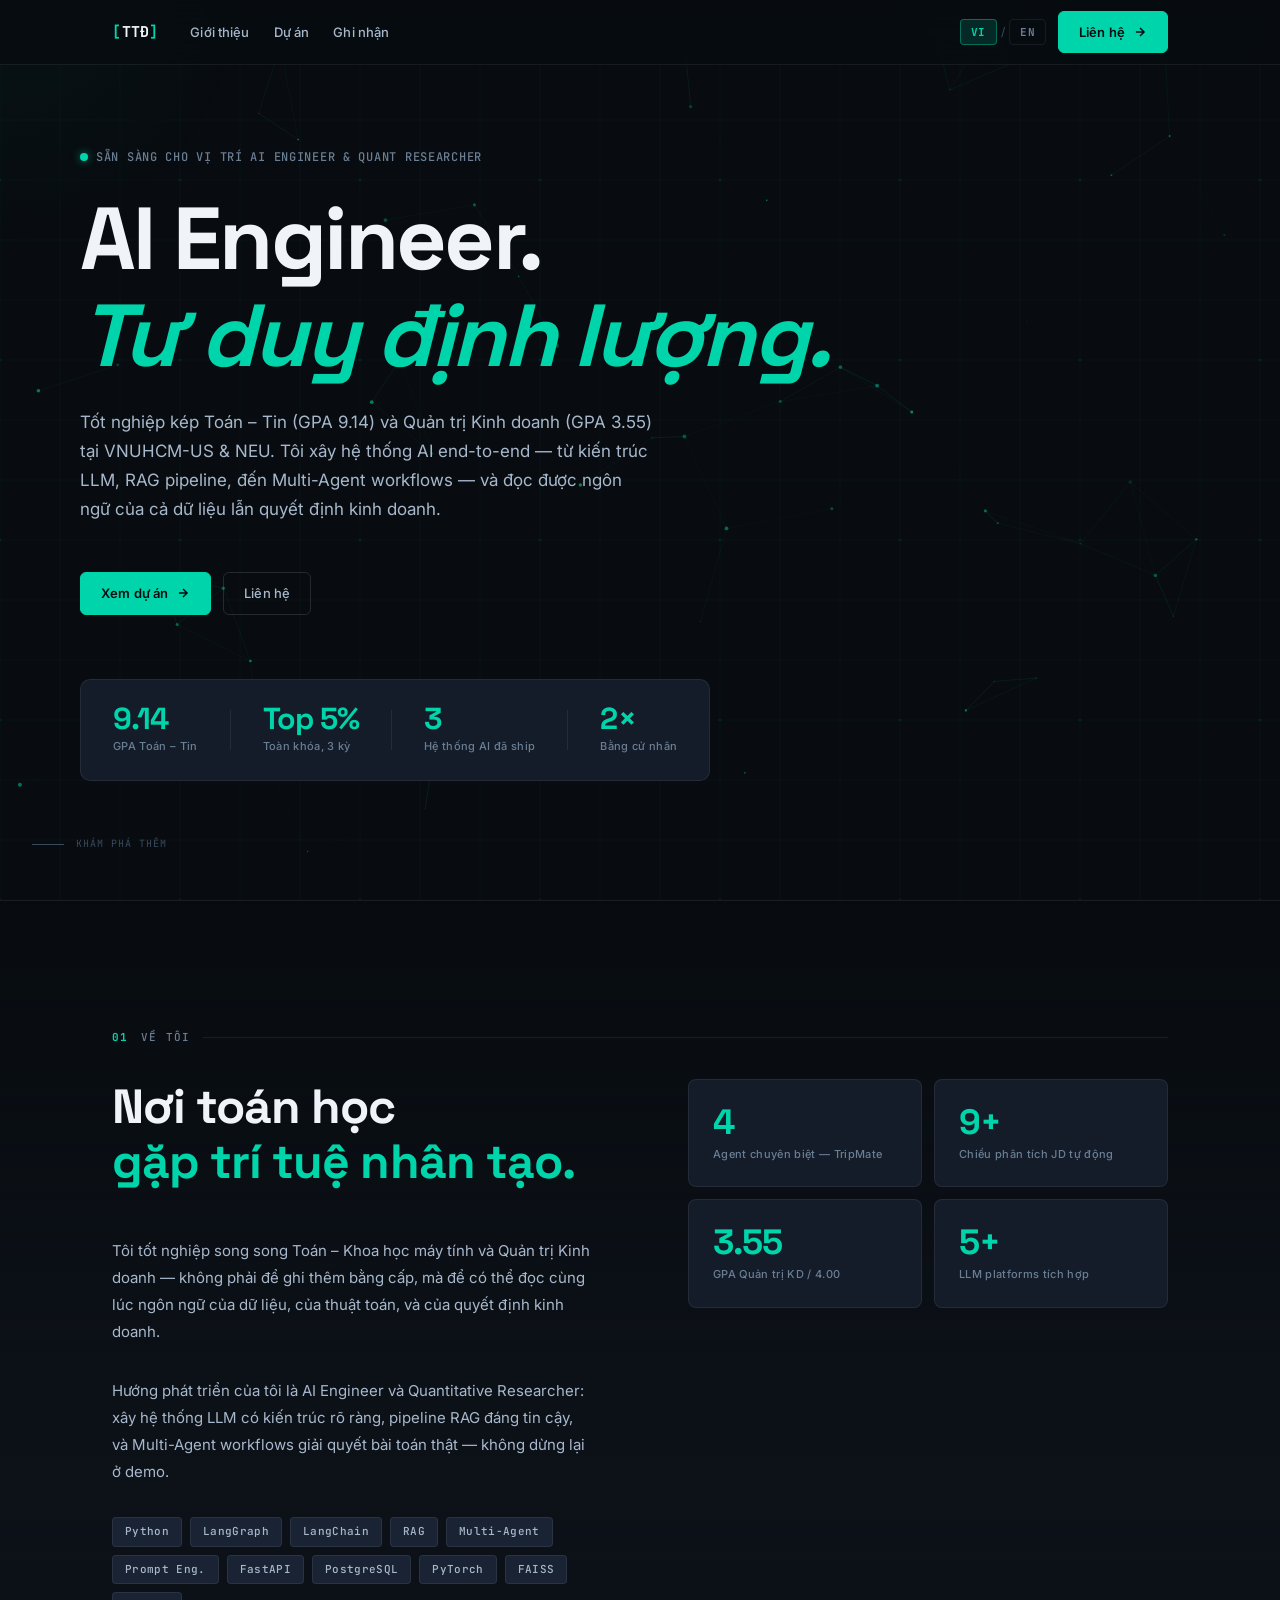
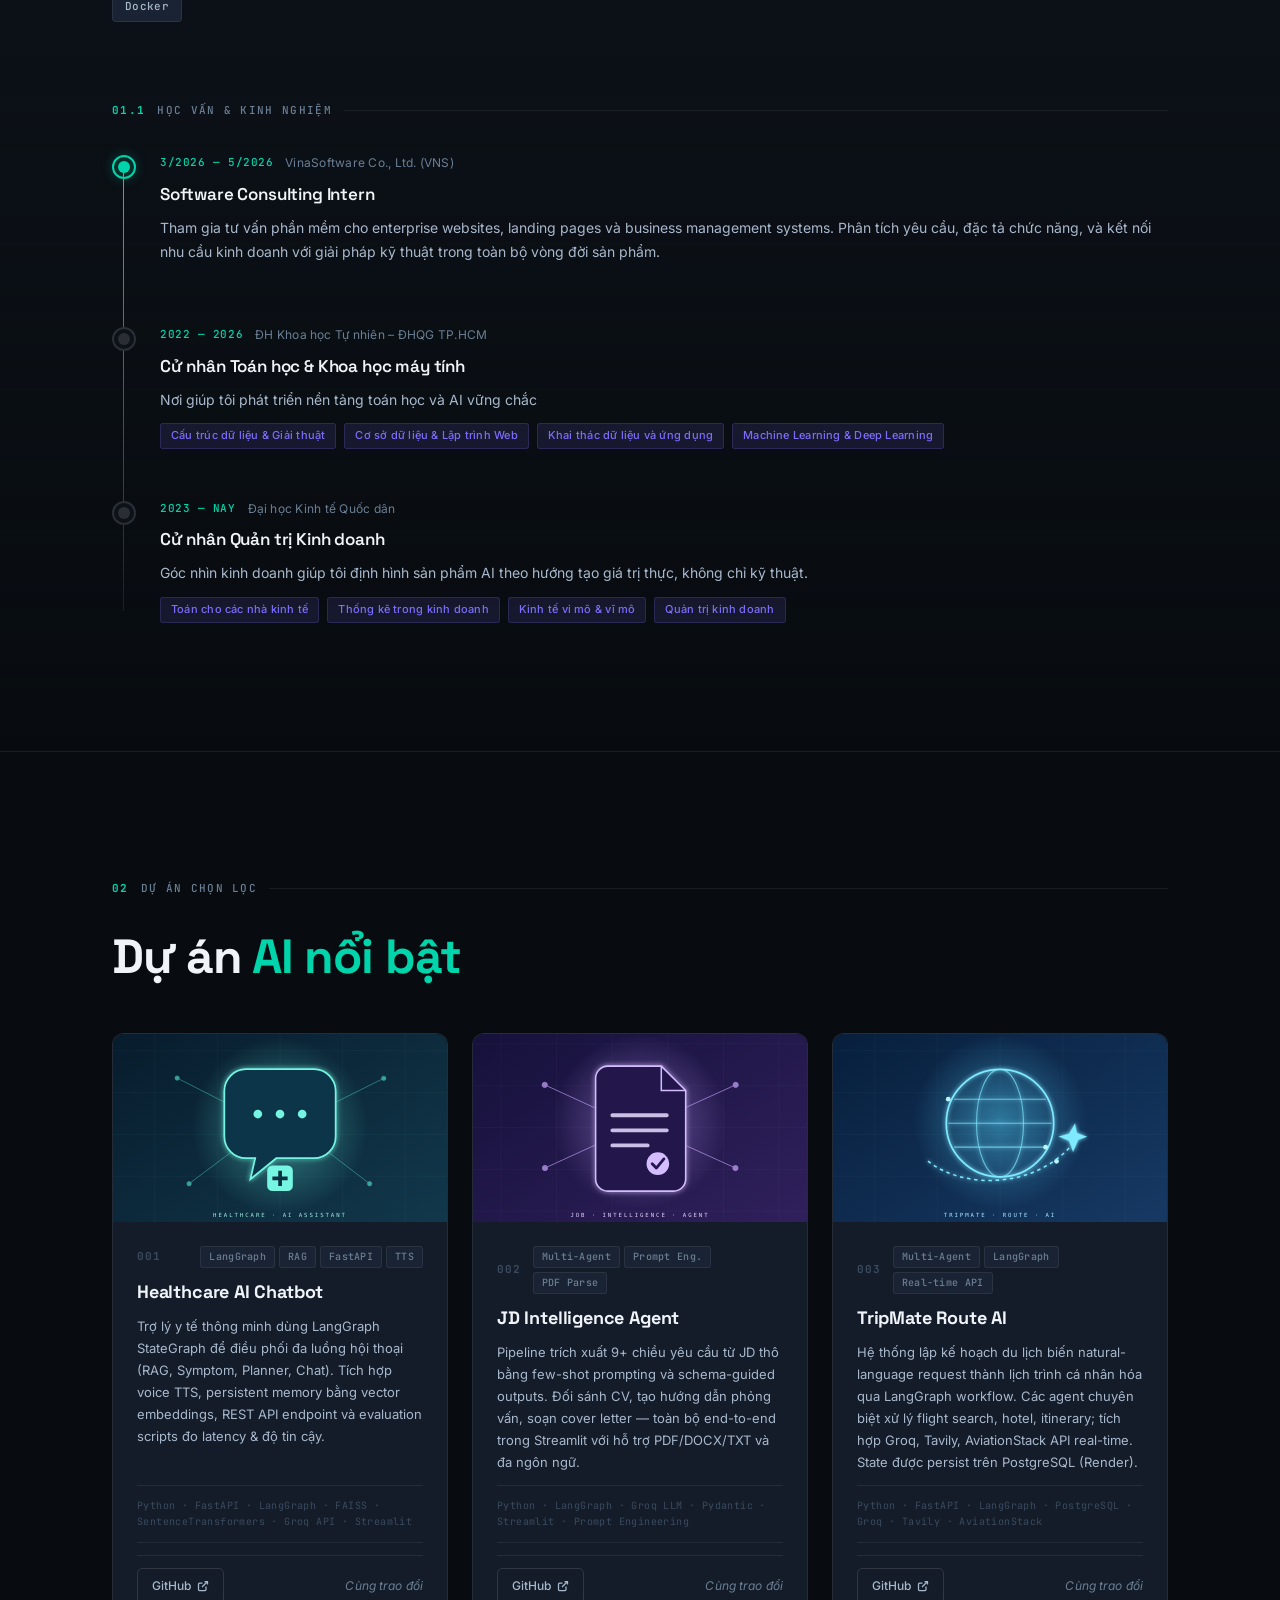
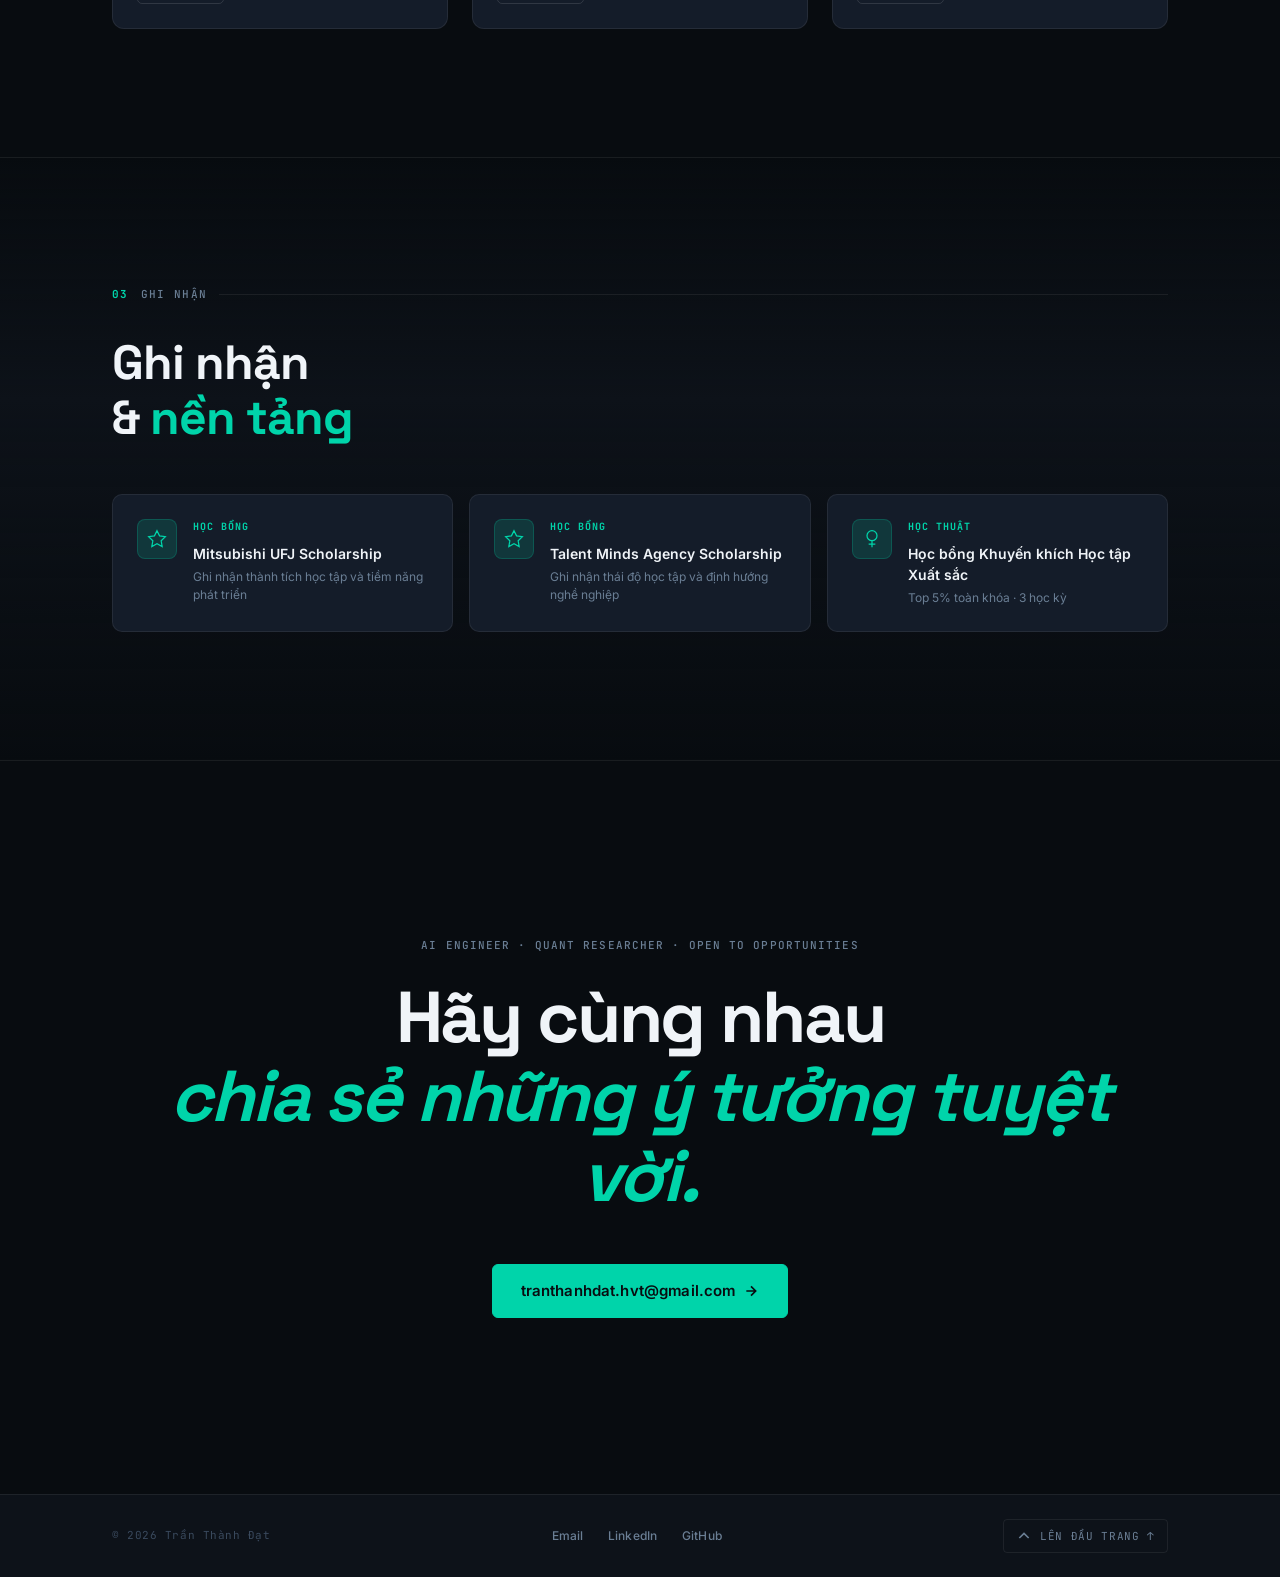
==== index.html @ 85c520f3 "sync: update i18n keys, GitHub repo links, course tags, contact heading" ====
<!doctype html>
<html lang="vi" data-theme="dark">
  <head>
    <meta charset="UTF-8" />
    <meta name="viewport" content="width=device-width, initial-scale=1.0" />
    <meta name="description" content="Trần Thành Đạt — AI Engineer & Quantitative Researcher. Portfolio." />
    <title>Trần Thành Đạt — AI Engineer</title>
    <link rel="preconnect" href="https://fonts.googleapis.com" />
    <link rel="preconnect" href="https://fonts.gstatic.com" crossorigin />
    <link href="https://fonts.googleapis.com/css2?family=Inter:wght@300;400;500;600;700&family=Space+Grotesk:wght@400;500;600;700&family=JetBrains+Mono:wght@400;500;700&display=swap" rel="stylesheet" />
    <link rel="stylesheet" href="styles.css" />
  </head>
  <body>

    <!-- Background canvas -->
    <canvas id="bgCanvas" aria-hidden="true"></canvas>
    <div class="cursor-glow" id="cursorGlow" aria-hidden="true"></div>

    <!-- Navigation -->
    <nav class="nav" id="nav" role="navigation" aria-label="Main navigation">
      <div class="nav-inner">
        <a class="nav-logo" href="#top" aria-label="Trần Thành Đạt — trang chủ">
          <span class="logo-bracket" aria-hidden="true">[</span>
          <span class="logo-text">TTĐ</span>
          <span class="logo-bracket" aria-hidden="true">]</span>
        </a>
        <ul class="nav-links" role="list">
          <li><a class="nav-link" href="#about" data-i18n="navAbout">Giới thiệu</a></li>
          <li><a class="nav-link" href="#projects" data-i18n="navProjects">Dự án</a></li>
          <li><a class="nav-link" href="#recognition" data-i18n="navRecognition">Ghi nhận</a></li>
        </ul>
        <div class="nav-actions">
          <div class="language-switcher" aria-label="Language selector">
            <button class="lang-btn active" data-lang="vi" aria-pressed="true">VI</button>
            <span class="lang-sep" aria-hidden="true">/</span>
            <button class="lang-btn" data-lang="en" aria-pressed="false">EN</button>
          </div>
          <a class="btn-primary" href="mailto:tranthanhdat.hvt@gmail.com" aria-label="Liên hệ qua email">
            <span data-i18n="headerCta">Liên hệ</span>
            <svg width="14" height="14" viewBox="0 0 24 24" fill="none" stroke="currentColor" stroke-width="2.5" aria-hidden="true"><path d="M5 12h14M12 5l7 7-7 7"/></svg>
          </a>
        </div>
      </div>
    </nav>

    <!-- Hero -->
    <section class="hero" id="top" aria-labelledby="heroHeading">
      <div class="hero-inner">
        <div class="hero-eyebrow reveal">
          <span class="status-dot" aria-hidden="true"></span>
          <span data-i18n="availability">Sẵn sàng cho vị trí AI Engineer & Quant Researcher</span>
        </div>
        <h1 class="hero-title reveal" id="heroHeading">
          <span data-i18n-html="heroTitle">AI Engineer.<br><em>Tư duy định lượng.</em></span>
        </h1>
        <p class="hero-desc reveal" data-i18n="heroDescription">Tốt nghiệp kép Toán – Tin (GPA 9.14) và Quản trị Kinh doanh (GPA 3.55) tại VNUHCM-US &amp; NEU. Tôi xây hệ thống AI end-to-end — từ kiến trúc LLM, RAG pipeline, đến Multi-Agent workflows — và đọc được ngôn ngữ của cả dữ liệu lẫn quyết định kinh doanh.</p>
        <div class="hero-cta reveal">
          <a class="btn-primary" href="#projects" aria-label="Xem dự án">
            <span data-i18n="viewProjects">Xem dự án</span>
            <svg width="14" height="14" viewBox="0 0 24 24" fill="none" stroke="currentColor" stroke-width="2.5" aria-hidden="true"><path d="M5 12h14M12 5l7 7-7 7"/></svg>
          </a>
          <a class="btn-ghost" href="mailto:tranthanhdat.hvt@gmail.com">
            <span data-i18n="headerCta">Liên hệ</span>
          </a>
        </div>
        <div class="hero-metrics reveal" aria-label="Key metrics">
          <div class="hero-metric">
            <span class="metric-value">9.14</span>
            <span class="metric-label" data-i18n="metricGpa">GPA Toán – Tin</span>
          </div>
          <div class="hero-metric-sep" aria-hidden="true"></div>
          <div class="hero-metric">
            <span class="metric-value">Top 5%</span>
            <span class="metric-label" data-i18n="metricRank">Toàn khóa, 3 kỳ</span>
          </div>
          <div class="hero-metric-sep" aria-hidden="true"></div>
          <div class="hero-metric">
            <span class="metric-value">3</span>
            <span class="metric-label" data-i18n="metricProjects">Hệ thống AI đã ship</span>
          </div>
          <div class="hero-metric-sep" aria-hidden="true"></div>
          <div class="hero-metric">
            <span class="metric-value">2×</span>
            <span class="metric-label" data-i18n="metricDegrees">Bằng cử nhân</span>
          </div>
        </div>
      </div>
      <div class="hero-scroll" aria-hidden="true">
        <div class="scroll-line"></div>
        <span class="scroll-text" data-i18n="scroll">Khám phá thêm</span>
      </div>
    </section>

    <!-- About -->
    <section class="about section" id="about" aria-labelledby="aboutHeading">
      <div class="container">
        <div class="section-label reveal">
          <span class="label-num" aria-hidden="true">01</span>
          <span data-i18n="aboutLabel">Về tôi</span>
        </div>
        <div class="about-grid">
          <div class="about-text">
            <h2 class="section-heading reveal" id="aboutHeading" data-i18n-html="aboutHeading">Nơi toán học<br><span>gặp trí tuệ nhân tạo.</span></h2>
            <p class="about-para reveal" data-i18n="aboutText1">Tôi tốt nghiệp song song Toán – Khoa học máy tính và Quản trị Kinh doanh — không phải để ghi thêm bằng cấp, mà để có thể đọc cùng lúc ngôn ngữ của dữ liệu, của thuật toán, và của quyết định kinh doanh.</p>
            <p class="about-para reveal" data-i18n="aboutText2">Hướng phát triển của tôi là AI Engineer và Quantitative Researcher: xây hệ thống LLM có kiến trúc rõ ràng, pipeline RAG đáng tin cậy, và Multi-Agent workflows giải quyết bài toán thật — không dừng lại ở demo.</p>
            <div class="tech-stack reveal" aria-label="Tech stack">
              <span class="tech-tag">Python</span>
              <span class="tech-tag">LangGraph</span>
              <span class="tech-tag">LangChain</span>
              <span class="tech-tag">RAG</span>
              <span class="tech-tag">Multi-Agent</span>
              <span class="tech-tag">Prompt Eng.</span>
              <span class="tech-tag">FastAPI</span>
              <span class="tech-tag">PostgreSQL</span>
              <span class="tech-tag">PyTorch</span>
              <span class="tech-tag">FAISS</span>
              <span class="tech-tag">Docker</span>
            </div>
          </div>
          <div class="stats-grid reveal">
            <div class="stat-card">
              <span class="stat-value">4</span>
              <span class="stat-label" data-i18n="statAgents">Agent chuyên biệt — TripMate</span>
            </div>
            <div class="stat-card">
              <span class="stat-value">9+</span>
              <span class="stat-label" data-i18n="statDimensions">Chiều phân tích JD tự động</span>
            </div>
            <div class="stat-card">
              <span class="stat-value">3.55</span>
              <span class="stat-label" data-i18n="statBba">GPA Quản trị KD / 4.00</span>
            </div>
            <div class="stat-card">
              <span class="stat-value">5+</span>
              <span class="stat-label" data-i18n="statLlms">LLM platforms tích hợp</span>
            </div>
          </div>
        </div>

        <!-- Education & Experience -->
        <div class="section-label reveal" style="margin-top: 80px;">
          <span class="label-num" aria-hidden="true">01.1</span>
          <span data-i18n="educationLabel">Học vấn & kinh nghiệm</span>
        </div>
        <div class="timeline reveal">
          <div class="timeline-item">
            <div class="timeline-dot active" aria-hidden="true"></div>
            <div class="timeline-content">
              <div class="timeline-meta">
                <span class="timeline-year">3/2026 — 5/2026</span>
                <span class="timeline-org" data-i18n="consultingOrg">VinaSoftware Co., Ltd. (VNS)</span>
              </div>
              <h3 class="timeline-title" data-i18n="roleConsulting">Software Consulting Intern</h3>
              <p class="timeline-desc" data-i18n="consultingText">Tham gia tư vấn phần mềm cho enterprise websites, landing pages và business management systems. Phân tích yêu cầu, đặc tả chức năng, và kết nối nhu cầu kinh doanh với giải pháp kỹ thuật trong toàn bộ vòng đời sản phẩm.</p>
            </div>
          </div>
          <div class="timeline-item">
            <div class="timeline-dot" aria-hidden="true"></div>
            <div class="timeline-content">
              <div class="timeline-meta">
                <span class="timeline-year">2022 — 2026</span>
                <span class="timeline-org" data-i18n="vnuhcm">ĐH Khoa học Tự nhiên – ĐHQG TP.HCM</span>
              </div>
              <h3 class="timeline-title" data-i18n="degreeCs">Cử nhân Toán học & Khoa học máy tính</h3>
              <p class="timeline-desc" data-i18n="vnuhcmText">Nơi giúp tôi phát triển nền tảng toán học và AI vững chắc</p>
              <div class="coursework-tags" aria-label="Relevant coursework">
                <span class="course-tag" data-i18n="vnuhcmCourse1">Cấu trúc dữ liệu & Giải thuật</span>
                <span class="course-tag" data-i18n="vnuhcmCourse2">Cơ sở dữ liệu & Lập trình Web</span>
                <span class="course-tag" data-i18n="vnuhcmCourse3">Khai thác dữ liệu và ứng dụng</span>
                <span class="course-tag" data-i18n="vnuhcmCourse4">Machine Learning & Deep Learning</span>
              </div>
            </div>
          </div>
          <div class="timeline-item">
            <div class="timeline-dot" aria-hidden="true"></div>
            <div class="timeline-content">
              <div class="timeline-meta">
                <span class="timeline-year">2023 — <span data-i18n="present">NAY</span></span>
                <span class="timeline-org" data-i18n="neu">Đại học Kinh tế Quốc dân</span>
              </div>
              <h3 class="timeline-title" data-i18n="degreeBba">Cử nhân Quản trị Kinh doanh</h3>
              <p class="timeline-desc" data-i18n="neuText">Góc nhìn kinh doanh giúp tôi định hình sản phẩm AI theo hướng tạo giá trị thực, không chỉ kỹ thuật.</p>
              <div class="coursework-tags" aria-label="Relevant coursework">
                <span class="course-tag" data-i18n="neuCourse1">Toán cho các nhà kinh tế</span>
                <span class="course-tag" data-i18n="neuCourse2">Thống kê trong kinh doanh</span>
                <span class="course-tag" data-i18n="neuCourse3">Kinh tế vi mô & vĩ mô</span>
                <span class="course-tag" data-i18n="neuCourse4">Quản trị kinh doanh</span>
              </div>
            </div>
          </div>
        </div>
      </div>
    </section>

    <!-- Projects -->
    <section class="projects section" id="projects" aria-labelledby="projectsHeading">
      <div class="container">
        <div class="section-label reveal">
          <span class="label-num" aria-hidden="true">02</span>
          <span data-i18n="workLabel">Dự án chọn lọc</span>
        </div>
        <h2 class="section-heading reveal" id="projectsHeading" data-i18n-html="projectHeading">Dự án <span>AI nổi bật</span></h2>

        <div class="projects-grid">
          <article class="project-card reveal" aria-labelledby="p1Title">
            <div class="project-image">
              <img src="assets/healthcare-chatbot.svg" alt="Healthcare AI Chatbot" loading="lazy" width="1536" height="1024" />
            </div>
            <div class="project-body">
              <div class="project-meta">
                <span class="project-num" aria-hidden="true">001</span>
                <div class="project-tags">
                  <span class="project-tag">LangGraph</span>
                  <span class="project-tag">RAG</span>
                  <span class="project-tag">FastAPI</span>
                  <span class="project-tag">TTS</span>
                </div>
              </div>
              <h3 class="project-title" id="p1Title">Healthcare AI Chatbot</h3>
              <p class="project-desc" data-i18n="project1">Trợ lý y tế thông minh dùng LangGraph StateGraph để điều phối đa luồng hội thoại (RAG, Symptom, Planner, Chat). Tích hợp voice TTS, persistent memory bằng vector embeddings, REST API endpoint và evaluation scripts đo latency & độ tin cậy.</p>
              <div class="project-stack" aria-hidden="true">
                Python · FastAPI · LangGraph · FAISS · SentenceTransformers · Groq API · Streamlit
              </div>
              <div class="project-actions">
                <a class="btn-ghost-sm" href="https://github.com/Dartrint/Healthcare-chatbot" target="_blank" rel="noopener noreferrer" aria-label="Xem Healthcare AI Chatbot trên GitHub">
                  GitHub
                  <svg width="12" height="12" viewBox="0 0 24 24" fill="none" stroke="currentColor" stroke-width="2.5" aria-hidden="true"><path d="M18 13v6a2 2 0 0 1-2 2H5a2 2 0 0 1-2-2V8a2 2 0 0 1 2-2h6M15 3h6v6M10 14 21 3"/></svg>
                </a>
                <span class="discuss-link" data-i18n="discuss">Cùng trao đổi</span>
              </div>
            </div>
          </article>

          <article class="project-card reveal" aria-labelledby="p2Title">
            <div class="project-image">
              <img src="assets/jd-agent.svg" alt="JD Intelligence Agent" loading="lazy" width="1536" height="1024" />
            </div>
            <div class="project-body">
              <div class="project-meta">
                <span class="project-num" aria-hidden="true">002</span>
                <div class="project-tags">
                  <span class="project-tag">Multi-Agent</span>
                  <span class="project-tag">Prompt Eng.</span>
                  <span class="project-tag">PDF Parse</span>
                </div>
              </div>
              <h3 class="project-title" id="p2Title">JD Intelligence Agent</h3>
              <p class="project-desc" data-i18n="project2">Pipeline trích xuất 9+ chiều yêu cầu từ JD thô bằng few-shot prompting và schema-guided outputs. Đối sánh CV, tạo hướng dẫn phỏng vấn, soạn cover letter — toàn bộ end-to-end trong Streamlit với hỗ trợ PDF/DOCX/TXT và đa ngôn ngữ.</p>
              <div class="project-stack" aria-hidden="true">
                Python · LangGraph · Groq LLM · Pydantic · Streamlit · Prompt Engineering
              </div>
              <div class="project-actions">
                <a class="btn-ghost-sm" href="https://github.com/Dartrint/Job-Application-Agent" target="_blank" rel="noopener noreferrer" aria-label="Xem JD Agent trên GitHub">
                  GitHub
                  <svg width="12" height="12" viewBox="0 0 24 24" fill="none" stroke="currentColor" stroke-width="2.5" aria-hidden="true"><path d="M18 13v6a2 2 0 0 1-2 2H5a2 2 0 0 1-2-2V8a2 2 0 0 1 2-2h6M15 3h6v6M10 14 21 3"/></svg>
                </a>
                <span class="discuss-link" data-i18n="discuss">Cùng trao đổi</span>
              </div>
            </div>
          </article>

          <article class="project-card reveal" aria-labelledby="p3Title">
            <div class="project-image">
              <img src="assets/tripmate-ai.svg" alt="TripMate Route AI" loading="lazy" width="1536" height="1024" />
            </div>
            <div class="project-body">
              <div class="project-meta">
                <span class="project-num" aria-hidden="true">003</span>
                <div class="project-tags">
                  <span class="project-tag">Multi-Agent</span>
                  <span class="project-tag">LangGraph</span>
                  <span class="project-tag">Real-time API</span>
                </div>
              </div>
              <h3 class="project-title" id="p3Title">TripMate Route AI</h3>
              <p class="project-desc" data-i18n="project3">Hệ thống lập kế hoạch du lịch biến natural-language request thành lịch trình cá nhân hóa qua LangGraph workflow. Các agent chuyên biệt xử lý flight search, hotel, itinerary; tích hợp Groq, Tavily, AviationStack API real-time. State được persist trên PostgreSQL (Render).</p>
              <div class="project-stack" aria-hidden="true">
                Python · FastAPI · LangGraph · PostgreSQL · Groq · Tavily · AviationStack
              </div>
              <div class="project-actions">
                <a class="btn-ghost-sm" href="https://github.com/Dartrint/TripMate" target="_blank" rel="noopener noreferrer" aria-label="Xem TripMate AI trên GitHub">
                  GitHub
                  <svg width="12" height="12" viewBox="0 0 24 24" fill="none" stroke="currentColor" stroke-width="2.5" aria-hidden="true"><path d="M18 13v6a2 2 0 0 1-2 2H5a2 2 0 0 1-2-2V8a2 2 0 0 1 2-2h6M15 3h6v6M10 14 21 3"/></svg>
                </a>
                <span class="discuss-link" data-i18n="discuss">Cùng trao đổi</span>
              </div>
            </div>
          </article>
        </div>
      </div>
    </section>

    <!-- Recognition -->
    <section class="recognition section" id="recognition" aria-labelledby="recognitionHeading">
      <div class="container">
        <div class="section-label reveal">
          <span class="label-num" aria-hidden="true">03</span>
          <span data-i18n="recognitionLabel">Ghi nhận</span>
        </div>
        <h2 class="section-heading reveal" id="recognitionHeading" data-i18n-html="recognitionHeading">Ghi nhận<br>&amp; <span>nền tảng</span></h2>

        <div class="awards-grid">
          <div class="award-card reveal">
            <div class="award-icon" aria-hidden="true">
              <svg width="20" height="20" viewBox="0 0 24 24" fill="none" stroke="currentColor" stroke-width="1.5"><path d="M12 2l3.09 6.26L22 9.27l-5 4.87 1.18 6.88L12 17.77l-6.18 3.25L7 14.14 2 9.27l6.91-1.01L12 2z"/></svg>
            </div>
            <div class="award-content">
              <span class="award-label" data-i18n="awardLabel">Học bổng</span>
              <p class="award-name" data-i18n="award1">Mitsubishi UFJ Scholarship</p>
              <p class="award-sub" data-i18n="award1sub">Ghi nhận thành tích học tập và tiềm năng phát triển</p>
            </div>
          </div>
          <div class="award-card reveal">
            <div class="award-icon" aria-hidden="true">
              <svg width="20" height="20" viewBox="0 0 24 24" fill="none" stroke="currentColor" stroke-width="1.5"><path d="M12 2l3.09 6.26L22 9.27l-5 4.87 1.18 6.88L12 17.77l-6.18 3.25L7 14.14 2 9.27l6.91-1.01L12 2z"/></svg>
            </div>
            <div class="award-content">
              <span class="award-label" data-i18n="awardLabel">Học bổng</span>
              <p class="award-name" data-i18n="award2">Talent Minds Agency Scholarship</p>
              <p class="award-sub" data-i18n="award2sub">Ghi nhận thái độ học tập và định hướng nghề nghiệp</p>
            </div>
          </div>
          <div class="award-card reveal">
            <div class="award-icon" aria-hidden="true">
              <svg width="20" height="20" viewBox="0 0 24 24" fill="none" stroke="currentColor" stroke-width="1.5"><circle cx="12" cy="8" r="6"/><path d="M12 14v8M8 18h8"/></svg>
            </div>
            <div class="award-content">
              <span class="award-label" data-i18n="academicLabel">Học thuật</span>
              <p class="award-name" data-i18n="award3">Học bổng Khuyến khích Học tập Xuất sắc</p>
              <p class="award-sub" data-i18n="award3sub">Top 5% toàn khóa · 3 học kỳ</p>
            </div>
          </div>
        </div>
      </div>
    </section>

    <!-- Contact CTA -->
    <section class="contact section" id="contact" aria-labelledby="contactHeading">
      <div class="container">
        <div class="contact-inner reveal">
          <p class="contact-eyebrow" data-i18n="contactEyebrow">AI Engineer · Quant Researcher · Open to opportunities</p>
          <h2 class="contact-heading" id="contactHeading" data-i18n-html="contactHeading">Hãy cùng nhau<br><em>chia sẻ những ý tưởng tuyệt vời.</em></h2>
          <div class="contact-links">
            <a class="btn-primary btn-large" href="mailto:tranthanhdat.hvt@gmail.com">
              tranthanhdat.hvt@gmail.com
              <svg width="16" height="16" viewBox="0 0 24 24" fill="none" stroke="currentColor" stroke-width="2.5" aria-hidden="true"><path d="M5 12h14M12 5l7 7-7 7"/></svg>
            </a>
          </div>
        </div>
      </div>
    </section>

    <!-- Footer -->
    <footer class="footer" role="contentinfo">
      <div class="container footer-inner">
        <p class="footer-copy">© 2026 Trần Thành Đạt</p>
        <nav class="footer-links" aria-label="Social links">
          <a href="mailto:tranthanhdat.hvt@gmail.com" target="_blank" rel="noopener noreferrer">Email</a>
          <a href="https://www.linkedin.com/in/%C4%91%E1%BA%A1t-tr%E1%BA%A7n-958337251" target="_blank" rel="noopener noreferrer">LinkedIn</a>
          <a href="https://github.com/Dartrint" target="_blank" rel="noopener noreferrer">GitHub</a>
        </nav>
        <button class="back-to-top" id="backToTop" aria-label="Lên đầu trang">
          <svg width="16" height="16" viewBox="0 0 24 24" fill="none" stroke="currentColor" stroke-width="2.5" aria-hidden="true"><path d="M5 15l7-7 7 7"/></svg>
          <span data-i18n="backToTop">Lên đầu trang ↑</span>
        </button>
      </div>
    </footer>

    <script src="script.js"></script>
  </body>
</html>
---- styles.css ----
/* ============================================
   DESIGN SYSTEM — Trần Thành Đạt Portfolio
   Visual world: Mathematical precision meets AI
   Dark, grid-based, intellectually grounded
   ============================================ */

:root {
  /* Core palette */
  --bg-0:        #080c10;
  --bg-1:        #0d1219;
  --bg-2:        #111822;
  --bg-surface:  #141c29;
  --bg-raised:   #1a2333;
  --border:      rgba(255,255,255,0.07);
  --border-mid:  rgba(255,255,255,0.12);
  --border-hi:   rgba(255,255,255,0.2);

  /* Text */
  --text-0:      #f0f4f8;
  --text-1:      #a8b8cc;
  --text-2:      #6a7e94;
  --text-3:      #3a4a5e;

  /* Accent — electric teal */
  --accent:      #00d4aa;
  --accent-dim:  rgba(0, 212, 170, 0.15);
  --accent-glow: rgba(0, 212, 170, 0.08);

  /* Secondary accent — violet */
  --violet:      #7c6dfa;
  --violet-dim:  rgba(124, 109, 250, 0.12);

  /* Grid aesthetic */
  --grid-color:  rgba(0, 212, 170, 0.04);

  /* Typography */
  --font-display: 'Space Grotesk', sans-serif;
  --font-body:    'Inter', sans-serif;
  --font-mono:    'JetBrains Mono', monospace;

  /* Spacing scale */
  --space-1: 4px;
  --space-2: 8px;
  --space-3: 12px;
  --space-4: 16px;
  --space-5: 24px;
  --space-6: 32px;
  --space-7: 48px;
  --space-8: 64px;
  --space-9: 96px;
  --space-10: 128px;

  /* Motion */
  --ease-out:    cubic-bezier(0.16, 1, 0.3, 1);
  --ease-in-out: cubic-bezier(0.45, 0, 0.55, 1);
  --dur-fast:    160ms;
  --dur-med:     300ms;
  --dur-slow:    600ms;
}

/* ---- Reset ---- */
*, *::before, *::after { box-sizing: border-box; margin: 0; padding: 0; }
html { scroll-behavior: smooth; font-size: 16px; }

@media (prefers-reduced-motion: reduce) {
  html { scroll-behavior: auto; }
  *, *::before, *::after {
    animation-duration: 0.01ms !important;
    animation-iteration-count: 1 !important;
    transition-duration: 0.01ms !important;
  }
}

body {
  background: var(--bg-0);
  color: var(--text-0);
  font-family: var(--font-body);
  font-size: 1rem;
  line-height: 1.6;
  overflow-x: hidden;
  min-height: 100vh;
  -webkit-font-smoothing: antialiased;
}

img, svg { display: block; }
a { color: inherit; text-decoration: none; }
ul { list-style: none; }
button { font-family: inherit; cursor: pointer; border: none; background: none; }

::selection { background: var(--accent); color: var(--bg-0); }
:focus-visible { outline: 2px solid var(--accent); outline-offset: 3px; border-radius: 3px; }

/* ---- Background Canvas ---- */
#bgCanvas {
  position: fixed;
  inset: 0;
  z-index: -2;
  width: 100%;
  height: 100%;
  pointer-events: none;
}

/* ---- Cursor Glow ---- */
.cursor-glow {
  position: fixed;
  width: 500px;
  height: 500px;
  border-radius: 50%;
  background: radial-gradient(circle, rgba(0, 212, 170, 0.04) 0%, transparent 70%);
  transform: translate(-50%, -50%);
  pointer-events: none;
  z-index: -1;
  transition: left 0.08s linear, top 0.08s linear;
}

/* ---- Container ---- */
.container {
  width: 100%;
  max-width: 1120px;
  margin: 0 auto;
  padding: 0 var(--space-6);
}

@media (max-width: 768px) {
  .container { padding: 0 var(--space-5); }
}

/* ============================================
   NAVIGATION
   ============================================ */
.nav {
  position: fixed;
  top: 0;
  left: 0;
  right: 0;
  z-index: 900;
  background: rgba(8, 12, 16, 0.85);
  backdrop-filter: blur(20px) saturate(180%);
  -webkit-backdrop-filter: blur(20px) saturate(180%);
  border-bottom: 1px solid var(--border);
  transition: background var(--dur-med) var(--ease-out);
}

.nav.scrolled {
  background: rgba(8, 12, 16, 0.96);
  border-bottom-color: var(--border-mid);
}

.nav-inner {
  max-width: 1120px;
  margin: 0 auto;
  padding: 0 var(--space-6);
  height: 64px;
  display: flex;
  align-items: center;
  gap: var(--space-6);
}

.nav-logo {
  display: flex;
  align-items: center;
  gap: 1px;
  font-family: var(--font-mono);
  font-size: 15px;
  font-weight: 700;
  color: var(--text-0);
  letter-spacing: -0.01em;
  transition: color var(--dur-fast);
  flex-shrink: 0;
}
.nav-logo:hover { color: var(--accent); }
.logo-bracket { color: var(--accent); }
.logo-text { color: var(--text-0); transition: color var(--dur-fast); }
.nav-logo:hover .logo-text { color: var(--accent); }

.nav-links {
  display: flex;
  align-items: center;
  gap: var(--space-5);
  flex: 1;
}

.nav-link {
  font-size: 13px;
  font-weight: 500;
  color: var(--text-1);
  letter-spacing: 0.01em;
  transition: color var(--dur-fast);
  position: relative;
}
.nav-link::after {
  content: '';
  position: absolute;
  bottom: -4px;
  left: 0;
  right: 0;
  height: 1px;
  background: var(--accent);
  transform: scaleX(0);
  transform-origin: left;
  transition: transform var(--dur-med) var(--ease-out);
}
.nav-link:hover { color: var(--text-0); }
.nav-link:hover::after { transform: scaleX(1); }

.nav-actions {
  display: flex;
  align-items: center;
  gap: var(--space-3);
  margin-left: auto;
}

.language-switcher {
  display: flex;
  align-items: center;
  gap: var(--space-1);
}
.lang-sep {
  color: var(--text-3);
  font-size: 12px;
}
.lang-btn {
  padding: 5px 10px;
  border: 1px solid var(--border);
  background: transparent;
  color: var(--text-2);
  font-family: var(--font-mono);
  font-size: 11px;
  font-weight: 700;
  letter-spacing: 0.05em;
  border-radius: 4px;
  transition: all var(--dur-fast);
}
.lang-btn:hover { color: var(--text-0); border-color: var(--border-mid); }
.lang-btn.active,
.lang-btn[aria-pressed="true"] {
  color: var(--accent);
  border-color: rgba(0, 212, 170, 0.4);
  background: var(--accent-dim);
}

/* ============================================
   BUTTONS
   ============================================ */
.btn-primary {
  display: inline-flex;
  align-items: center;
  gap: var(--space-2);
  padding: 10px 20px;
  background: var(--accent);
  color: var(--bg-0);
  font-family: var(--font-body);
  font-size: 13px;
  font-weight: 600;
  letter-spacing: 0.01em;
  border-radius: 6px;
  border: 1px solid var(--accent);
  transition: all var(--dur-fast) var(--ease-out);
  white-space: nowrap;
}
.btn-primary:hover {
  background: #00f0c4;
  border-color: #00f0c4;
  box-shadow: 0 0 20px rgba(0, 212, 170, 0.3);
  transform: translateY(-1px);
}
.btn-primary:focus-visible { outline-color: var(--accent); }

.btn-primary.btn-large {
  padding: 14px 28px;
  font-size: 15px;
}

.btn-ghost {
  display: inline-flex;
  align-items: center;
  gap: var(--space-2);
  padding: 10px 20px;
  background: transparent;
  color: var(--text-1);
  font-family: var(--font-body);
  font-size: 13px;
  font-weight: 500;
  letter-spacing: 0.01em;
  border-radius: 6px;
  border: 1px solid var(--border-mid);
  transition: all var(--dur-fast) var(--ease-out);
  white-space: nowrap;
}
.btn-ghost:hover {
  color: var(--text-0);
  border-color: var(--border-hi);
  background: rgba(255,255,255,0.04);
}

.btn-ghost-sm {
  display: inline-flex;
  align-items: center;
  gap: 6px;
  padding: 7px 14px;
  background: transparent;
  color: var(--text-1);
  font-family: var(--font-body);
  font-size: 12px;
  font-weight: 500;
  border-radius: 5px;
  border: 1px solid var(--border-mid);
  transition: all var(--dur-fast) var(--ease-out);
}
.btn-ghost-sm:hover {
  color: var(--accent);
  border-color: rgba(0, 212, 170, 0.4);
  background: var(--accent-dim);
}

/* ============================================
   SECTION COMMON
   ============================================ */
.section {
  padding: var(--space-10) 0;
}

.section-label {
  display: flex;
  align-items: center;
  gap: var(--space-3);
  margin-bottom: var(--space-6);
  font-family: var(--font-mono);
  font-size: 11px;
  font-weight: 500;
  letter-spacing: 0.12em;
  text-transform: uppercase;
  color: var(--text-2);
}
.label-num {
  color: var(--accent);
  font-weight: 700;
}
.section-label::after {
  content: '';
  flex: 1;
  height: 1px;
  background: var(--border);
}

.section-heading {
  font-family: var(--font-display);
  font-size: clamp(2rem, 4vw, 3rem);
  font-weight: 700;
  line-height: 1.15;
  letter-spacing: -0.02em;
  color: var(--text-0);
  margin-bottom: var(--space-7);
}
.section-heading span {
  color: var(--accent);
}
.section-heading em {
  font-style: italic;
  color: var(--text-1);
}

/* ============================================
   REVEAL ANIMATION
   ============================================ */
.reveal {
  opacity: 0;
  transform: translateY(24px);
  transition: opacity var(--dur-slow) var(--ease-out), transform var(--dur-slow) var(--ease-out);
}
.reveal.visible {
  opacity: 1;
  transform: translateY(0);
}

/* ============================================
   HERO
   ============================================ */
.hero {
  position: relative;
  min-height: 100vh;
  display: flex;
  flex-direction: column;
  justify-content: center;
  padding: 120px var(--space-6) var(--space-9);
}

.hero-inner {
  max-width: 1120px;
  margin: 0 auto;
  width: 100%;
}

.hero-eyebrow {
  display: inline-flex;
  align-items: center;
  gap: var(--space-2);
  font-family: var(--font-mono);
  font-size: 12px;
  font-weight: 500;
  letter-spacing: 0.06em;
  color: var(--text-2);
  margin-bottom: var(--space-5);
  text-transform: uppercase;
}

.status-dot {
  width: 8px;
  height: 8px;
  border-radius: 50%;
  background: var(--accent);
  box-shadow: 0 0 8px rgba(0, 212, 170, 0.6);
  animation: pulse 2.5s ease-in-out infinite;
  flex-shrink: 0;
}
@keyframes pulse {
  0%, 100% { box-shadow: 0 0 8px rgba(0, 212, 170, 0.6); transform: scale(1); }
  50% { box-shadow: 0 0 16px rgba(0, 212, 170, 0.9); transform: scale(1.1); }
}

.hero-title {
  font-family: var(--font-display);
  font-size: clamp(2.8rem, 7vw, 5.5rem);
  font-weight: 700;
  line-height: 1.1;
  letter-spacing: -0.03em;
  color: var(--text-0);
  margin-bottom: var(--space-5);
  max-width: 14ch;
}
.hero-title em {
  font-style: italic;
  color: var(--accent);
}

.hero-desc {
  font-size: clamp(15px, 1.8vw, 17px);
  line-height: 1.7;
  color: var(--text-1);
  max-width: 52ch;
  margin-bottom: var(--space-7);
}

.hero-cta {
  display: flex;
  align-items: center;
  gap: var(--space-3);
  flex-wrap: wrap;
}

/* Hero metrics bar */
.hero-metrics {
  display: flex;
  align-items: center;
  gap: 0;
  margin-top: var(--space-8);
  padding: var(--space-5) var(--space-6);
  background: var(--bg-surface);
  border: 1px solid var(--border);
  border-radius: 10px;
  width: fit-content;
  max-width: 100%;
}

.hero-metric {
  display: flex;
  flex-direction: column;
  gap: 4px;
  padding: 0 var(--space-6);
}
.hero-metric:first-child { padding-left: 0; }
.hero-metric:last-child { padding-right: 0; }

.metric-value {
  font-family: var(--font-display);
  font-size: 1.9rem;
  font-weight: 700;
  color: var(--accent);
  line-height: 1;
  letter-spacing: -0.03em;
}

.metric-label {
  font-size: 11px;
  font-weight: 500;
  color: var(--text-2);
  letter-spacing: 0.03em;
  white-space: nowrap;
}

.hero-metric-sep {
  width: 1px;
  height: 40px;
  background: var(--border);
  flex-shrink: 0;
}

@media (max-width: 640px) {
  .hero-metrics {
    flex-wrap: wrap;
    gap: var(--space-4);
    padding: var(--space-4) var(--space-5);
  }
  .hero-metric { padding: 0; }
  .hero-metric-sep { display: none; }
}

.hero-scroll {
  position: absolute;
  bottom: var(--space-7);
  left: var(--space-6);
  display: flex;
  align-items: center;
  gap: var(--space-3);
  font-family: var(--font-mono);
  font-size: 10px;
  letter-spacing: 0.1em;
  text-transform: uppercase;
  color: var(--text-3);
}
.scroll-line {
  width: 32px;
  height: 1px;
  background: var(--text-3);
  position: relative;
  overflow: hidden;
}
.scroll-line::after {
  content: '';
  position: absolute;
  inset: 0;
  background: var(--accent);
  transform: translateX(-100%);
  animation: scanLine 2.5s ease-in-out infinite;
}
@keyframes scanLine {
  0% { transform: translateX(-100%); }
  50% { transform: translateX(0); }
  100% { transform: translateX(100%); }
}

/* ============================================
   ABOUT
   ============================================ */
.about {
  border-top: 1px solid var(--border);
  background: linear-gradient(180deg, transparent 0%, var(--bg-1) 40%, transparent 100%);
}

.about-grid {
  display: grid;
  grid-template-columns: 1fr 1fr;
  gap: var(--space-9);
  align-items: start;
}

.about-para {
  color: var(--text-1);
  line-height: 1.8;
  font-size: 15px;
  margin-bottom: var(--space-6);
}

.tech-stack {
  display: flex;
  flex-wrap: wrap;
  gap: var(--space-2);
}
.tech-tag {
  padding: 5px 12px;
  background: var(--bg-raised);
  color: var(--text-1);
  font-family: var(--font-mono);
  font-size: 11px;
  font-weight: 500;
  border: 1px solid var(--border);
  border-radius: 4px;
  letter-spacing: 0.03em;
  transition: all var(--dur-fast);
}
.tech-tag:hover {
  border-color: rgba(0, 212, 170, 0.3);
  color: var(--accent);
  background: var(--accent-dim);
}

.stats-grid {
  display: grid;
  grid-template-columns: 1fr 1fr;
  gap: var(--space-3);
}

.stat-card {
  padding: var(--space-5) var(--space-5);
  background: var(--bg-surface);
  border: 1px solid var(--border);
  border-radius: 8px;
  display: flex;
  flex-direction: column;
  gap: var(--space-2);
  transition: border-color var(--dur-fast), background var(--dur-fast);
  position: relative;
  overflow: hidden;
}
.stat-card::before {
  content: '';
  position: absolute;
  top: 0;
  left: 0;
  right: 0;
  height: 2px;
  background: linear-gradient(90deg, var(--accent), var(--violet));
  opacity: 0;
  transition: opacity var(--dur-fast);
}
.stat-card:hover {
  border-color: var(--border-mid);
  background: var(--bg-raised);
}
.stat-card:hover::before { opacity: 1; }

.stat-value {
  font-family: var(--font-display);
  font-size: 2.2rem;
  font-weight: 700;
  color: var(--accent);
  line-height: 1;
  letter-spacing: -0.03em;
}

.stat-label {
  font-size: 11px;
  font-weight: 500;
  color: var(--text-2);
  letter-spacing: 0.03em;
  line-height: 1.4;
}

/* Timeline */
.timeline {
  display: flex;
  flex-direction: column;
  gap: 0;
  position: relative;
}
.timeline::before {
  content: '';
  position: absolute;
  left: 11px;
  top: 12px;
  bottom: 12px;
  width: 1px;
  background: linear-gradient(180deg, var(--accent) 0%, var(--border) 100%);
}

.timeline-item {
  display: flex;
  gap: var(--space-5);
  padding-bottom: var(--space-7);
  position: relative;
}
.timeline-item:last-child { padding-bottom: 0; }

.timeline-dot {
  width: 24px;
  height: 24px;
  flex-shrink: 0;
  border-radius: 50%;
  border: 2px solid var(--border-mid);
  background: var(--bg-1);
  margin-top: 4px;
  position: relative;
  z-index: 1;
  transition: all var(--dur-fast);
}
.timeline-dot.active {
  border-color: var(--accent);
  background: var(--accent-dim);
  box-shadow: 0 0 12px rgba(0, 212, 170, 0.25);
}
.timeline-dot::after {
  content: '';
  position: absolute;
  inset: 4px;
  border-radius: 50%;
  background: var(--border-mid);
}
.timeline-dot.active::after {
  background: var(--accent);
}

.timeline-content {
  flex: 1;
  padding-top: 2px;
}

.timeline-meta {
  display: flex;
  align-items: center;
  gap: var(--space-3);
  margin-bottom: var(--space-2);
  flex-wrap: wrap;
}

.timeline-year {
  font-family: var(--font-mono);
  font-size: 11px;
  font-weight: 500;
  color: var(--accent);
  letter-spacing: 0.05em;
}

.timeline-org {
  font-size: 12px;
  color: var(--text-2);
  letter-spacing: 0.02em;
}

.timeline-title {
  font-family: var(--font-display);
  font-size: 17px;
  font-weight: 600;
  color: var(--text-0);
  margin-bottom: var(--space-2);
  letter-spacing: -0.01em;
}

.timeline-desc {
  font-size: 14px;
  color: var(--text-1);
  line-height: 1.7;
  margin-bottom: var(--space-3);
}

.coursework-tags {
  display: flex;
  flex-wrap: wrap;
  gap: var(--space-2);
}
.course-tag {
  padding: 3px 10px;
  background: var(--violet-dim);
  color: var(--violet);
  font-size: 11px;
  font-weight: 500;
  border: 1px solid rgba(124, 109, 250, 0.2);
  border-radius: 3px;
  letter-spacing: 0.02em;
}

/* ============================================
   PROJECTS
   ============================================ */
.projects {
  border-top: 1px solid var(--border);
}

.projects-grid {
  display: grid;
  grid-template-columns: repeat(3, 1fr);
  gap: var(--space-5);
}

.project-card {
  background: var(--bg-surface);
  border: 1px solid var(--border);
  border-radius: 12px;
  overflow: hidden;
  display: flex;
  flex-direction: column;
  transition: border-color var(--dur-med) var(--ease-out), transform var(--dur-med) var(--ease-out), box-shadow var(--dur-med) var(--ease-out);
}
.project-card:hover {
  border-color: var(--border-mid);
  transform: translateY(-4px);
  box-shadow: 0 20px 60px rgba(0, 0, 0, 0.4), 0 0 30px rgba(0, 212, 170, 0.04);
}

.project-image {
  width: 100%;
  aspect-ratio: 16/9;
  overflow: hidden;
  background: var(--bg-0);
}
.project-image img {
  width: 100%;
  height: 100%;
  object-fit: cover;
  transition: transform var(--dur-slow) var(--ease-out);
}
.project-card:hover .project-image img {
  transform: scale(1.03);
}

.project-body {
  padding: var(--space-5);
  display: flex;
  flex-direction: column;
  gap: var(--space-3);
  flex: 1;
}

.project-meta {
  display: flex;
  align-items: center;
  justify-content: space-between;
  gap: var(--space-3);
}

.project-num {
  font-family: var(--font-mono);
  font-size: 11px;
  font-weight: 700;
  color: var(--text-3);
  letter-spacing: 0.08em;
}

.project-tags {
  display: flex;
  flex-wrap: wrap;
  gap: var(--space-1);
}
.project-tag {
  padding: 2px 8px;
  background: var(--bg-raised);
  color: var(--text-2);
  font-family: var(--font-mono);
  font-size: 10px;
  font-weight: 500;
  border: 1px solid var(--border);
  border-radius: 3px;
  letter-spacing: 0.03em;
}

.project-title {
  font-family: var(--font-display);
  font-size: 18px;
  font-weight: 700;
  color: var(--text-0);
  letter-spacing: -0.01em;
  line-height: 1.3;
}

.project-desc {
  font-size: 13px;
  color: var(--text-1);
  line-height: 1.7;
  flex: 1;
}

.project-stack {
  font-family: var(--font-mono);
  font-size: 10px;
  color: var(--text-3);
  letter-spacing: 0.04em;
  line-height: 1.6;
  padding: var(--space-3) 0;
  border-top: 1px solid var(--border);
  border-bottom: 1px solid var(--border);
}

.project-actions {
  display: flex;
  align-items: center;
  justify-content: space-between;
  gap: var(--space-3);
  padding-top: var(--space-3);
  border-top: 1px solid var(--border);
  margin-top: auto;
}

.discuss-link {
  font-size: 12px;
  color: var(--text-2);
  font-style: italic;
  letter-spacing: 0.01em;
}

/* ============================================
   RECOGNITION
   ============================================ */
.recognition {
  border-top: 1px solid var(--border);
  background: linear-gradient(180deg, transparent 0%, var(--bg-1) 40%, transparent 100%);
}

.awards-grid {
  display: grid;
  grid-template-columns: repeat(3, 1fr);
  gap: var(--space-4);
}

.award-card {
  padding: var(--space-5) var(--space-5);
  background: var(--bg-surface);
  border: 1px solid var(--border);
  border-radius: 10px;
  display: flex;
  align-items: flex-start;
  gap: var(--space-4);
  transition: all var(--dur-fast) var(--ease-out);
  position: relative;
  overflow: hidden;
}
.award-card::after {
  content: '';
  position: absolute;
  bottom: 0;
  left: 0;
  right: 0;
  height: 1px;
  background: linear-gradient(90deg, transparent, var(--accent), transparent);
  opacity: 0;
  transition: opacity var(--dur-med);
}
.award-card:hover {
  border-color: rgba(0, 212, 170, 0.2);
  background: var(--bg-raised);
}
.award-card:hover::after { opacity: 1; }

.award-icon {
  width: 40px;
  height: 40px;
  border-radius: 8px;
  background: var(--accent-dim);
  border: 1px solid rgba(0, 212, 170, 0.2);
  display: flex;
  align-items: center;
  justify-content: center;
  color: var(--accent);
  flex-shrink: 0;
}

.award-content {
  flex: 1;
}

.award-label {
  display: block;
  font-family: var(--font-mono);
  font-size: 10px;
  font-weight: 700;
  letter-spacing: 0.1em;
  text-transform: uppercase;
  color: var(--accent);
  margin-bottom: var(--space-2);
}

.award-name {
  font-size: 14px;
  font-weight: 600;
  color: var(--text-0);
  line-height: 1.5;
  margin-bottom: var(--space-1);
}

.award-sub {
  font-size: 12px;
  color: var(--text-2);
  line-height: 1.5;
}

/* ============================================
   CONTACT
   ============================================ */
.contact {
  border-top: 1px solid var(--border);
  text-align: center;
}

.contact-inner {
  padding: var(--space-7) 0;
}

.contact-eyebrow {
  font-family: var(--font-mono);
  font-size: 11px;
  font-weight: 500;
  letter-spacing: 0.1em;
  text-transform: uppercase;
  color: var(--text-2);
  margin-bottom: var(--space-5);
}

.contact-heading {
  font-family: var(--font-display);
  font-size: clamp(2.5rem, 6vw, 4.5rem);
  font-weight: 700;
  line-height: 1.1;
  letter-spacing: -0.03em;
  color: var(--text-0);
  margin-bottom: var(--space-7);
}
.contact-heading em {
  font-style: italic;
  color: var(--accent);
}

.contact-links {
  display: flex;
  justify-content: center;
  gap: var(--space-4);
}

/* ============================================
   FOOTER
   ============================================ */
.footer {
  border-top: 1px solid var(--border);
  padding: var(--space-5) 0;
  background: var(--bg-1);
}

.footer-inner {
  display: flex;
  align-items: center;
  justify-content: space-between;
  gap: var(--space-5);
  flex-wrap: wrap;
}

.footer-copy {
  font-family: var(--font-mono);
  font-size: 11px;
  color: var(--text-3);
  letter-spacing: 0.05em;
}

.footer-links {
  display: flex;
  gap: var(--space-5);
}
.footer-links a {
  font-size: 12px;
  font-weight: 500;
  color: var(--text-2);
  transition: color var(--dur-fast);
  letter-spacing: 0.02em;
}
.footer-links a:hover { color: var(--accent); }
.footer-links a:focus-visible { outline-color: var(--accent); }

.back-to-top {
  display: flex;
  align-items: center;
  gap: var(--space-2);
  font-family: var(--font-mono);
  font-size: 11px;
  color: var(--text-2);
  letter-spacing: 0.06em;
  text-transform: uppercase;
  transition: color var(--dur-fast);
  border: 1px solid var(--border);
  padding: var(--space-2) var(--space-3);
  border-radius: 4px;
}
.back-to-top:hover {
  color: var(--accent);
  border-color: rgba(0, 212, 170, 0.3);
}
.back-to-top:focus-visible { outline-color: var(--accent); }

/* ============================================
   RESPONSIVE
   ============================================ */
@media (max-width: 1024px) {
  .projects-grid { grid-template-columns: repeat(2, 1fr); }
  .awards-grid { grid-template-columns: repeat(2, 1fr); }
}

@media (max-width: 768px) {
  .section { padding: var(--space-9) 0; }

  .nav-inner { padding: 0 var(--space-5); height: 56px; }
  .nav-links { display: none; }

  .hero { padding: 100px var(--space-5) var(--space-8); }
  .hero-scroll { left: var(--space-5); }

  .about-grid { grid-template-columns: 1fr; gap: var(--space-7); }
  .stats-grid { grid-template-columns: 1fr 1fr; }

  .projects-grid { grid-template-columns: 1fr; gap: var(--space-5); }
  .awards-grid { grid-template-columns: 1fr; gap: var(--space-3); }

  .contact-links { flex-direction: column; align-items: center; }

  .footer-inner { flex-direction: column; align-items: flex-start; gap: var(--space-4); }
  .back-to-top { align-self: flex-end; }
}

@media (max-width: 480px) {
  .nav-actions .btn-primary span { display: none; }
  .nav-actions .btn-primary svg { display: block; }

  .hero-title { font-size: clamp(2.2rem, 10vw, 3rem); }

  .stats-grid { grid-template-columns: 1fr 1fr; }
  .stat-value { font-size: 1.8rem; }

  .awards-grid { grid-template-columns: 1fr; }
}
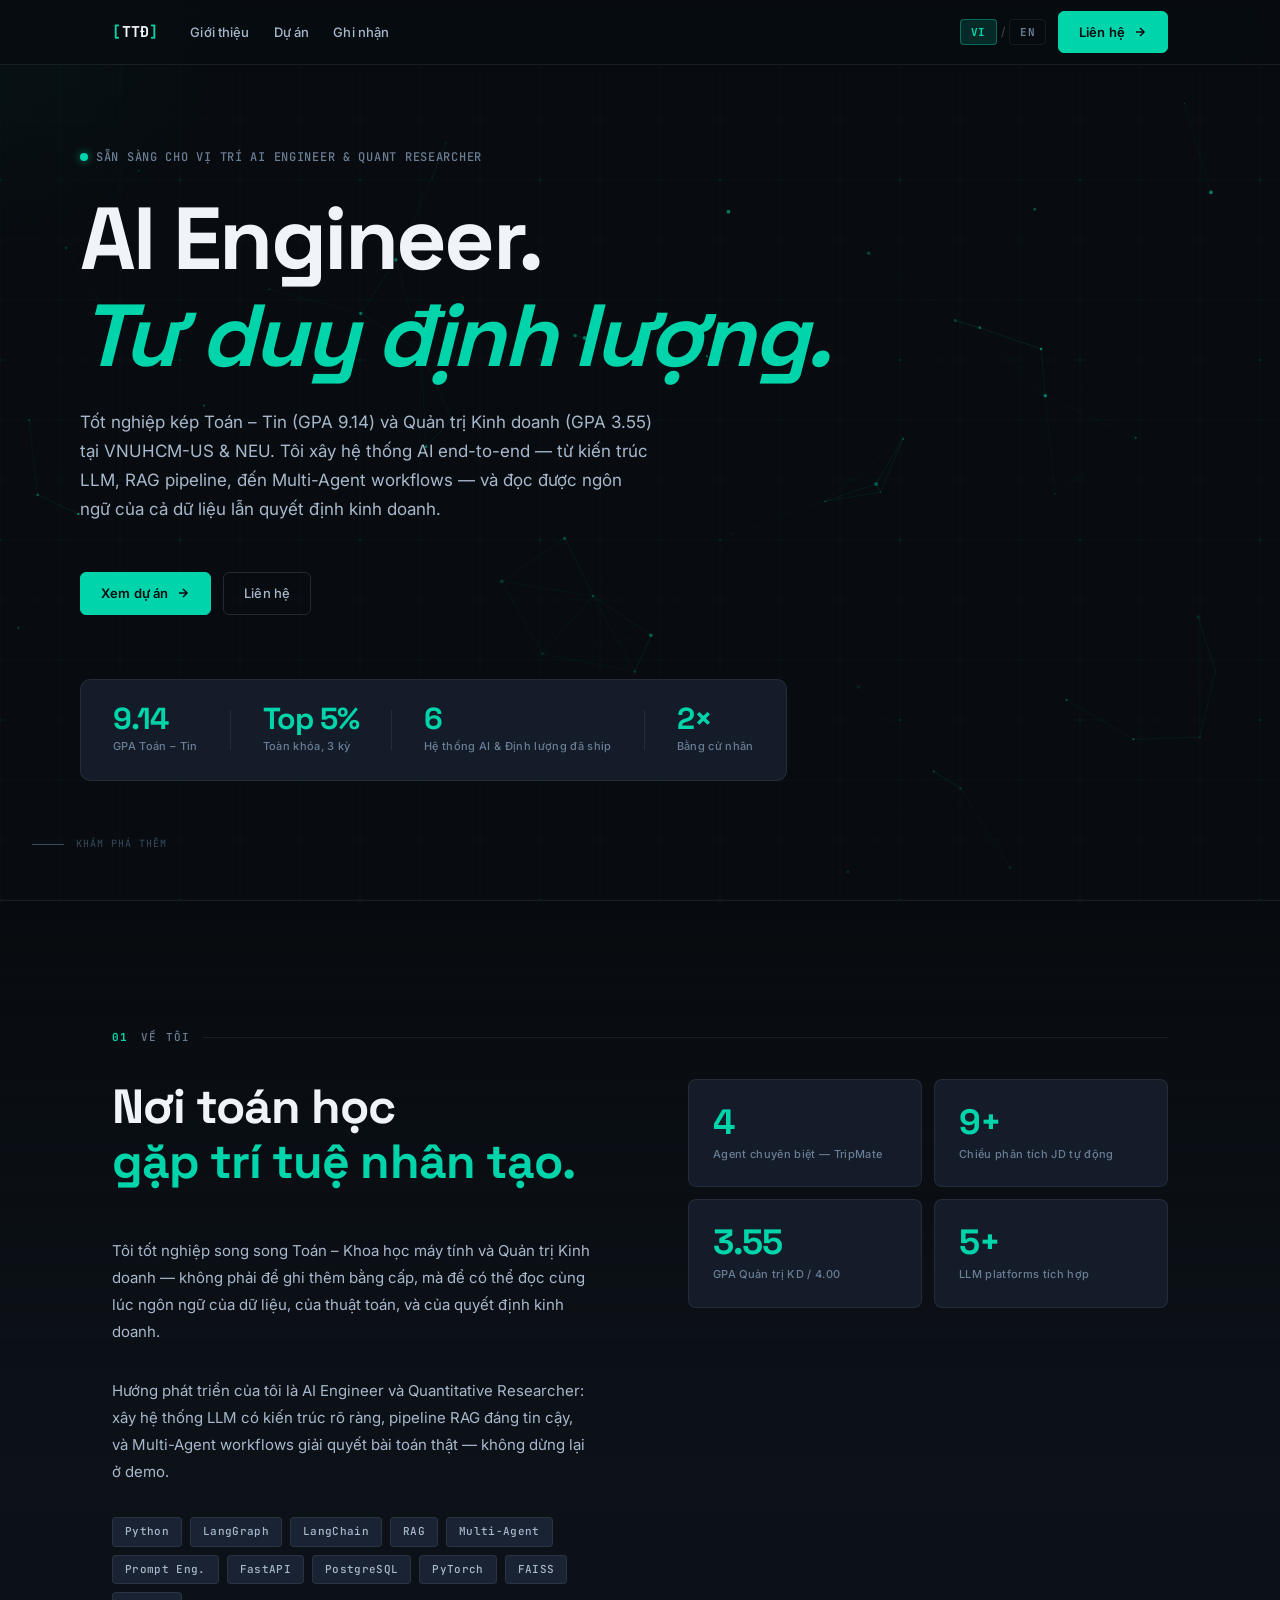
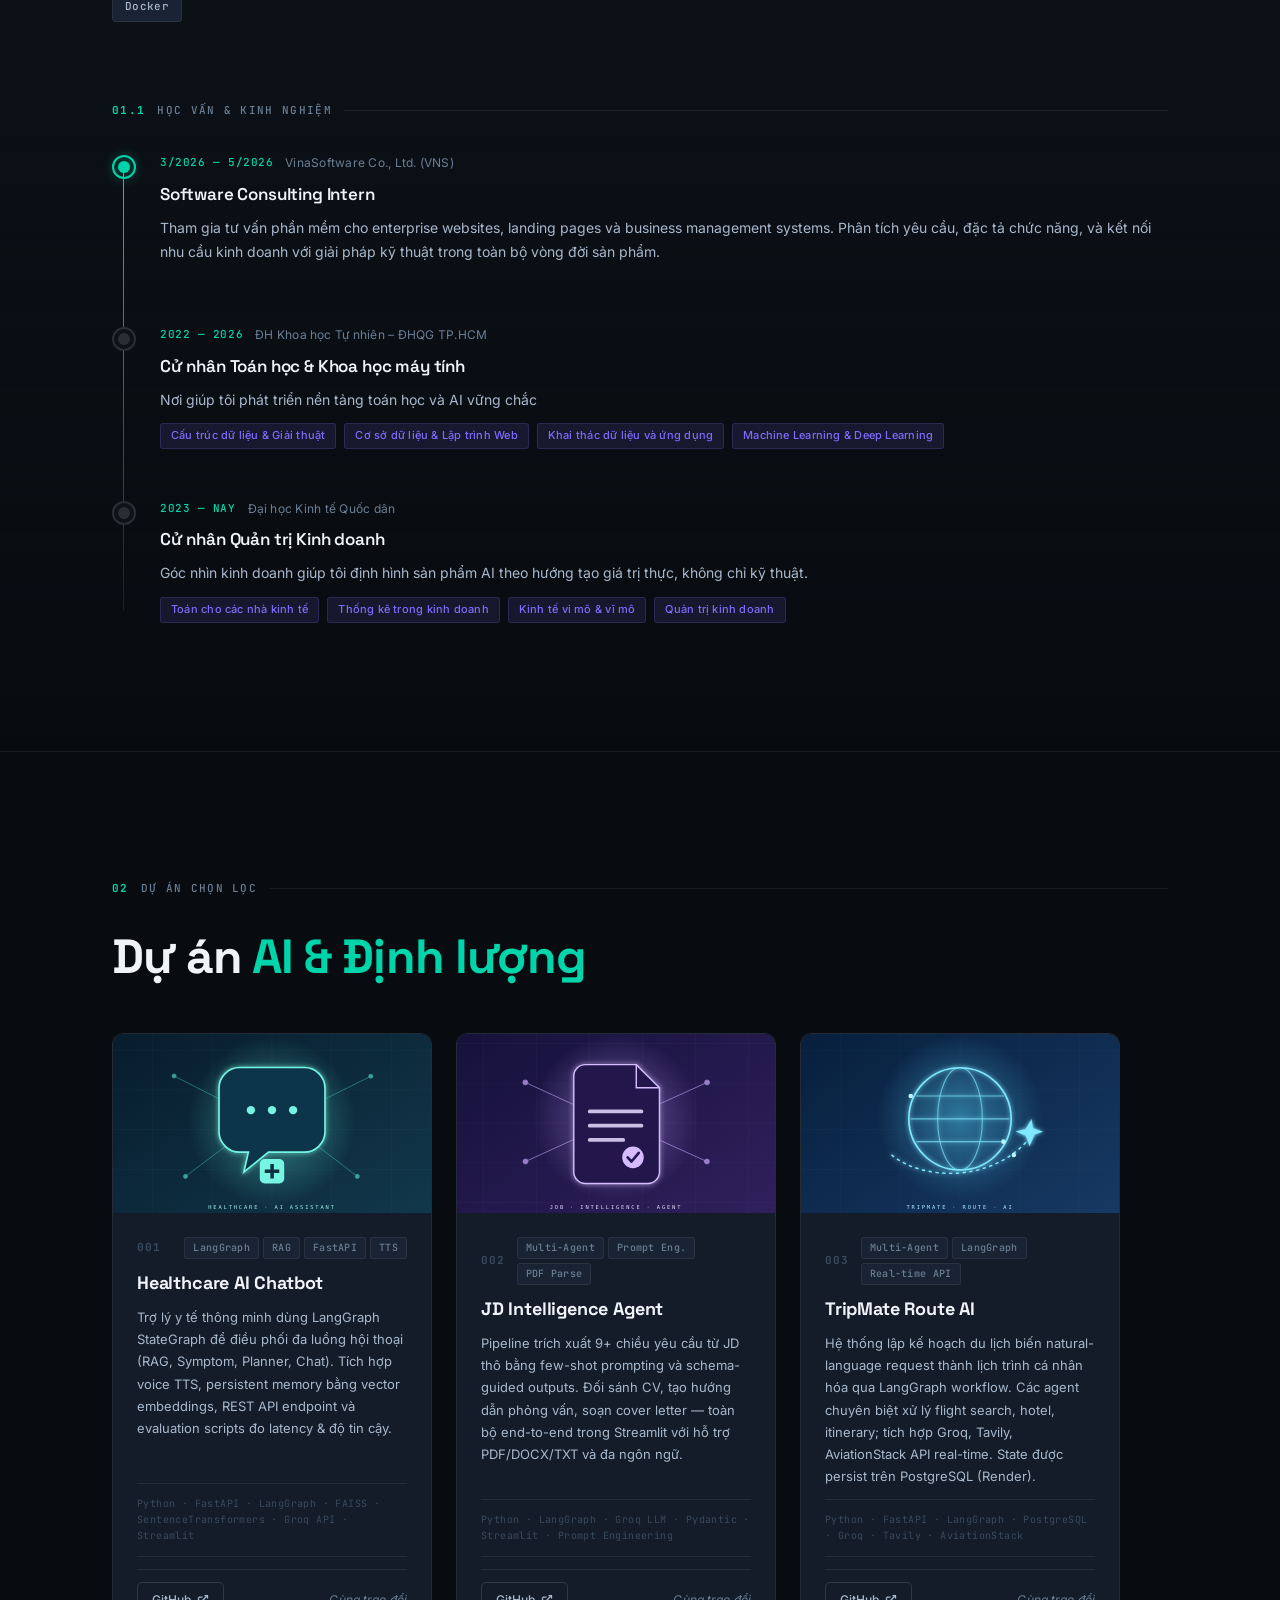
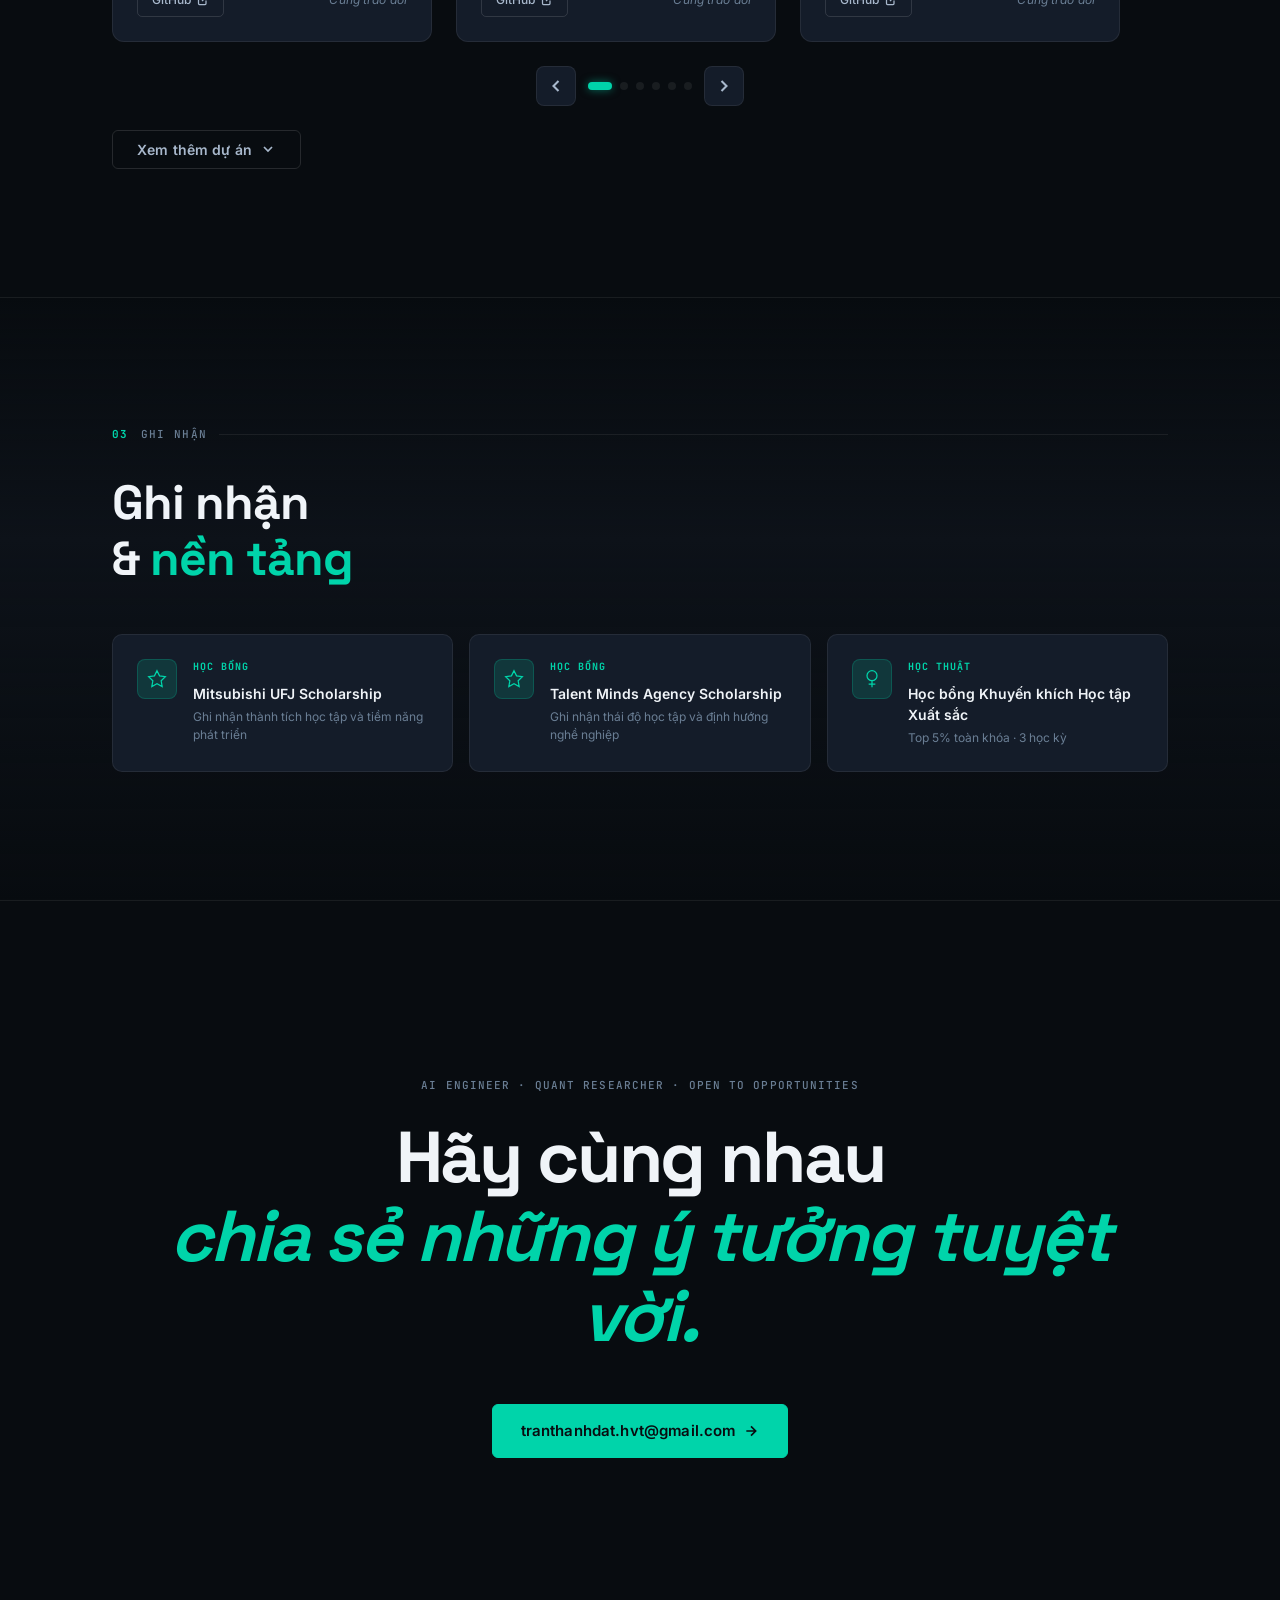
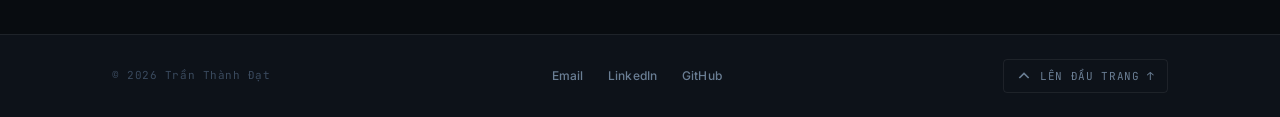
==== commit 3509657d: "feat: carousel auto-rotate, view-more toggle, quant projects + i18n keys" ====
--- a/index.html
+++ b/index.html
@@ -75,8 +75,8 @@
           </div>
           <div class="hero-metric-sep" aria-hidden="true"></div>
           <div class="hero-metric">
-            <span class="metric-value">3</span>
-            <span class="metric-label" data-i18n="metricProjects">Hệ thống AI đã ship</span>
+            <span class="metric-value">6</span>
+            <span class="metric-label" data-i18n="metricProjects">Hệ thống AI & Định lượng đã ship</span>
           </div>
           <div class="hero-metric-sep" aria-hidden="true"></div>
           <div class="hero-metric">
@@ -199,94 +199,292 @@
           <span class="label-num" aria-hidden="true">02</span>
           <span data-i18n="workLabel">Dự án chọn lọc</span>
         </div>
-        <h2 class="section-heading reveal" id="projectsHeading" data-i18n-html="projectHeading">Dự án <span>AI nổi bật</span></h2>
-
-        <div class="projects-grid">
-          <article class="project-card reveal" aria-labelledby="p1Title">
-            <div class="project-image">
-              <img src="assets/healthcare-chatbot.svg" alt="Healthcare AI Chatbot" loading="lazy" width="1536" height="1024" />
-            </div>
-            <div class="project-body">
-              <div class="project-meta">
-                <span class="project-num" aria-hidden="true">001</span>
-                <div class="project-tags">
-                  <span class="project-tag">LangGraph</span>
-                  <span class="project-tag">RAG</span>
-                  <span class="project-tag">FastAPI</span>
-                  <span class="project-tag">TTS</span>
-                </div>
-              </div>
-              <h3 class="project-title" id="p1Title">Healthcare AI Chatbot</h3>
-              <p class="project-desc" data-i18n="project1">Trợ lý y tế thông minh dùng LangGraph StateGraph để điều phối đa luồng hội thoại (RAG, Symptom, Planner, Chat). Tích hợp voice TTS, persistent memory bằng vector embeddings, REST API endpoint và evaluation scripts đo latency & độ tin cậy.</p>
-              <div class="project-stack" aria-hidden="true">
-                Python · FastAPI · LangGraph · FAISS · SentenceTransformers · Groq API · Streamlit
-              </div>
-              <div class="project-actions">
-                <a class="btn-ghost-sm" href="https://github.com/Dartrint/Healthcare-chatbot" target="_blank" rel="noopener noreferrer" aria-label="Xem Healthcare AI Chatbot trên GitHub">
-                  GitHub
-                  <svg width="12" height="12" viewBox="0 0 24 24" fill="none" stroke="currentColor" stroke-width="2.5" aria-hidden="true"><path d="M18 13v6a2 2 0 0 1-2 2H5a2 2 0 0 1-2-2V8a2 2 0 0 1 2-2h6M15 3h6v6M10 14 21 3"/></svg>
-                </a>
-                <span class="discuss-link" data-i18n="discuss">Cùng trao đổi</span>
-              </div>
-            </div>
-          </article>
-
-          <article class="project-card reveal" aria-labelledby="p2Title">
-            <div class="project-image">
-              <img src="assets/jd-agent.svg" alt="JD Intelligence Agent" loading="lazy" width="1536" height="1024" />
-            </div>
-            <div class="project-body">
-              <div class="project-meta">
-                <span class="project-num" aria-hidden="true">002</span>
-                <div class="project-tags">
-                  <span class="project-tag">Multi-Agent</span>
-                  <span class="project-tag">Prompt Eng.</span>
-                  <span class="project-tag">PDF Parse</span>
-                </div>
-              </div>
-              <h3 class="project-title" id="p2Title">JD Intelligence Agent</h3>
-              <p class="project-desc" data-i18n="project2">Pipeline trích xuất 9+ chiều yêu cầu từ JD thô bằng few-shot prompting và schema-guided outputs. Đối sánh CV, tạo hướng dẫn phỏng vấn, soạn cover letter — toàn bộ end-to-end trong Streamlit với hỗ trợ PDF/DOCX/TXT và đa ngôn ngữ.</p>
-              <div class="project-stack" aria-hidden="true">
-                Python · LangGraph · Groq LLM · Pydantic · Streamlit · Prompt Engineering
-              </div>
-              <div class="project-actions">
-                <a class="btn-ghost-sm" href="https://github.com/Dartrint/Job-Application-Agent" target="_blank" rel="noopener noreferrer" aria-label="Xem JD Agent trên GitHub">
-                  GitHub
-                  <svg width="12" height="12" viewBox="0 0 24 24" fill="none" stroke="currentColor" stroke-width="2.5" aria-hidden="true"><path d="M18 13v6a2 2 0 0 1-2 2H5a2 2 0 0 1-2-2V8a2 2 0 0 1 2-2h6M15 3h6v6M10 14 21 3"/></svg>
-                </a>
-                <span class="discuss-link" data-i18n="discuss">Cùng trao đổi</span>
-              </div>
-            </div>
-          </article>
-
-          <article class="project-card reveal" aria-labelledby="p3Title">
-            <div class="project-image">
-              <img src="assets/tripmate-ai.svg" alt="TripMate Route AI" loading="lazy" width="1536" height="1024" />
-            </div>
-            <div class="project-body">
-              <div class="project-meta">
-                <span class="project-num" aria-hidden="true">003</span>
-                <div class="project-tags">
-                  <span class="project-tag">Multi-Agent</span>
-                  <span class="project-tag">LangGraph</span>
-                  <span class="project-tag">Real-time API</span>
-                </div>
-              </div>
-              <h3 class="project-title" id="p3Title">TripMate Route AI</h3>
-              <p class="project-desc" data-i18n="project3">Hệ thống lập kế hoạch du lịch biến natural-language request thành lịch trình cá nhân hóa qua LangGraph workflow. Các agent chuyên biệt xử lý flight search, hotel, itinerary; tích hợp Groq, Tavily, AviationStack API real-time. State được persist trên PostgreSQL (Render).</p>
-              <div class="project-stack" aria-hidden="true">
-                Python · FastAPI · LangGraph · PostgreSQL · Groq · Tavily · AviationStack
-              </div>
-              <div class="project-actions">
-                <a class="btn-ghost-sm" href="https://github.com/Dartrint/TripMate" target="_blank" rel="noopener noreferrer" aria-label="Xem TripMate AI trên GitHub">
-                  GitHub
-                  <svg width="12" height="12" viewBox="0 0 24 24" fill="none" stroke="currentColor" stroke-width="2.5" aria-hidden="true"><path d="M18 13v6a2 2 0 0 1-2 2H5a2 2 0 0 1-2-2V8a2 2 0 0 1 2-2h6M15 3h6v6M10 14 21 3"/></svg>
-                </a>
-                <span class="discuss-link" data-i18n="discuss">Cùng trao đổi</span>
-              </div>
-            </div>
-          </article>
-        </div>
+        <h2 class="section-heading reveal" id="projectsHeading" data-i18n-html="projectHeading">Dự án <span>AI & Định lượng</span></h2>
+
+        <div class="projects-carousel" id="projectsCarousel">
+          <div class="projects-track" id="projectsTrack">
+            <article class="project-card reveal" aria-labelledby="p1Title">
+              <div class="project-image">
+                <img src="assets/healthcare-chatbot.svg" alt="Healthcare AI Chatbot" loading="lazy" width="1536" height="1024" />
+              </div>
+              <div class="project-body">
+                <div class="project-meta">
+                  <span class="project-num" aria-hidden="true">001</span>
+                  <div class="project-tags">
+                    <span class="project-tag">LangGraph</span>
+                    <span class="project-tag">RAG</span>
+                    <span class="project-tag">FastAPI</span>
+                    <span class="project-tag">TTS</span>
+                  </div>
+                </div>
+                <h3 class="project-title" id="p1Title">Healthcare AI Chatbot</h3>
+                <p class="project-desc" data-i18n="project1">Trợ lý y tế thông minh dùng LangGraph StateGraph để điều phối đa luồng hội thoại (RAG, Symptom, Planner, Chat). Tích hợp voice TTS, persistent memory bằng vector embeddings, REST API endpoint và evaluation scripts đo latency & độ tin cậy.</p>
+                <div class="project-stack" aria-hidden="true">
+                  Python · FastAPI · LangGraph · FAISS · SentenceTransformers · Groq API · Streamlit
+                </div>
+                <div class="project-actions">
+                  <a class="btn-ghost-sm" href="https://github.com/Dartrint/Healthcare-chatbot" target="_blank" rel="noopener noreferrer" aria-label="Xem Healthcare AI Chatbot trên GitHub">
+                    GitHub
+                    <svg width="12" height="12" viewBox="0 0 24 24" fill="none" stroke="currentColor" stroke-width="2.5" aria-hidden="true"><path d="M18 13v6a2 2 0 0 1-2 2H5a2 2 0 0 1-2-2V8a2 2 0 0 1 2-2h6M15 3h6v6M10 14 21 3"/></svg>
+                  </a>
+                  <span class="discuss-link" data-i18n="discuss">Cùng trao đổi</span>
+                </div>
+              </div>
+            </article>
+
+            <article class="project-card reveal" aria-labelledby="p2Title">
+              <div class="project-image">
+                <img src="assets/jd-agent.svg" alt="JD Intelligence Agent" loading="lazy" width="1536" height="1024" />
+              </div>
+              <div class="project-body">
+                <div class="project-meta">
+                  <span class="project-num" aria-hidden="true">002</span>
+                  <div class="project-tags">
+                    <span class="project-tag">Multi-Agent</span>
+                    <span class="project-tag">Prompt Eng.</span>
+                    <span class="project-tag">PDF Parse</span>
+                  </div>
+                </div>
+                <h3 class="project-title" id="p2Title">JD Intelligence Agent</h3>
+                <p class="project-desc" data-i18n="project2">Pipeline trích xuất 9+ chiều yêu cầu từ JD thô bằng few-shot prompting và schema-guided outputs. Đối sánh CV, tạo hướng dẫn phỏng vấn, soạn cover letter — toàn bộ end-to-end trong Streamlit với hỗ trợ PDF/DOCX/TXT và đa ngôn ngữ.</p>
+                <div class="project-stack" aria-hidden="true">
+                  Python · LangGraph · Groq LLM · Pydantic · Streamlit · Prompt Engineering
+                </div>
+                <div class="project-actions">
+                  <a class="btn-ghost-sm" href="https://github.com/Dartrint/Job-Application-Agent" target="_blank" rel="noopener noreferrer" aria-label="Xem JD Agent trên GitHub">
+                    GitHub
+                    <svg width="12" height="12" viewBox="0 0 24 24" fill="none" stroke="currentColor" stroke-width="2.5" aria-hidden="true"><path d="M18 13v6a2 2 0 0 1-2 2H5a2 2 0 0 1-2-2V8a2 2 0 0 1 2-2h6M15 3h6v6M10 14 21 3"/></svg>
+                  </a>
+                  <span class="discuss-link" data-i18n="discuss">Cùng trao đổi</span>
+                </div>
+              </div>
+            </article>
+
+            <article class="project-card reveal" aria-labelledby="p3Title">
+              <div class="project-image">
+                <img src="assets/tripmate-ai.svg" alt="TripMate Route AI" loading="lazy" width="1536" height="1024" />
+              </div>
+              <div class="project-body">
+                <div class="project-meta">
+                  <span class="project-num" aria-hidden="true">003</span>
+                  <div class="project-tags">
+                    <span class="project-tag">Multi-Agent</span>
+                    <span class="project-tag">LangGraph</span>
+                    <span class="project-tag">Real-time API</span>
+                  </div>
+                </div>
+                <h3 class="project-title" id="p3Title">TripMate Route AI</h3>
+                <p class="project-desc" data-i18n="project3">Hệ thống lập kế hoạch du lịch biến natural-language request thành lịch trình cá nhân hóa qua LangGraph workflow. Các agent chuyên biệt xử lý flight search, hotel, itinerary; tích hợp Groq, Tavily, AviationStack API real-time. State được persist trên PostgreSQL (Render).</p>
+                <div class="project-stack" aria-hidden="true">
+                  Python · FastAPI · LangGraph · PostgreSQL · Groq · Tavily · AviationStack
+                </div>
+                <div class="project-actions">
+                  <a class="btn-ghost-sm" href="https://github.com/Dartrint/TripMate" target="_blank" rel="noopener noreferrer" aria-label="Xem TripMate AI trên GitHub">
+                    GitHub
+                    <svg width="12" height="12" viewBox="0 0 24 24" fill="none" stroke="currentColor" stroke-width="2.5" aria-hidden="true"><path d="M18 13v6a2 2 0 0 1-2 2H5a2 2 0 0 1-2-2V8a2 2 0 0 1 2-2h6M15 3h6v6M10 14 21 3"/></svg>
+                  </a>
+                  <span class="discuss-link" data-i18n="discuss">Cùng trao đổi</span>
+                </div>
+              </div>
+            </article>
+
+            <article class="project-card project-card--quant reveal" aria-labelledby="p4Title">
+              <div class="project-image project-image--quant">
+                <svg viewBox="0 0 1536 1024" preserveAspectRatio="xMidYMid slice" role="img" aria-label="MA Crossover Strategy quantitative chart">
+                  <defs>
+                    <linearGradient id="bgQ4" x1="0" y1="0" x2="0" y2="1">
+                      <stop offset="0%" stop-color="#0d1219"/>
+                      <stop offset="100%" stop-color="#080c10"/>
+                    </linearGradient>
+                    <linearGradient id="priceQ4" x1="0" y1="0" x2="0" y2="1">
+                      <stop offset="0%" stop-color="#00d4aa" stop-opacity="0.35"/>
+                      <stop offset="100%" stop-color="#00d4aa" stop-opacity="0"/>
+                    </linearGradient>
+                  </defs>
+                  <rect width="1536" height="1024" fill="url(#bgQ4)"/>
+                  <g opacity="0.06" stroke="#00d4aa" stroke-width="1">
+                    <line x1="0" y1="256" x2="1536" y2="256"/>
+                    <line x1="0" y1="512" x2="1536" y2="512"/>
+                    <line x1="0" y1="768" x2="1536" y2="768"/>
+                    <line x1="384" y1="0" x2="384" y2="1024"/>
+                    <line x1="768" y1="0" x2="768" y2="1024"/>
+                    <line x1="1152" y1="0" x2="1152" y2="1024"/>
+                  </g>
+                  <path d="M 60 720 L 180 680 L 300 700 L 420 600 L 540 580 L 660 520 L 780 540 L 900 420 L 1020 380 L 1140 320 L 1260 280 L 1380 240 L 1476 200 L 1476 760 L 60 760 Z" fill="url(#priceQ4)"/>
+                  <path d="M 60 720 L 180 680 L 300 700 L 420 600 L 540 580 L 660 520 L 780 540 L 900 420 L 1020 380 L 1140 320 L 1260 280 L 1380 240 L 1476 200" fill="none" stroke="#00d4aa" stroke-width="2.5"/>
+                  <path d="M 60 700 L 180 720 L 300 690 L 420 660 L 540 640 L 660 600 L 780 580 L 900 540 L 1020 510 L 1140 480 L 1260 440 L 1380 420 L 1476 400" fill="none" stroke="#7c6dfa" stroke-width="2" opacity="0.85" stroke-dasharray="6 4"/>
+                  <circle cx="900" cy="420" r="6" fill="#00d4aa"/>
+                  <circle cx="1020" cy="380" r="6" fill="#00d4aa"/>
+                  <circle cx="540" cy="580" r="5" fill="#ff5c8a"/>
+                  <circle cx="660" cy="520" r="5" fill="#ff5c8a"/>
+                  <text x="80" y="940" fill="#6a7e94" font-family="JetBrains Mono" font-size="22" font-weight="500">SMA_50</text>
+                  <text x="1180" y="940" fill="#6a7e94" font-family="JetBrains Mono" font-size="22" font-weight="500">SMA_200</text>
+                  <text x="80" y="100" fill="#00d4aa" font-family="JetBrains Mono" font-size="24" font-weight="700">+24.8%</text>
+                  <text x="80" y="140" fill="#6a7e94" font-family="JetBrains Mono" font-size="18">Sharpe 1.62 · MaxDD -11.3%</text>
+                </svg>
+              </div>
+              <div class="project-body">
+                <div class="project-meta">
+                  <span class="project-num" aria-hidden="true">004</span>
+                  <span class="project-category" data-i18n="catQuant">Quantitative Research</span>
+                </div>
+                <h3 class="project-title" id="p4Title">MA Crossover Backtester</h3>
+                <p class="project-desc" data-i18n="project4">Framework backtest chiến lược Golden/Death Cross với vectorized engine, transaction cost modeling, walk-forward validation, và sensitivity analysis. Pipeline từ raw OHLCV → signals → Sharpe, CAGR, Max Drawdown → dashboard Streamlit trực quan từng regime.</p>
+                <div class="project-stack" aria-hidden="true">
+                  Python · pandas · NumPy · TA-Lib · yfinance · Streamlit · Plotly
+                </div>
+                <div class="project-actions">
+                  <a class="btn-ghost-sm" href="https://github.com/Dartrint/ma-crossover-strategy" target="_blank" rel="noopener noreferrer" aria-label="Xem MA Crossover Strategy trên GitHub">
+                    GitHub
+                    <svg width="12" height="12" viewBox="0 0 24 24" fill="none" stroke="currentColor" stroke-width="2.5" aria-hidden="true"><path d="M18 13v6a2 2 0 0 1-2 2H5a2 2 0 0 1-2-2V8a2 2 0 0 1 2-2h6M15 3h6v6M10 14 21 3"/></svg>
+                  </a>
+                  <span class="discuss-link" data-i18n="discuss">Cùng trao đổi</span>
+                </div>
+              </div>
+            </article>
+
+            <article class="project-card project-card--quant reveal" aria-labelledby="p5Title">
+              <div class="project-image project-image--quant">
+                <svg viewBox="0 0 1536 1024" preserveAspectRatio="xMidYMid slice" role="img" aria-label="AI Financial Assistant architecture">
+                  <defs>
+                    <linearGradient id="bgQ5" x1="0" y1="0" x2="0" y2="1">
+                      <stop offset="0%" stop-color="#0d1219"/>
+                      <stop offset="100%" stop-color="#080c10"/>
+                    </linearGradient>
+                    <radialGradient id="nodeQ5" cx="50%" cy="50%" r="50%">
+                      <stop offset="0%" stop-color="#7c6dfa" stop-opacity="0.25"/>
+                      <stop offset="100%" stop-color="#7c6dfa" stop-opacity="0"/>
+                    </radialGradient>
+                  </defs>
+                  <rect width="1536" height="1024" fill="url(#bgQ5)"/>
+                  <g opacity="0.05" stroke="#7c6dfa" stroke-width="1">
+                    <line x1="0" y1="256" x2="1536" y2="256"/>
+                    <line x1="0" y1="512" x2="1536" y2="512"/>
+                    <line x1="0" y1="768" x2="1536" y2="768"/>
+                  </g>
+                  <circle cx="768" cy="512" r="240" fill="url(#nodeQ5)"/>
+                  <g font-family="JetBrains Mono" font-weight="700" text-anchor="middle">
+                    <rect x="200" y="200" width="240" height="80" rx="8" fill="#141c29" stroke="#7c6dfa" stroke-width="1.5"/>
+                    <text x="320" y="248" fill="#a8b8cc" font-size="22">Query Router</text>
+                    <rect x="1096" y="200" width="240" height="80" rx="8" fill="#141c29" stroke="#00d4aa" stroke-width="1.5"/>
+                    <text x="1216" y="248" fill="#a8b8cc" font-size="22">vnstock · Yahoo</text>
+                    <rect x="200" y="744" width="240" height="80" rx="8" fill="#141c29" stroke="#00d4aa" stroke-width="1.5"/>
+                    <text x="320" y="792" fill="#a8b8cc" font-size="22">BGE + Qdrant</text>
+                    <rect x="1096" y="744" width="240" height="80" rx="8" fill="#141c29" stroke="#ff5c8a" stroke-width="1.5"/>
+                    <text x="1216" y="792" fill="#a8b8cc" font-size="22">EcoData · Macro</text>
+                  </g>
+                  <g stroke-width="2" fill="none" opacity="0.7">
+                    <path d="M 440 240 L 648 472" stroke="#7c6dfa"/>
+                    <path d="M 888 472 L 1096 240" stroke="#7c6dfa"/>
+                    <path d="M 440 784 L 648 552" stroke="#7c6dfa"/>
+                    <path d="M 888 552 L 1096 784" stroke="#7c6dfa"/>
+                  </g>
+                  <g>
+                    <circle cx="768" cy="512" r="60" fill="#0d1219" stroke="#7c6dfa" stroke-width="2"/>
+                    <text x="768" y="508" text-anchor="middle" fill="#f0f4f8" font-family="Space Grotesk" font-size="20" font-weight="700">Groq</text>
+                    <text x="768" y="532" text-anchor="middle" fill="#a8b8cc" font-family="JetBrains Mono" font-size="14">LLM</text>
+                  </g>
+                  <text x="80" y="100" fill="#7c6dfa" font-family="JetBrains Mono" font-size="24" font-weight="700">3 paths</text>
+                  <text x="80" y="140" fill="#6a7e94" font-family="JetBrains Mono" font-size="18">Market · RAG · Combined</text>
+                </svg>
+              </div>
+              <div class="project-body">
+                <div class="project-meta">
+                  <span class="project-num" aria-hidden="true">005</span>
+                  <span class="project-category" data-i18n="catQuant">Quantitative Research</span>
+                </div>
+                <h3 class="project-title" id="p5Title">AI Financial Assistant</h3>
+                <p class="project-desc" data-i18n="project5">Trợ lý tài chính song ngữ với hybrid architecture: 3 đường xử lý (Market Data real-time, Knowledge RAG, Combined analysis). Query router tự động phân luồng khái niệm / dữ liệu số / phân tích tổng hợp. ETL pipeline nạp báo cáo tài chính, citation có cấu trúc, tích hợp vnstock · Yahoo Finance · EcoData macro.</p>
+                <div class="project-stack" aria-hidden="true">
+                  Python · FastAPI · Qdrant · BGE · Groq · DuckDB · LangChain
+                </div>
+                <div class="project-actions">
+                  <a class="btn-ghost-sm" href="https://github.com/Dartrint/AI-Financial-Assistant" target="_blank" rel="noopener noreferrer" aria-label="Xem AI Financial Assistant trên GitHub">
+                    GitHub
+                    <svg width="12" height="12" viewBox="0 0 24 24" fill="none" stroke="currentColor" stroke-width="2.5" aria-hidden="true"><path d="M18 13v6a2 2 0 0 1-2 2H5a2 2 0 0 1-2-2V8a2 2 0 0 1 2-2h6M15 3h6v6M10 14 21 3"/></svg>
+                  </a>
+                  <span class="discuss-link" data-i18n="discuss">Cùng trao đổi</span>
+                </div>
+              </div>
+            </article>
+
+            <article class="project-card project-card--quant reveal" aria-labelledby="p6Title">
+              <div class="project-image project-image--quant">
+                <svg viewBox="0 0 1536 1024" preserveAspectRatio="xMidYMid slice" role="img" aria-label="SECOM anomaly detection scatter">
+                  <defs>
+                    <linearGradient id="bgQ6" x1="0" y1="0" x2="0" y2="1">
+                      <stop offset="0%" stop-color="#0d1219"/>
+                      <stop offset="100%" stop-color="#080c10"/>
+                    </linearGradient>
+                  </defs>
+                  <rect width="1536" height="1024" fill="url(#bgQ6)"/>
+                  <g opacity="0.06" stroke="#7c6dfa" stroke-width="1">
+                    <line x1="0" y1="256" x2="1536" y2="256"/>
+                    <line x1="0" y1="512" x2="1536" y2="512"/>
+                    <line x1="0" y1="768" x2="1536" y2="768"/>
+                    <line x1="384" y1="0" x2="384" y2="1024"/>
+                    <line x1="1152" y1="0" x2="1152" y2="1024"/>
+                  </g>
+                  <ellipse cx="640" cy="560" rx="280" ry="180" fill="none" stroke="#7c6dfa" stroke-width="1.5" stroke-dasharray="6 6" opacity="0.6"/>
+                  <g fill="#00d4aa" opacity="0.7">
+                    <circle cx="500" cy="480" r="4"/><circle cx="560" cy="520" r="4"/><circle cx="620" cy="600" r="4"/>
+                    <circle cx="680" cy="540" r="4"/><circle cx="720" cy="620" r="4"/><circle cx="580" cy="640" r="4"/>
+                    <circle cx="640" cy="500" r="4"/><circle cx="540" cy="560" r="4"/><circle cx="700" cy="580" r="4"/>
+                    <circle cx="600" cy="460" r="4"/><circle cx="660" cy="700" r="4"/><circle cx="760" cy="540" r="4"/>
+                    <circle cx="520" cy="620" r="4"/><circle cx="480" cy="540" r="4"/><circle cx="780" cy="600" r="4"/>
+                    <circle cx="620" cy="680" r="4"/><circle cx="540" cy="420" r="4"/><circle cx="700" cy="460" r="4"/>
+                  </g>
+                  <g fill="#ff5c8a">
+                    <circle cx="1080" cy="280" r="7"/><circle cx="1200" cy="340" r="7"/>
+                    <circle cx="1320" cy="380" r="7"/><circle cx="1140" cy="220" r="7"/>
+                    <circle cx="1280" cy="260" r="7"/><circle cx="1360" cy="300" r="7"/>
+                  </g>
+                  <g stroke="#ff5c8a" stroke-width="1" fill="none" opacity="0.5">
+                    <line x1="1080" y1="280" x2="1200" y2="340"/>
+                    <line x1="1200" y1="340" x2="1280" y2="260"/>
+                  </g>
+                  <text x="1080" y="200" fill="#ff5c8a" font-family="JetBrains Mono" font-size="18" font-weight="700">ANOMALY</text>
+                  <text x="440" y="780" fill="#00d4aa" font-family="JetBrains Mono" font-size="20" font-weight="700">NORMAL</text>
+                  <text x="80" y="100" fill="#f0f4f8" font-family="Space Grotesk" font-size="24" font-weight="700">Isolation Forest · One-Class SVM</text>
+                  <text x="80" y="140" fill="#6a7e94" font-family="JetBrains Mono" font-size="18">Autoencoder (PyTorch) · SHAP explainability</text>
+                </svg>
+              </div>
+              <div class="project-body">
+                <div class="project-meta">
+                  <span class="project-num" aria-hidden="true">006</span>
+                  <span class="project-category" data-i18n="catQuant">Quantitative Research</span>
+                </div>
+                <h3 class="project-title" id="p6Title">SECOM Anomaly Detection</h3>
+                <p class="project-desc" data-i18n="project6">Pipeline end-to-end phát hiện anomaly trên dữ liệu sensor bán dẫn (UCI SECOM) — cùng bài toán unsupervised phát hiện bất thường áp dụng cho risk / fraud detection trong finance. So sánh Isolation Forest, One-Class SVM, Autoencoder PyTorch. SHAP giải thích feature nào đẩy điểm vào vùng bất thường.</p>
+                <div class="project-stack" aria-hidden="true">
+                  Python · PyTorch · scikit-learn · SHAP · pandas · Streamlit
+                </div>
+                <div class="project-actions">
+                  <a class="btn-ghost-sm" href="https://github.com/Dartrint/secom_project" target="_blank" rel="noopener noreferrer" aria-label="Xem SECOM Project trên GitHub">
+                    GitHub
+                    <svg width="12" height="12" viewBox="0 0 24 24" fill="none" stroke="currentColor" stroke-width="2.5" aria-hidden="true"><path d="M18 13v6a2 2 0 0 1-2 2H5a2 2 0 0 1-2-2V8a2 2 0 0 1 2-2h6M15 3h6v6M10 14 21 3"/></svg>
+                  </a>
+                  <span class="discuss-link" data-i18n="discuss">Cùng trao đổi</span>
+                </div>
+              </div>
+            </article>
+          </div>
+
+          <div class="carousel-nav" aria-label="Carousel navigation">
+            <button class="carousel-btn carousel-prev" id="carouselPrev" aria-label="Previous project">
+              <svg width="20" height="20" viewBox="0 0 24 24" fill="none" stroke="currentColor" stroke-width="2.5"><path d="M15 18l-6-6 6-6"/></svg>
+            </button>
+            <div class="carousel-dots" id="carouselDots" role="tablist" aria-label="Project slides"></div>
+            <button class="carousel-btn carousel-next" id="carouselNext" aria-label="Next project">
+              <svg width="20" height="20" viewBox="0 0 24 24" fill="none" stroke="currentColor" stroke-width="2.5"><path d="M9 18l6-6-6-6"/></svg>
+            </button>
+          </div>
+        </div>
+
+        <button class="btn-view-more reveal" id="viewMoreBtn" aria-label="Xem thêm dự án">
+          <span class="view-more-text" data-i18n="viewMore">Xem thêm dự án</span>
+          <svg class="view-more-icon" width="16" height="16" viewBox="0 0 24 24" fill="none" stroke="currentColor" stroke-width="2.5" aria-hidden="true"><path d="M6 9l6 6 6-6"/></svg>
+        </button>
       </div>
     </section>
 
--- a/styles.css
+++ b/styles.css
@@ -749,19 +749,28 @@
 }
 
 /* ============================================
-   PROJECTS
-   ============================================ */
+    PROJECTS
+    ============================================ */
 .projects {
   border-top: 1px solid var(--border);
 }
 
-.projects-grid {
-  display: grid;
-  grid-template-columns: repeat(3, 1fr);
-  gap: var(--space-5);
+.projects-carousel {
+  overflow: hidden;
+  position: relative;
+  width: 100%;
+}
+
+.projects-track {
+  display: flex;
+  gap: 24px;
+  transition: transform 0.6s cubic-bezier(0.16, 1, 0.3, 1);
+  will-change: transform;
 }
 
 .project-card {
+  flex: 0 0 320px;
+  max-width: 320px;
   background: var(--bg-surface);
   border: 1px solid var(--border);
   border-radius: 12px;
@@ -781,6 +790,7 @@
   aspect-ratio: 16/9;
   overflow: hidden;
   background: var(--bg-0);
+  flex-shrink: 0;
 }
 .project-image img {
   width: 100%;
@@ -874,6 +884,177 @@
   color: var(--text-2);
   font-style: italic;
   letter-spacing: 0.01em;
+}
+
+/* ---- Carousel navigation ---- */
+.carousel-nav {
+  display: flex;
+  align-items: center;
+  justify-content: center;
+  gap: var(--space-3);
+  margin-top: var(--space-5);
+}
+
+.carousel-btn {
+  display: inline-flex;
+  align-items: center;
+  justify-content: center;
+  width: 40px;
+  height: 40px;
+  border: 1px solid var(--border);
+  background: var(--bg-surface);
+  color: var(--text-1);
+  border-radius: 8px;
+  cursor: pointer;
+  transition: all var(--dur-fast) var(--ease-out);
+}
+.carousel-btn:hover {
+  color: var(--accent);
+  border-color: rgba(0, 212, 170, 0.4);
+  background: var(--accent-dim);
+}
+.carousel-btn:focus-visible { outline-color: var(--accent); }
+
+.carousel-dots {
+  display: flex;
+  align-items: center;
+  gap: 8px;
+}
+
+.carousel-dot {
+  width: 8px;
+  height: 8px;
+  border-radius: 50%;
+  border: none;
+  background: var(--border);
+  cursor: pointer;
+  padding: 0;
+  transition: all var(--dur-fast);
+}
+.carousel-dot:hover {
+  background: var(--text-2);
+}
+.carousel-dot.active {
+  background: var(--accent);
+  box-shadow: 0 0 8px rgba(0, 212, 170, 0.5);
+  width: 24px;
+  border-radius: 4px;
+}
+
+/* ---- View more button ---- */
+.btn-view-more {
+  display: inline-flex;
+  align-items: center;
+  gap: var(--space-2);
+  padding: 10px 24px;
+  margin: var(--space-5) auto 0;
+  background: transparent;
+  color: var(--text-1);
+  font-family: var(--font-body);
+  font-size: 14px;
+  font-weight: 600;
+  letter-spacing: 0.01em;
+  border: 1px solid var(--border-mid);
+  border-radius: 6px;
+  cursor: pointer;
+  transition: all var(--dur-fast) var(--ease-out);
+}
+.btn-view-more:hover {
+  color: var(--accent);
+  border-color: rgba(0, 212, 170, 0.4);
+  background: var(--accent-dim);
+}
+.btn-view-more:focus-visible { outline-color: var(--accent); }
+.btn-view-more .view-more-icon {
+  transition: transform var(--dur-med) var(--ease-out);
+}
+.btn-view-more.active .view-more-icon {
+  transform: rotate(180deg);
+}
+
+/* ---- Expanded state: show all cards in grid ---- */
+.projects-carousel.expanded .projects-track {
+  display: grid;
+  grid-template-columns: repeat(3, 1fr);
+  transform: none !important;
+  gap: 24px;
+}
+.projects-carousel.expanded .projects-track .project-card {
+  flex: 1 1 0;
+  max-width: none;
+}
+.projects-carousel.expanded .carousel-nav {
+  display: none;
+}
+
+/* Quantitative project variant */
+.project-card--quant {
+  background: linear-gradient(180deg, var(--bg-surface) 0%, var(--bg-1) 100%);
+  border-color: rgba(124, 109, 250, 0.18);
+}
+.project-card--quant:hover {
+  border-color: rgba(124, 109, 250, 0.45);
+  box-shadow: 0 20px 60px rgba(0, 0, 0, 0.4), 0 0 30px rgba(124, 109, 250, 0.08);
+}
+.project-card--quant::before {
+  content: '';
+  display: block;
+  height: 2px;
+  background: linear-gradient(90deg, transparent, var(--violet), transparent);
+}
+.project-card--quant .project-title {
+  display: flex;
+  align-items: center;
+  gap: 8px;
+}
+.project-card--quant .project-title::before {
+  content: 'ƒ';
+  font-family: var(--font-display);
+  font-style: italic;
+  font-size: 18px;
+  color: var(--violet);
+  width: 22px;
+  height: 22px;
+  display: inline-flex;
+  align-items: center;
+  justify-content: center;
+  border: 1px solid rgba(124, 109, 250, 0.4);
+  border-radius: 4px;
+  background: var(--violet-dim);
+  flex-shrink: 0;
+}
+
+.project-image--quant {
+  background: var(--bg-0);
+}
+.project-image--quant svg {
+  width: 100%;
+  height: 100%;
+  display: block;
+}
+
+.project-category {
+  display: inline-flex;
+  align-items: center;
+  gap: 6px;
+  padding: 3px 9px;
+  font-family: var(--font-mono);
+  font-size: 10px;
+  font-weight: 600;
+  letter-spacing: 0.08em;
+  text-transform: uppercase;
+  color: var(--violet);
+  background: var(--violet-dim);
+  border: 1px solid rgba(124, 109, 250, 0.25);
+  border-radius: 3px;
+}
+.project-category::before {
+  content: '';
+  width: 5px;
+  height: 5px;
+  border-radius: 50%;
+  background: var(--violet);
+  box-shadow: 0 0 6px var(--violet);
 }
 
 /* ============================================
@@ -1065,11 +1246,18 @@
    RESPONSIVE
    ============================================ */
 @media (max-width: 1024px) {
-  .projects-grid { grid-template-columns: repeat(2, 1fr); }
+  .projects-carousel.expanded .projects-track {
+    grid-template-columns: repeat(2, 1fr);
+  }
+  .projects-track { gap: 20px; }
+  .project-card { flex: 0 0 300px; max-width: 300px; }
   .awards-grid { grid-template-columns: repeat(2, 1fr); }
 }
 
 @media (max-width: 768px) {
+  .projects-carousel.expanded .projects-track {
+    grid-template-columns: 1fr;
+  }
   .section { padding: var(--space-9) 0; }
 
   .nav-inner { padding: 0 var(--space-5); height: 56px; }
@@ -1081,7 +1269,9 @@
   .about-grid { grid-template-columns: 1fr; gap: var(--space-7); }
   .stats-grid { grid-template-columns: 1fr 1fr; }
 
-  .projects-grid { grid-template-columns: 1fr; gap: var(--space-5); }
+  .projects-track { gap: 20px; }
+  .project-card { flex: 0 0 100%; max-width: 100%; }
+  .projects-grid { grid-template-columns: 1fr; }
   .awards-grid { grid-template-columns: 1fr; gap: var(--space-3); }
 
   .contact-links { flex-direction: column; align-items: center; }
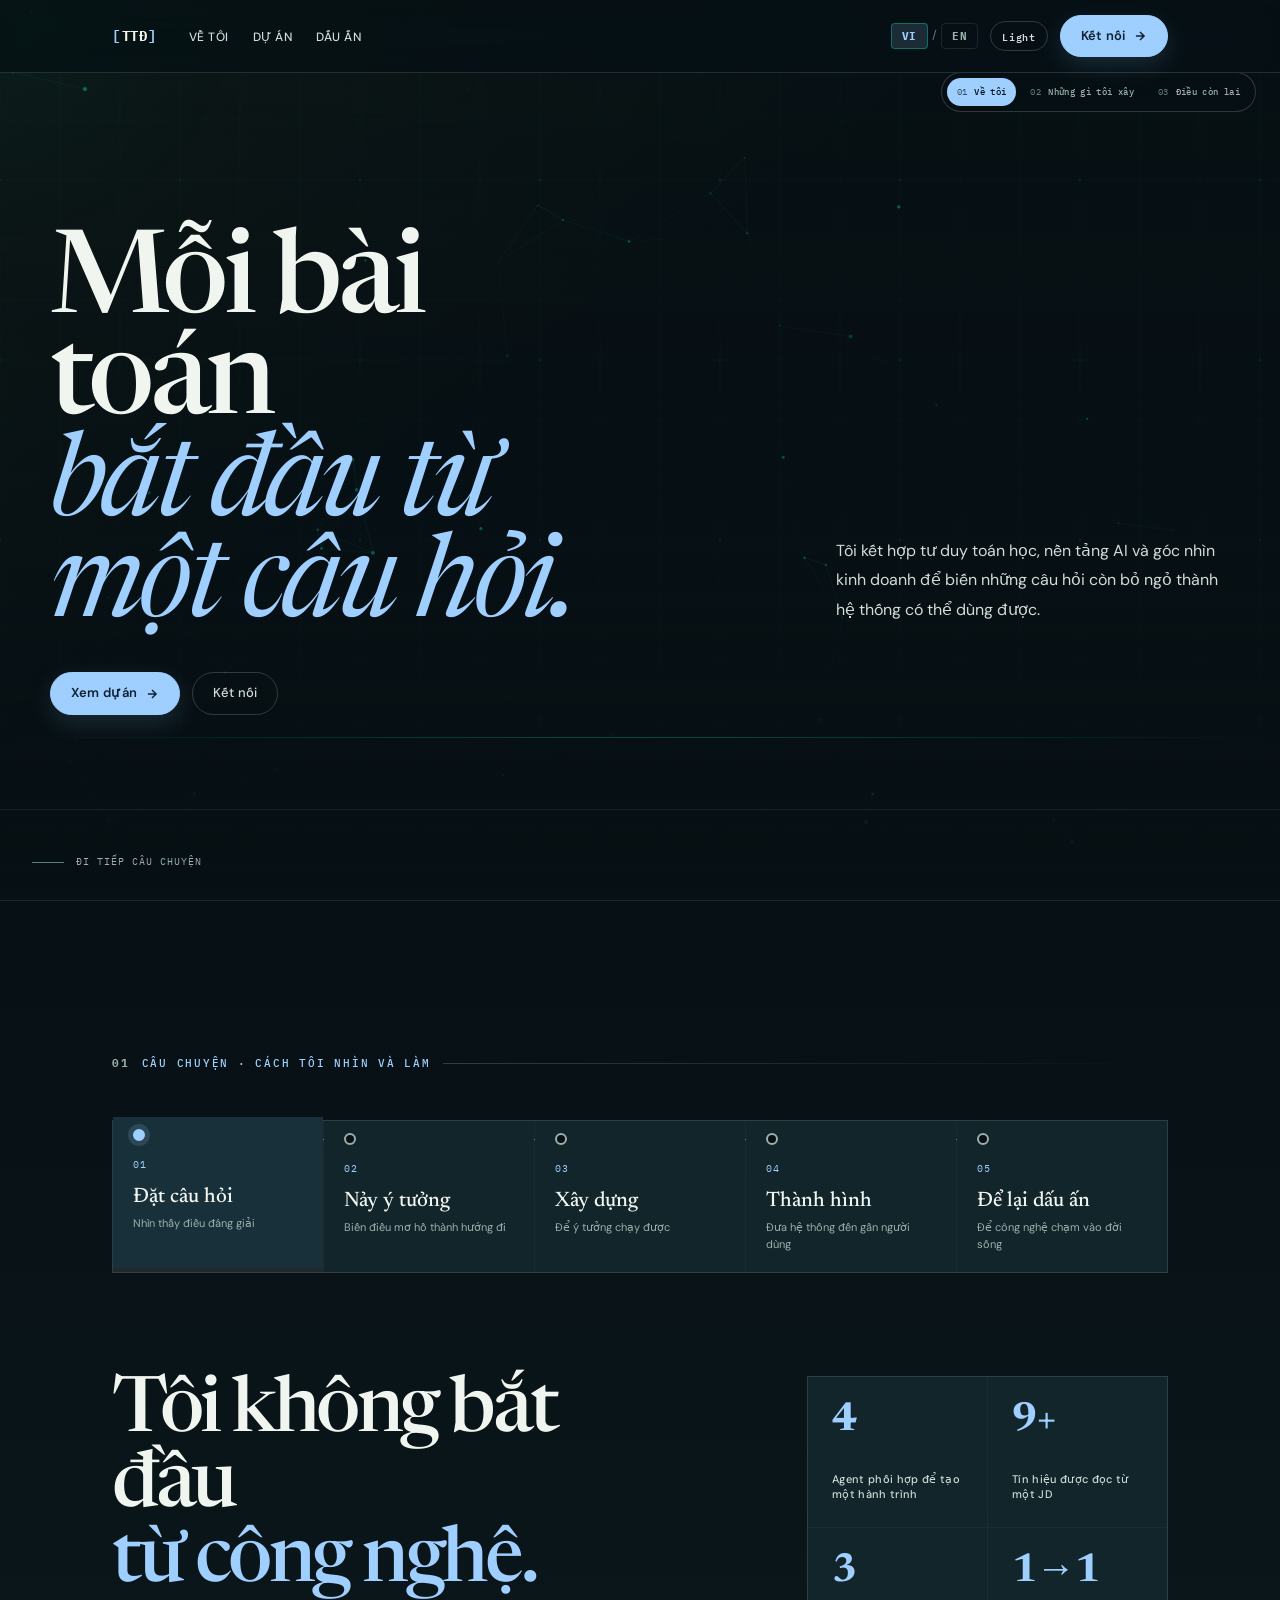
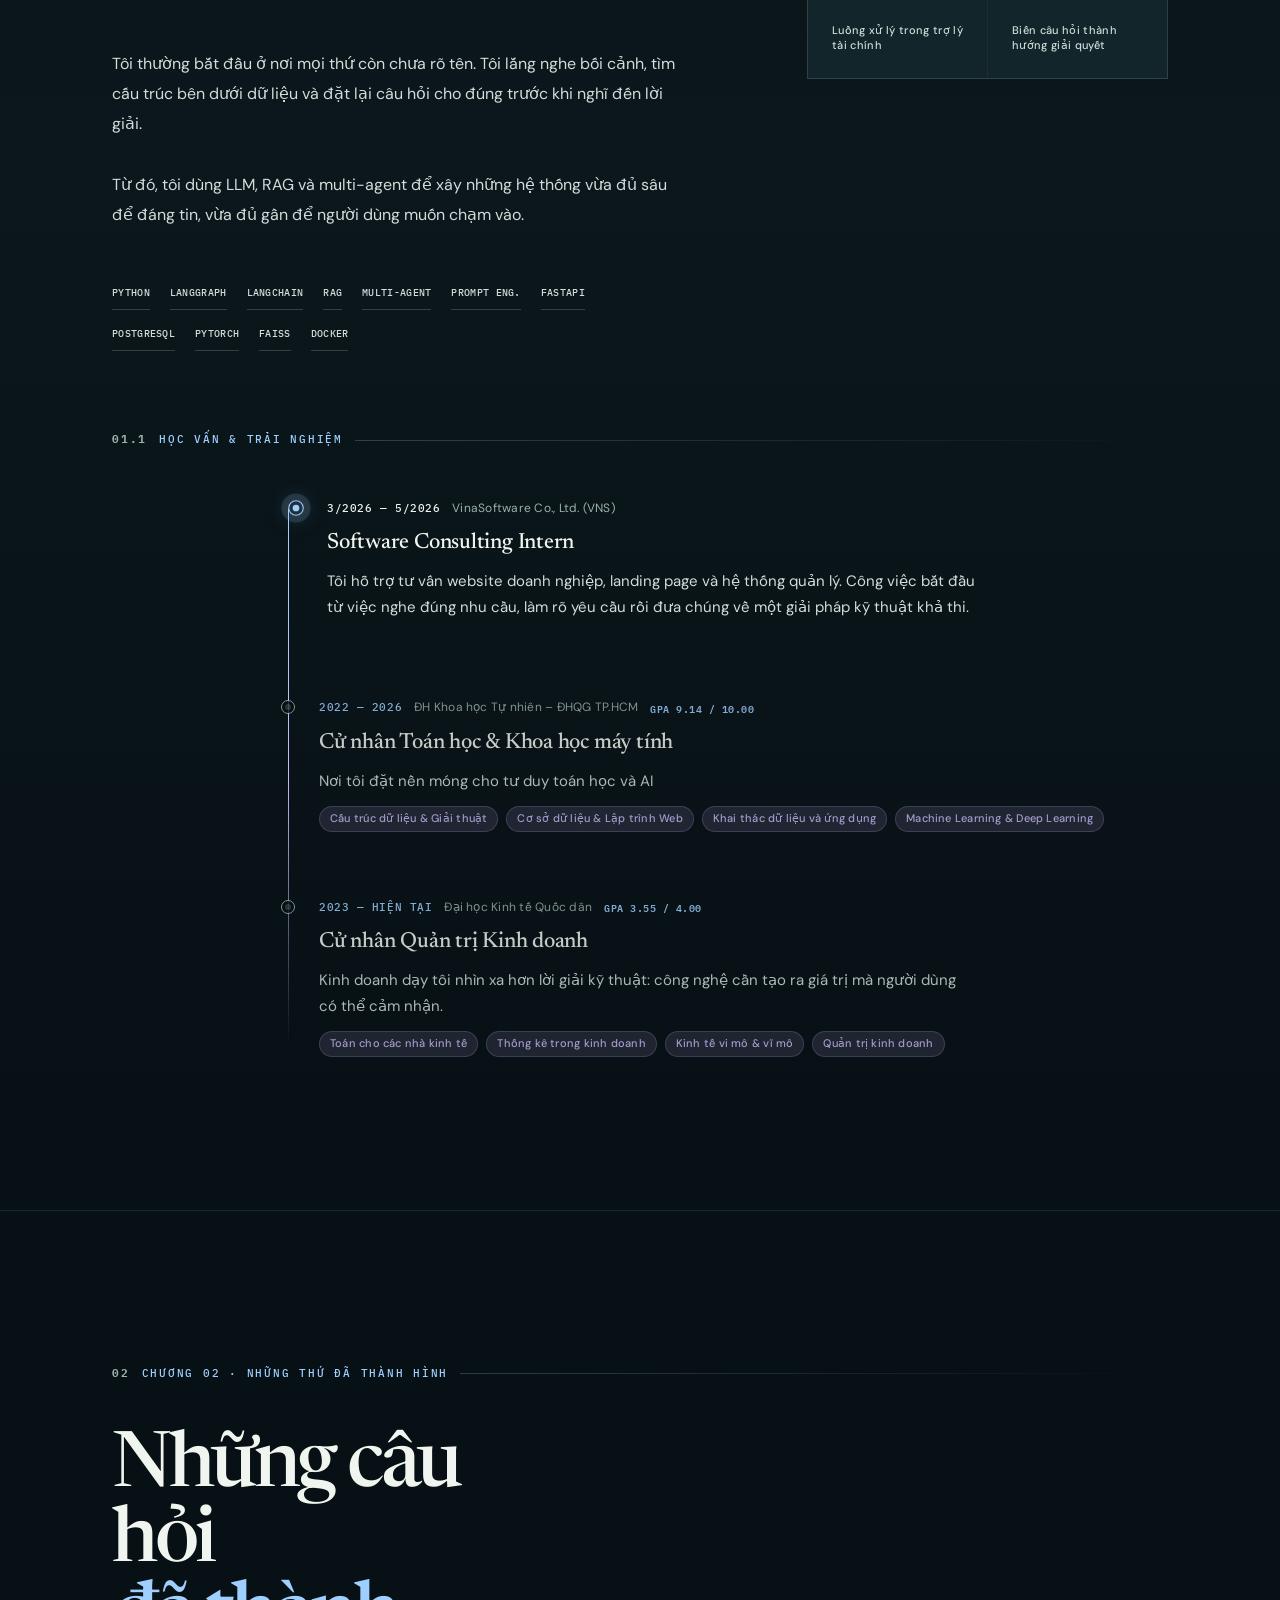
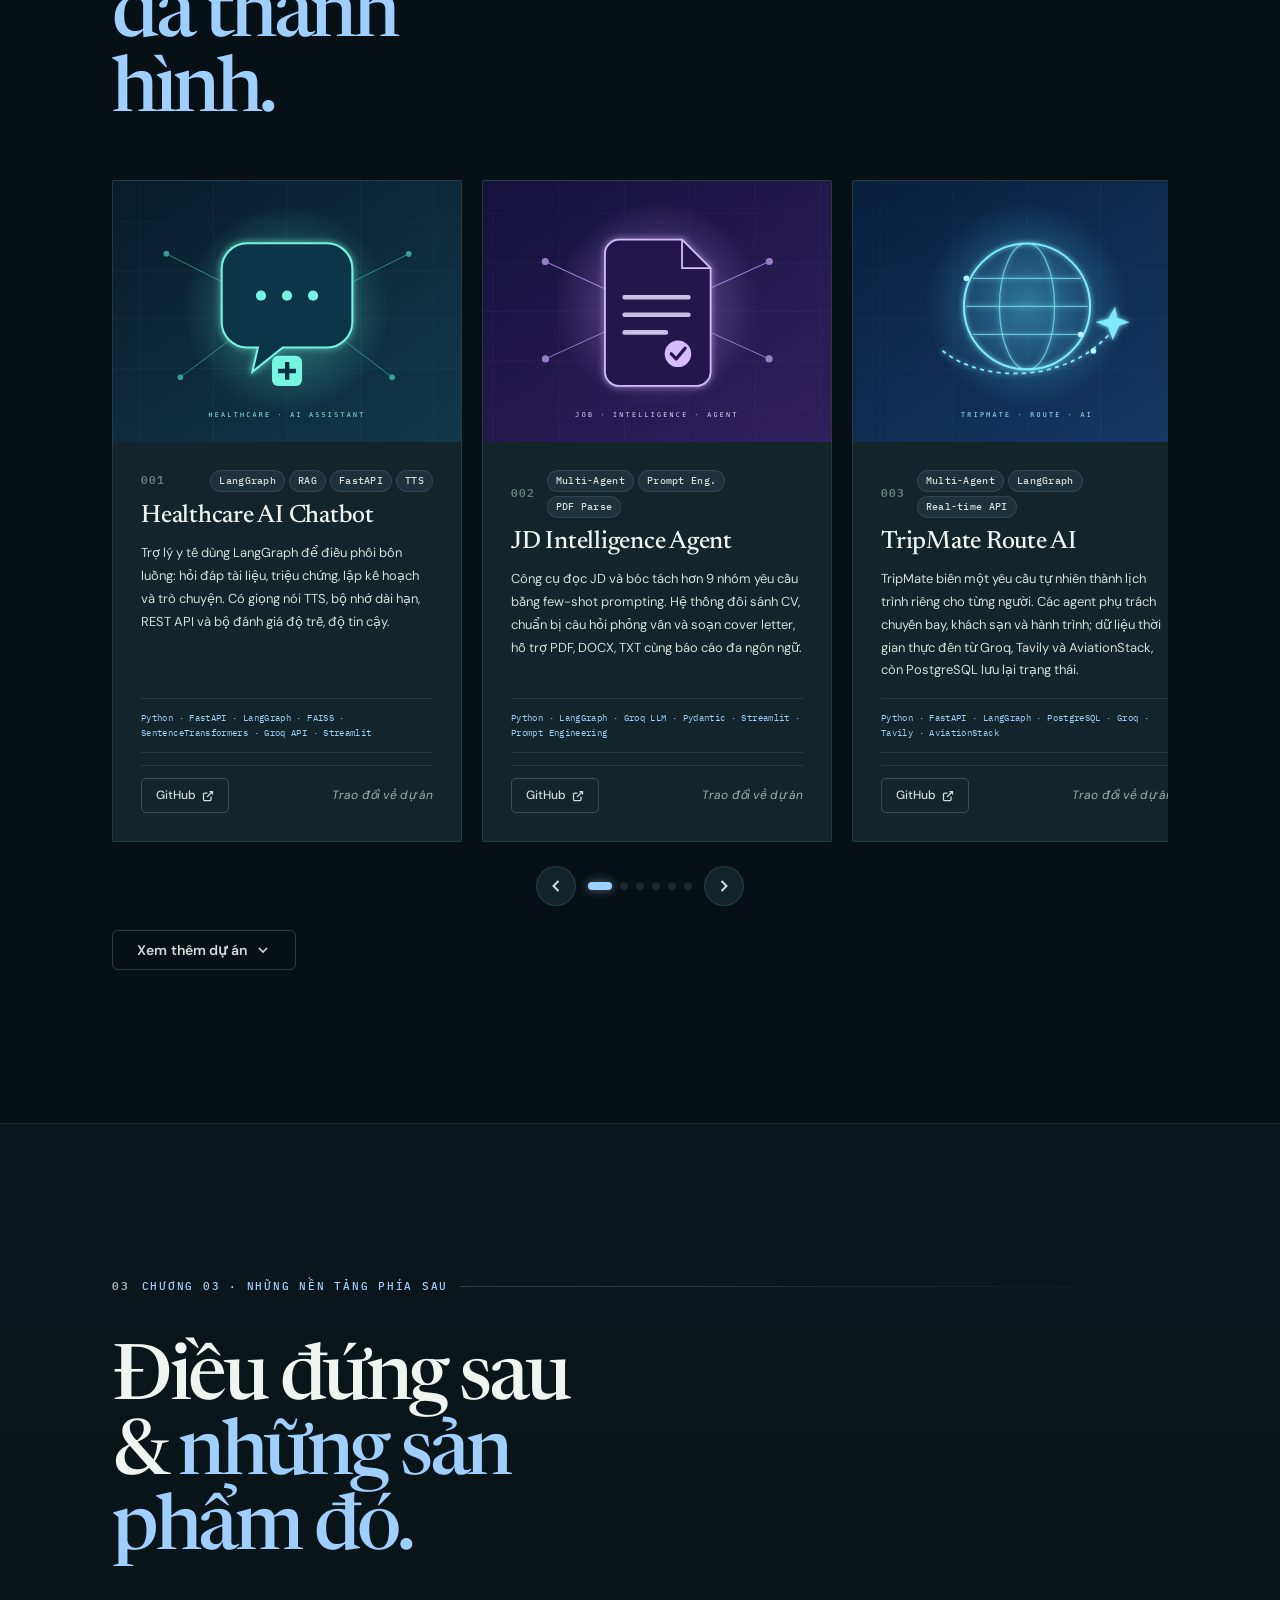
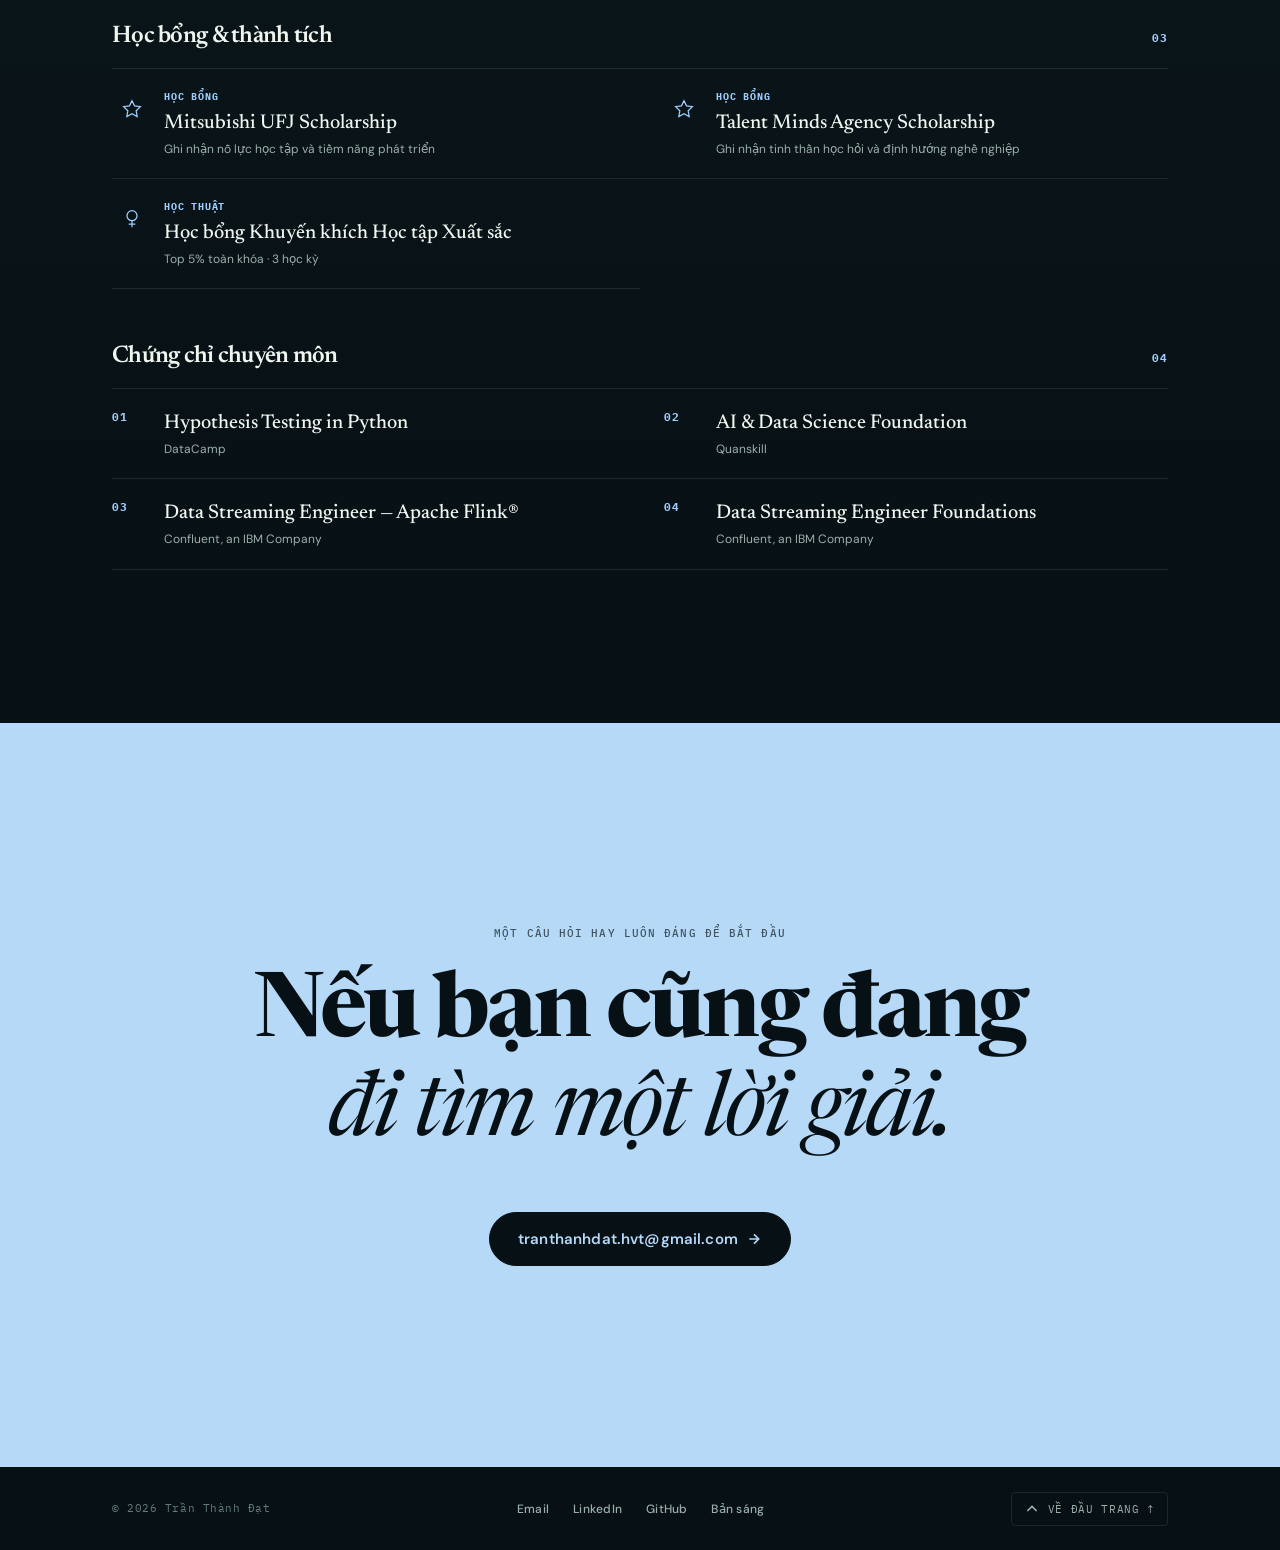
==== commit 760f469a: "feat: redesign CV story and add light page" ====
--- a/index.html
+++ b/index.html
@@ -7,10 +7,18 @@
     <title>Trần Thành Đạt — AI Engineer</title>
     <link rel="preconnect" href="https://fonts.googleapis.com" />
     <link rel="preconnect" href="https://fonts.gstatic.com" crossorigin />
-    <link href="https://fonts.googleapis.com/css2?family=Inter:wght@300;400;500;600;700&family=Space+Grotesk:wght@400;500;600;700&family=JetBrains+Mono:wght@400;500;700&display=swap" rel="stylesheet" />
+    <link href="https://fonts.googleapis.com/css2?family=DM+Sans:wght@400;500;600;700&family=Newsreader:opsz,wght@6..72,400;6..72,500;6..72,600&family=IBM+Plex+Mono:wght@400;500;600;700&display=swap" rel="stylesheet" />
     <link rel="stylesheet" href="styles.css" />
   </head>
   <body>
+    <!--
+      THESIS: Một portfolio có thể được nhớ như một câu chuyện, không chỉ như một bảng thành tích.
+      OWN-WORLD: Sân khấu đêm với các đường chân trời dữ liệu, chữ sáng rõ và những nhịp chuyển có chủ đích.
+      STORY: Người xem đi từ câu hỏi, qua tư duy và hệ thống, đến bằng chứng rồi chủ động kết nối.
+      FIRST VIEWPORT: Câu mở đầu lớn ở trung tâm, CTA rõ ràng và đường dây ba nhịp Hỏi đúng / Xây chắc / Tạo ích ngay bên dưới.
+      FORM: Experience / story-led horizon, seed 5c033070.
+      FINISH: unreviewed and undocumented is unfinished; this build ends with the finish review, the verdict, and DESIGN.md
+    -->
 
     <!-- Background canvas -->
     <canvas id="bgCanvas" aria-hidden="true"></canvas>
@@ -25,9 +33,9 @@
           <span class="logo-bracket" aria-hidden="true">]</span>
         </a>
         <ul class="nav-links" role="list">
-          <li><a class="nav-link" href="#about" data-i18n="navAbout">Giới thiệu</a></li>
+          <li><a class="nav-link" href="#about" data-i18n="navAbout">Về tôi</a></li>
           <li><a class="nav-link" href="#projects" data-i18n="navProjects">Dự án</a></li>
-          <li><a class="nav-link" href="#recognition" data-i18n="navRecognition">Ghi nhận</a></li>
+          <li><a class="nav-link" href="#recognition" data-i18n="navRecognition">Dấu ấn</a></li>
         </ul>
         <div class="nav-actions">
           <div class="language-switcher" aria-label="Language selector">
@@ -35,25 +43,27 @@
             <span class="lang-sep" aria-hidden="true">/</span>
             <button class="lang-btn" data-lang="en" aria-pressed="false">EN</button>
           </div>
+          <a class="theme-link" href="light.html" data-i18n="lightMode" aria-label="Mở phiên bản nền sáng">Light</a>
           <a class="btn-primary" href="mailto:tranthanhdat.hvt@gmail.com" aria-label="Liên hệ qua email">
-            <span data-i18n="headerCta">Liên hệ</span>
+            <span data-i18n="headerCta">Kết nối</span>
             <svg width="14" height="14" viewBox="0 0 24 24" fill="none" stroke="currentColor" stroke-width="2.5" aria-hidden="true"><path d="M5 12h14M12 5l7 7-7 7"/></svg>
           </a>
         </div>
       </div>
     </nav>
+    <div class="nav-story-progress" aria-label="Vị trí trong câu chuyện">
+      <a href="#about" class="story-progress-item active" data-progress-target="about"><span>01</span><strong data-i18n="progressAbout">Về tôi</strong></a>
+      <a href="#projects" class="story-progress-item" data-progress-target="projects"><span>02</span><strong data-i18n="progressProjects">Những gì tôi xây</strong></a>
+      <a href="#recognition" class="story-progress-item" data-progress-target="recognition"><span>03</span><strong data-i18n="progressRecognition">Điều còn lại</strong></a>
+    </div>
 
     <!-- Hero -->
     <section class="hero" id="top" aria-labelledby="heroHeading">
       <div class="hero-inner">
-        <div class="hero-eyebrow reveal">
-          <span class="status-dot" aria-hidden="true"></span>
-          <span data-i18n="availability">Sẵn sàng cho vị trí AI Engineer & Quant Researcher</span>
-        </div>
         <h1 class="hero-title reveal" id="heroHeading">
-          <span data-i18n-html="heroTitle">AI Engineer.<br><em>Tư duy định lượng.</em></span>
+          <span data-i18n-html="heroTitle">Mỗi bài toán<br><em>bắt đầu từ một câu hỏi.</em></span>
         </h1>
-        <p class="hero-desc reveal" data-i18n="heroDescription">Tốt nghiệp kép Toán – Tin (GPA 9.14) và Quản trị Kinh doanh (GPA 3.55) tại VNUHCM-US &amp; NEU. Tôi xây hệ thống AI end-to-end — từ kiến trúc LLM, RAG pipeline, đến Multi-Agent workflows — và đọc được ngôn ngữ của cả dữ liệu lẫn quyết định kinh doanh.</p>
+        <p class="hero-desc reveal" data-i18n="heroDescription">Tôi học song song Toán – Tin (GPA 9.14) và Quản trị Kinh doanh (GPA 3.55) tại VNUHCM-US và NEU. Tôi xây hệ thống AI từ LLM, RAG đến multi-agent, để dữ liệu trở thành những quyết định sáng rõ hơn.</p>
         <div class="hero-cta reveal">
           <a class="btn-primary" href="#projects" aria-label="Xem dự án">
             <span data-i18n="viewProjects">Xem dự án</span>
@@ -63,31 +73,10 @@
             <span data-i18n="headerCta">Liên hệ</span>
           </a>
         </div>
-        <div class="hero-metrics reveal" aria-label="Key metrics">
-          <div class="hero-metric">
-            <span class="metric-value">9.14</span>
-            <span class="metric-label" data-i18n="metricGpa">GPA Toán – Tin</span>
-          </div>
-          <div class="hero-metric-sep" aria-hidden="true"></div>
-          <div class="hero-metric">
-            <span class="metric-value">Top 5%</span>
-            <span class="metric-label" data-i18n="metricRank">Toàn khóa, 3 kỳ</span>
-          </div>
-          <div class="hero-metric-sep" aria-hidden="true"></div>
-          <div class="hero-metric">
-            <span class="metric-value">6</span>
-            <span class="metric-label" data-i18n="metricProjects">Hệ thống AI & Định lượng đã ship</span>
-          </div>
-          <div class="hero-metric-sep" aria-hidden="true"></div>
-          <div class="hero-metric">
-            <span class="metric-value">2×</span>
-            <span class="metric-label" data-i18n="metricDegrees">Bằng cử nhân</span>
-          </div>
-        </div>
       </div>
       <div class="hero-scroll" aria-hidden="true">
         <div class="scroll-line"></div>
-        <span class="scroll-text" data-i18n="scroll">Khám phá thêm</span>
+        <span class="scroll-text" data-i18n="scroll">Đi tiếp câu chuyện</span>
       </div>
     </section>
 
@@ -96,13 +85,41 @@
       <div class="container">
         <div class="section-label reveal">
           <span class="label-num" aria-hidden="true">01</span>
-          <span data-i18n="aboutLabel">Về tôi</span>
+          <span data-i18n="aboutLabel">Câu chuyện · Cách tôi nhìn và làm</span>
+        </div>
+        <div class="integrated-story reveal" aria-label="Các chặng trong câu chuyện">
+          <div class="integrated-story-line" aria-hidden="true"></div>
+          <article class="integrated-step integrated-step--active">
+            <span class="integrated-step-index">01</span>
+            <h3 data-i18n="storyQuestion">Đặt câu hỏi</h3>
+            <p data-i18n="storyQuestionDetail">Nhìn thấy điều đáng giải</p>
+          </article>
+          <article class="integrated-step">
+            <span class="integrated-step-index">02</span>
+            <h3 data-i18n="storyIdea">Nảy ý tưởng</h3>
+            <p data-i18n="storyIdeaDetail">Biến điều mơ hồ thành hướng đi</p>
+          </article>
+          <article class="integrated-step">
+            <span class="integrated-step-index">03</span>
+            <h3 data-i18n="storyBuild">Xây dựng</h3>
+            <p data-i18n="storyBuildDetail">Để ý tưởng chạy được</p>
+          </article>
+          <article class="integrated-step">
+            <span class="integrated-step-index">04</span>
+            <h3 data-i18n="storyProduct">Thành hình</h3>
+            <p data-i18n="storyProductDetail">Đưa hệ thống đến gần người dùng</p>
+          </article>
+          <article class="integrated-step">
+            <span class="integrated-step-index">05</span>
+            <h3 data-i18n="storyImpact">Để lại dấu ấn</h3>
+            <p data-i18n="storyImpactDetail">Để công nghệ chạm vào đời sống</p>
+          </article>
         </div>
         <div class="about-grid">
           <div class="about-text">
-            <h2 class="section-heading reveal" id="aboutHeading" data-i18n-html="aboutHeading">Nơi toán học<br><span>gặp trí tuệ nhân tạo.</span></h2>
-            <p class="about-para reveal" data-i18n="aboutText1">Tôi tốt nghiệp song song Toán – Khoa học máy tính và Quản trị Kinh doanh — không phải để ghi thêm bằng cấp, mà để có thể đọc cùng lúc ngôn ngữ của dữ liệu, của thuật toán, và của quyết định kinh doanh.</p>
-            <p class="about-para reveal" data-i18n="aboutText2">Hướng phát triển của tôi là AI Engineer và Quantitative Researcher: xây hệ thống LLM có kiến trúc rõ ràng, pipeline RAG đáng tin cậy, và Multi-Agent workflows giải quyết bài toán thật — không dừng lại ở demo.</p>
+            <h2 class="section-heading reveal" id="aboutHeading" data-i18n-html="aboutHeading">Tôi không bắt đầu<br><span>từ công nghệ.</span></h2>
+            <p class="about-para reveal" data-i18n="aboutText1">Tôi học Toán – Khoa học máy tính cùng Quản trị Kinh doanh để nhìn một bài toán trọn vẹn hơn: từ dữ liệu, thuật toán đến giá trị tạo ra cho con người và tổ chức.</p>
+            <p class="about-para reveal" data-i18n="aboutText2">Tôi theo đuổi AI Engineering và Quantitative Research, tập trung vào những hệ thống LLM mạch lạc, RAG đáng tin cậy và multi-agent giải quyết được việc thật.</p>
             <div class="tech-stack reveal" aria-label="Tech stack">
               <span class="tech-tag">Python</span>
               <span class="tech-tag">LangGraph</span>
@@ -120,19 +137,19 @@
           <div class="stats-grid reveal">
             <div class="stat-card">
               <span class="stat-value">4</span>
-              <span class="stat-label" data-i18n="statAgents">Agent chuyên biệt — TripMate</span>
+              <span class="stat-label" data-i18n="statAgents">Agent phối hợp để tạo một hành trình</span>
             </div>
             <div class="stat-card">
               <span class="stat-value">9+</span>
-              <span class="stat-label" data-i18n="statDimensions">Chiều phân tích JD tự động</span>
+              <span class="stat-label" data-i18n="statDimensions">Tín hiệu được đọc từ một JD</span>
             </div>
             <div class="stat-card">
-              <span class="stat-value">3.55</span>
-              <span class="stat-label" data-i18n="statBba">GPA Quản trị KD / 4.00</span>
+              <span class="stat-value">3</span>
+              <span class="stat-label" data-i18n="statBba">Luồng xử lý trong trợ lý tài chính</span>
             </div>
             <div class="stat-card">
-              <span class="stat-value">5+</span>
-              <span class="stat-label" data-i18n="statLlms">LLM platforms tích hợp</span>
+              <span class="stat-value">1→1</span>
+              <span class="stat-label" data-i18n="statLlms">Biến câu hỏi thành hướng giải quyết</span>
             </div>
           </div>
         </div>
@@ -140,7 +157,7 @@
         <!-- Education & Experience -->
         <div class="section-label reveal" style="margin-top: 80px;">
           <span class="label-num" aria-hidden="true">01.1</span>
-          <span data-i18n="educationLabel">Học vấn & kinh nghiệm</span>
+          <span data-i18n="educationLabel">Học vấn & trải nghiệm</span>
         </div>
         <div class="timeline reveal">
           <div class="timeline-item">
@@ -151,7 +168,7 @@
                 <span class="timeline-org" data-i18n="consultingOrg">VinaSoftware Co., Ltd. (VNS)</span>
               </div>
               <h3 class="timeline-title" data-i18n="roleConsulting">Software Consulting Intern</h3>
-              <p class="timeline-desc" data-i18n="consultingText">Tham gia tư vấn phần mềm cho enterprise websites, landing pages và business management systems. Phân tích yêu cầu, đặc tả chức năng, và kết nối nhu cầu kinh doanh với giải pháp kỹ thuật trong toàn bộ vòng đời sản phẩm.</p>
+              <p class="timeline-desc" data-i18n="consultingText">Tôi hỗ trợ tư vấn website doanh nghiệp, landing page và hệ thống quản lý. Công việc bắt đầu từ việc nghe đúng nhu cầu, làm rõ yêu cầu rồi đưa chúng về một giải pháp kỹ thuật khả thi.</p>
             </div>
           </div>
           <div class="timeline-item">
@@ -160,9 +177,10 @@
               <div class="timeline-meta">
                 <span class="timeline-year">2022 — 2026</span>
                 <span class="timeline-org" data-i18n="vnuhcm">ĐH Khoa học Tự nhiên – ĐHQG TP.HCM</span>
+                <span class="timeline-gpa">GPA 9.14 / 10.00</span>
               </div>
               <h3 class="timeline-title" data-i18n="degreeCs">Cử nhân Toán học & Khoa học máy tính</h3>
-              <p class="timeline-desc" data-i18n="vnuhcmText">Nơi giúp tôi phát triển nền tảng toán học và AI vững chắc</p>
+              <p class="timeline-desc" data-i18n="vnuhcmText">Nơi tôi đặt nền móng cho tư duy toán học và AI</p>
               <div class="coursework-tags" aria-label="Relevant coursework">
                 <span class="course-tag" data-i18n="vnuhcmCourse1">Cấu trúc dữ liệu & Giải thuật</span>
                 <span class="course-tag" data-i18n="vnuhcmCourse2">Cơ sở dữ liệu & Lập trình Web</span>
@@ -177,9 +195,10 @@
               <div class="timeline-meta">
                 <span class="timeline-year">2023 — <span data-i18n="present">NAY</span></span>
                 <span class="timeline-org" data-i18n="neu">Đại học Kinh tế Quốc dân</span>
+                <span class="timeline-gpa">GPA 3.55 / 4.00</span>
               </div>
               <h3 class="timeline-title" data-i18n="degreeBba">Cử nhân Quản trị Kinh doanh</h3>
-              <p class="timeline-desc" data-i18n="neuText">Góc nhìn kinh doanh giúp tôi định hình sản phẩm AI theo hướng tạo giá trị thực, không chỉ kỹ thuật.</p>
+              <p class="timeline-desc" data-i18n="neuText">Kinh doanh dạy tôi nhìn xa hơn lời giải kỹ thuật: công nghệ cần tạo ra giá trị mà người dùng có thể cảm nhận.</p>
               <div class="coursework-tags" aria-label="Relevant coursework">
                 <span class="course-tag" data-i18n="neuCourse1">Toán cho các nhà kinh tế</span>
                 <span class="course-tag" data-i18n="neuCourse2">Thống kê trong kinh doanh</span>
@@ -197,9 +216,9 @@
       <div class="container">
         <div class="section-label reveal">
           <span class="label-num" aria-hidden="true">02</span>
-          <span data-i18n="workLabel">Dự án chọn lọc</span>
-        </div>
-        <h2 class="section-heading reveal" id="projectsHeading" data-i18n-html="projectHeading">Dự án <span>AI & Định lượng</span></h2>
+          <span data-i18n="workLabel">Chương 02 · Những thứ đã thành hình</span>
+        </div>
+        <h2 class="section-heading reveal" id="projectsHeading" data-i18n-html="projectHeading">Những câu hỏi<br><span>đã thành hình.</span></h2>
 
         <div class="projects-carousel" id="projectsCarousel">
           <div class="projects-track" id="projectsTrack">
@@ -218,7 +237,7 @@
                   </div>
                 </div>
                 <h3 class="project-title" id="p1Title">Healthcare AI Chatbot</h3>
-                <p class="project-desc" data-i18n="project1">Trợ lý y tế thông minh dùng LangGraph StateGraph để điều phối đa luồng hội thoại (RAG, Symptom, Planner, Chat). Tích hợp voice TTS, persistent memory bằng vector embeddings, REST API endpoint và evaluation scripts đo latency & độ tin cậy.</p>
+                <p class="project-desc" data-i18n="project1">Trợ lý y tế dùng LangGraph để điều phối bốn luồng: hỏi đáp tài liệu, triệu chứng, lập kế hoạch và trò chuyện. Có giọng nói TTS, bộ nhớ dài hạn, REST API và bộ đánh giá độ trễ, độ tin cậy.</p>
                 <div class="project-stack" aria-hidden="true">
                   Python · FastAPI · LangGraph · FAISS · SentenceTransformers · Groq API · Streamlit
                 </div>
@@ -246,7 +265,7 @@
                   </div>
                 </div>
                 <h3 class="project-title" id="p2Title">JD Intelligence Agent</h3>
-                <p class="project-desc" data-i18n="project2">Pipeline trích xuất 9+ chiều yêu cầu từ JD thô bằng few-shot prompting và schema-guided outputs. Đối sánh CV, tạo hướng dẫn phỏng vấn, soạn cover letter — toàn bộ end-to-end trong Streamlit với hỗ trợ PDF/DOCX/TXT và đa ngôn ngữ.</p>
+                <p class="project-desc" data-i18n="project2">Công cụ đọc JD và bóc tách hơn 9 nhóm yêu cầu bằng few-shot prompting. Hệ thống đối sánh CV, chuẩn bị câu hỏi phỏng vấn và soạn cover letter, hỗ trợ PDF, DOCX, TXT cùng báo cáo đa ngôn ngữ.</p>
                 <div class="project-stack" aria-hidden="true">
                   Python · LangGraph · Groq LLM · Pydantic · Streamlit · Prompt Engineering
                 </div>
@@ -274,7 +293,7 @@
                   </div>
                 </div>
                 <h3 class="project-title" id="p3Title">TripMate Route AI</h3>
-                <p class="project-desc" data-i18n="project3">Hệ thống lập kế hoạch du lịch biến natural-language request thành lịch trình cá nhân hóa qua LangGraph workflow. Các agent chuyên biệt xử lý flight search, hotel, itinerary; tích hợp Groq, Tavily, AviationStack API real-time. State được persist trên PostgreSQL (Render).</p>
+                <p class="project-desc" data-i18n="project3">TripMate biến một yêu cầu tự nhiên thành lịch trình riêng cho từng người. Các agent phụ trách chuyến bay, khách sạn và hành trình; dữ liệu thời gian thực đến từ Groq, Tavily và AviationStack, còn PostgreSQL lưu lại trạng thái.</p>
                 <div class="project-stack" aria-hidden="true">
                   Python · FastAPI · LangGraph · PostgreSQL · Groq · Tavily · AviationStack
                 </div>
@@ -317,10 +336,10 @@
                   <circle cx="1020" cy="380" r="6" fill="#00d4aa"/>
                   <circle cx="540" cy="580" r="5" fill="#ff5c8a"/>
                   <circle cx="660" cy="520" r="5" fill="#ff5c8a"/>
-                  <text x="80" y="940" fill="#6a7e94" font-family="JetBrains Mono" font-size="22" font-weight="500">SMA_50</text>
-                  <text x="1180" y="940" fill="#6a7e94" font-family="JetBrains Mono" font-size="22" font-weight="500">SMA_200</text>
-                  <text x="80" y="100" fill="#00d4aa" font-family="JetBrains Mono" font-size="24" font-weight="700">+24.8%</text>
-                  <text x="80" y="140" fill="#6a7e94" font-family="JetBrains Mono" font-size="18">Sharpe 1.62 · MaxDD -11.3%</text>
+                  <text x="80" y="940" fill="#6a7e94" font-family="IBM Plex Mono" font-size="22" font-weight="500">SMA_50</text>
+                  <text x="1180" y="940" fill="#6a7e94" font-family="IBM Plex Mono" font-size="22" font-weight="500">SMA_200</text>
+                  <text x="80" y="100" fill="#00d4aa" font-family="IBM Plex Mono" font-size="24" font-weight="700">+24.8%</text>
+                  <text x="80" y="140" fill="#6a7e94" font-family="IBM Plex Mono" font-size="18">Sharpe 1.62 · MaxDD -11.3%</text>
                 </svg>
               </div>
               <div class="project-body">
@@ -329,7 +348,7 @@
                   <span class="project-category" data-i18n="catQuant">Quantitative Research</span>
                 </div>
                 <h3 class="project-title" id="p4Title">MA Crossover Backtester</h3>
-                <p class="project-desc" data-i18n="project4">Framework backtest chiến lược Golden/Death Cross với vectorized engine, transaction cost modeling, walk-forward validation, và sensitivity analysis. Pipeline từ raw OHLCV → signals → Sharpe, CAGR, Max Drawdown → dashboard Streamlit trực quan từng regime.</p>
+                <p class="project-desc" data-i18n="project4">Bộ công cụ backtest Golden/Death Cross với engine vector hóa, chi phí giao dịch, walk-forward validation và sensitivity analysis. Từ OHLCV, hệ thống tạo tín hiệu rồi đo Sharpe, CAGR, Max Drawdown theo từng trạng thái thị trường.</p>
                 <div class="project-stack" aria-hidden="true">
                   Python · pandas · NumPy · TA-Lib · yfinance · Streamlit · Plotly
                 </div>
@@ -363,7 +382,7 @@
                     <line x1="0" y1="768" x2="1536" y2="768"/>
                   </g>
                   <circle cx="768" cy="512" r="240" fill="url(#nodeQ5)"/>
-                  <g font-family="JetBrains Mono" font-weight="700" text-anchor="middle">
+                  <g font-family="IBM Plex Mono" font-weight="700" text-anchor="middle">
                     <rect x="200" y="200" width="240" height="80" rx="8" fill="#141c29" stroke="#7c6dfa" stroke-width="1.5"/>
                     <text x="320" y="248" fill="#a8b8cc" font-size="22">Query Router</text>
                     <rect x="1096" y="200" width="240" height="80" rx="8" fill="#141c29" stroke="#00d4aa" stroke-width="1.5"/>
@@ -381,11 +400,11 @@
                   </g>
                   <g>
                     <circle cx="768" cy="512" r="60" fill="#0d1219" stroke="#7c6dfa" stroke-width="2"/>
-                    <text x="768" y="508" text-anchor="middle" fill="#f0f4f8" font-family="Space Grotesk" font-size="20" font-weight="700">Groq</text>
-                    <text x="768" y="532" text-anchor="middle" fill="#a8b8cc" font-family="JetBrains Mono" font-size="14">LLM</text>
-                  </g>
-                  <text x="80" y="100" fill="#7c6dfa" font-family="JetBrains Mono" font-size="24" font-weight="700">3 paths</text>
-                  <text x="80" y="140" fill="#6a7e94" font-family="JetBrains Mono" font-size="18">Market · RAG · Combined</text>
+                    <text x="768" y="508" text-anchor="middle" fill="#f0f4f8" font-family="Be Vietnam Pro" font-size="20" font-weight="700">Groq</text>
+                    <text x="768" y="532" text-anchor="middle" fill="#a8b8cc" font-family="IBM Plex Mono" font-size="14">LLM</text>
+                  </g>
+                  <text x="80" y="100" fill="#7c6dfa" font-family="IBM Plex Mono" font-size="24" font-weight="700">3 paths</text>
+                  <text x="80" y="140" fill="#6a7e94" font-family="IBM Plex Mono" font-size="18">Market · RAG · Combined</text>
                 </svg>
               </div>
               <div class="project-body">
@@ -394,7 +413,7 @@
                   <span class="project-category" data-i18n="catQuant">Quantitative Research</span>
                 </div>
                 <h3 class="project-title" id="p5Title">AI Financial Assistant</h3>
-                <p class="project-desc" data-i18n="project5">Trợ lý tài chính song ngữ với hybrid architecture: 3 đường xử lý (Market Data real-time, Knowledge RAG, Combined analysis). Query router tự động phân luồng khái niệm / dữ liệu số / phân tích tổng hợp. ETL pipeline nạp báo cáo tài chính, citation có cấu trúc, tích hợp vnstock · Yahoo Finance · EcoData macro.</p>
+                <p class="project-desc" data-i18n="project5">Trợ lý tài chính song ngữ với ba hướng xử lý: dữ liệu thị trường, Knowledge RAG và phân tích kết hợp. Query router tự chọn đường đi; ETL pipeline nạp báo cáo và kết nối vnstock, Yahoo Finance cùng dữ liệu vĩ mô EcoData.</p>
                 <div class="project-stack" aria-hidden="true">
                   Python · FastAPI · Qdrant · BGE · Groq · DuckDB · LangChain
                 </div>
@@ -443,10 +462,10 @@
                     <line x1="1080" y1="280" x2="1200" y2="340"/>
                     <line x1="1200" y1="340" x2="1280" y2="260"/>
                   </g>
-                  <text x="1080" y="200" fill="#ff5c8a" font-family="JetBrains Mono" font-size="18" font-weight="700">ANOMALY</text>
-                  <text x="440" y="780" fill="#00d4aa" font-family="JetBrains Mono" font-size="20" font-weight="700">NORMAL</text>
-                  <text x="80" y="100" fill="#f0f4f8" font-family="Space Grotesk" font-size="24" font-weight="700">Isolation Forest · One-Class SVM</text>
-                  <text x="80" y="140" fill="#6a7e94" font-family="JetBrains Mono" font-size="18">Autoencoder (PyTorch) · SHAP explainability</text>
+                  <text x="1080" y="200" fill="#ff5c8a" font-family="IBM Plex Mono" font-size="18" font-weight="700">ANOMALY</text>
+                  <text x="440" y="780" fill="#00d4aa" font-family="IBM Plex Mono" font-size="20" font-weight="700">NORMAL</text>
+                  <text x="80" y="100" fill="#f0f4f8" font-family="Be Vietnam Pro" font-size="24" font-weight="700">Isolation Forest · One-Class SVM</text>
+                  <text x="80" y="140" fill="#6a7e94" font-family="IBM Plex Mono" font-size="18">Autoencoder (PyTorch) · SHAP explainability</text>
                 </svg>
               </div>
               <div class="project-body">
@@ -455,7 +474,7 @@
                   <span class="project-category" data-i18n="catQuant">Quantitative Research</span>
                 </div>
                 <h3 class="project-title" id="p6Title">SECOM Anomaly Detection</h3>
-                <p class="project-desc" data-i18n="project6">Pipeline end-to-end phát hiện anomaly trên dữ liệu sensor bán dẫn (UCI SECOM) — cùng bài toán unsupervised phát hiện bất thường áp dụng cho risk / fraud detection trong finance. So sánh Isolation Forest, One-Class SVM, Autoencoder PyTorch. SHAP giải thích feature nào đẩy điểm vào vùng bất thường.</p>
+                <p class="project-desc" data-i18n="project6">Pipeline phát hiện bất thường trên dữ liệu cảm biến bán dẫn UCI SECOM. Dự án so sánh Isolation Forest, One-Class SVM và PyTorch Autoencoder, rồi dùng SHAP để chỉ ra yếu tố khiến một điểm dữ liệu trở nên khác thường.</p>
                 <div class="project-stack" aria-hidden="true">
                   Python · PyTorch · scikit-learn · SHAP · pandas · Streamlit
                 </div>
@@ -493,12 +512,17 @@
       <div class="container">
         <div class="section-label reveal">
           <span class="label-num" aria-hidden="true">03</span>
-          <span data-i18n="recognitionLabel">Ghi nhận</span>
-        </div>
-        <h2 class="section-heading reveal" id="recognitionHeading" data-i18n-html="recognitionHeading">Ghi nhận<br>&amp; <span>nền tảng</span></h2>
-
-        <div class="awards-grid">
-          <div class="award-card reveal">
+          <span data-i18n="recognitionLabel">Chương 03 · Những nền tảng phía sau</span>
+        </div>
+          <h2 class="section-heading reveal" id="recognitionHeading" data-i18n-html="recognitionHeading">Điều đứng sau<br>&amp; <span>những sản phẩm đó.</span></h2>
+
+        <div class="awards-block reveal" aria-labelledby="awardsHeading">
+          <div class="awards-header">
+            <h3 class="awards-heading" id="awardsHeading" data-i18n="awardsHeading">Học bổng &amp; học thuật</h3>
+            <span class="awards-count" aria-hidden="true">03</span>
+          </div>
+          <div class="awards-grid" role="list">
+          <div class="award-card reveal" role="listitem">
             <div class="award-icon" aria-hidden="true">
               <svg width="20" height="20" viewBox="0 0 24 24" fill="none" stroke="currentColor" stroke-width="1.5"><path d="M12 2l3.09 6.26L22 9.27l-5 4.87 1.18 6.88L12 17.77l-6.18 3.25L7 14.14 2 9.27l6.91-1.01L12 2z"/></svg>
             </div>
@@ -508,7 +532,7 @@
               <p class="award-sub" data-i18n="award1sub">Ghi nhận thành tích học tập và tiềm năng phát triển</p>
             </div>
           </div>
-          <div class="award-card reveal">
+          <div class="award-card reveal" role="listitem">
             <div class="award-icon" aria-hidden="true">
               <svg width="20" height="20" viewBox="0 0 24 24" fill="none" stroke="currentColor" stroke-width="1.5"><path d="M12 2l3.09 6.26L22 9.27l-5 4.87 1.18 6.88L12 17.77l-6.18 3.25L7 14.14 2 9.27l6.91-1.01L12 2z"/></svg>
             </div>
@@ -518,7 +542,7 @@
               <p class="award-sub" data-i18n="award2sub">Ghi nhận thái độ học tập và định hướng nghề nghiệp</p>
             </div>
           </div>
-          <div class="award-card reveal">
+          <div class="award-card reveal" role="listitem">
             <div class="award-icon" aria-hidden="true">
               <svg width="20" height="20" viewBox="0 0 24 24" fill="none" stroke="currentColor" stroke-width="1.5"><circle cx="12" cy="8" r="6"/><path d="M12 14v8M8 18h8"/></svg>
             </div>
@@ -529,6 +553,19 @@
             </div>
           </div>
         </div>
+        </div>
+        <div class="credentials-block reveal" aria-labelledby="credentialsHeading">
+          <div class="credentials-header">
+            <h3 class="credentials-heading" id="credentialsHeading" data-i18n="credentialsHeading">Chứng chỉ chuyên môn</h3>
+            <span class="credentials-count" aria-hidden="true">04</span>
+          </div>
+          <div class="credentials-grid" role="list">
+            <article class="credential-item" role="listitem"><span class="credential-index" aria-hidden="true">01</span><div class="credential-content"><p class="credential-name" data-i18n="credential1">Hypothesis Testing in Python</p><p class="credential-issuer" data-i18n="credential1Issuer">DataCamp</p></div></article>
+            <article class="credential-item" role="listitem"><span class="credential-index" aria-hidden="true">02</span><div class="credential-content"><p class="credential-name" data-i18n="credential2">AI &amp; Data Science Foundation</p><p class="credential-issuer" data-i18n="credential2Issuer">Quanskill</p></div></article>
+            <article class="credential-item" role="listitem"><span class="credential-index" aria-hidden="true">03</span><div class="credential-content"><p class="credential-name" data-i18n="credential3">Data Streaming Engineer — Apache Flink®</p><p class="credential-issuer" data-i18n="credential3Issuer">Confluent, an IBM Company</p></div></article>
+            <article class="credential-item" role="listitem"><span class="credential-index" aria-hidden="true">04</span><div class="credential-content"><p class="credential-name" data-i18n="credential4">Data Streaming Engineer Foundations</p><p class="credential-issuer" data-i18n="credential4Issuer">Confluent, an IBM Company</p></div></article>
+          </div>
+        </div>
       </div>
     </section>
 
@@ -536,8 +573,8 @@
     <section class="contact section" id="contact" aria-labelledby="contactHeading">
       <div class="container">
         <div class="contact-inner reveal">
-          <p class="contact-eyebrow" data-i18n="contactEyebrow">AI Engineer · Quant Researcher · Open to opportunities</p>
-          <h2 class="contact-heading" id="contactHeading" data-i18n-html="contactHeading">Hãy cùng nhau<br><em>chia sẻ những ý tưởng tuyệt vời.</em></h2>
+          <p class="contact-eyebrow" data-i18n="contactEyebrow">Một câu hỏi hay luôn đáng để bắt đầu</p>
+          <h2 class="contact-heading" id="contactHeading" data-i18n-html="contactHeading">Nếu bạn cũng đang<br><em>đi tìm một lời giải.</em></h2>
           <div class="contact-links">
             <a class="btn-primary btn-large" href="mailto:tranthanhdat.hvt@gmail.com">
               tranthanhdat.hvt@gmail.com
@@ -556,6 +593,7 @@
           <a href="mailto:tranthanhdat.hvt@gmail.com" target="_blank" rel="noopener noreferrer">Email</a>
           <a href="https://www.linkedin.com/in/%C4%91%E1%BA%A1t-tr%E1%BA%A7n-958337251" target="_blank" rel="noopener noreferrer">LinkedIn</a>
           <a href="https://github.com/Dartrint" target="_blank" rel="noopener noreferrer">GitHub</a>
+          <a href="light.html">Bản sáng</a>
         </nav>
         <button class="back-to-top" id="backToTop" aria-label="Lên đầu trang">
           <svg width="16" height="16" viewBox="0 0 24 24" fill="none" stroke="currentColor" stroke-width="2.5" aria-hidden="true"><path d="M5 15l7-7 7 7"/></svg>
--- a/styles.css
+++ b/styles.css
@@ -34,9 +34,9 @@
   --grid-color:  rgba(0, 212, 170, 0.04);
 
   /* Typography */
-  --font-display: 'Space Grotesk', sans-serif;
-  --font-body:    'Inter', sans-serif;
-  --font-mono:    'JetBrains Mono', monospace;
+  --font-display: 'Be Vietnam Pro', sans-serif;
+  --font-body:    'Be Vietnam Pro', sans-serif;
+  --font-mono:    'IBM Plex Mono', monospace;
 
   /* Spacing scale */
   --space-1: 4px;
@@ -383,6 +383,34 @@
   flex-direction: column;
   justify-content: center;
   padding: 120px var(--space-6) var(--space-9);
+  isolation: isolate;
+  overflow: hidden;
+  background:
+    linear-gradient(180deg, rgba(8, 12, 16, 0.15) 0%, rgba(8, 12, 16, 0.55) 72%, var(--bg-0) 100%),
+    linear-gradient(168deg, transparent 0 48%, rgba(0, 212, 170, 0.06) 48.1%, transparent 48.3%),
+    linear-gradient(180deg, transparent 0 68%, rgba(124, 109, 250, 0.06) 68.1%, transparent 68.3%);
+}
+.hero::before {
+  content: '';
+  position: absolute;
+  z-index: -1;
+  inset: 18% -10% 12%;
+  border-top: 1px solid rgba(0, 212, 170, 0.18);
+  border-bottom: 1px solid rgba(124, 109, 250, 0.12);
+  transform: perspective(800px) rotateX(58deg);
+  transform-origin: center bottom;
+  pointer-events: none;
+}
+.hero::after {
+  content: '';
+  position: absolute;
+  z-index: -1;
+  left: 0;
+  right: 0;
+  bottom: 18%;
+  height: 1px;
+  background: linear-gradient(90deg, transparent, rgba(0, 212, 170, 0.3), transparent);
+  pointer-events: none;
 }
 
 .hero-inner {
@@ -448,6 +476,52 @@
   flex-wrap: wrap;
 }
 
+/* Storyline: the portfolio's thesis in three beats. */
+.hero-storyline {
+  display: grid;
+  grid-template-columns: repeat(3, minmax(0, 1fr));
+  max-width: 860px;
+  margin-top: var(--space-8);
+  border-top: 1px solid var(--border-mid);
+  position: relative;
+}
+.hero-storyline::before {
+  content: '';
+  position: absolute;
+  top: -1px;
+  left: 0;
+  width: 33.33%;
+  height: 2px;
+  background: var(--accent);
+}
+.story-beat {
+  display: grid;
+  grid-template-columns: auto 1fr;
+  column-gap: var(--space-3);
+  row-gap: 2px;
+  padding: var(--space-4) var(--space-5) 0 0;
+  min-height: 76px;
+}
+.story-index {
+  grid-row: span 2;
+  font-family: var(--font-mono);
+  font-size: 10px;
+  color: var(--accent);
+  letter-spacing: 0.08em;
+}
+.story-word {
+  font-family: var(--font-display);
+  font-size: 15px;
+  font-weight: 700;
+  color: var(--text-0);
+  line-height: 1.2;
+}
+.story-detail {
+  font-size: 11px;
+  color: var(--text-2);
+  line-height: 1.4;
+}
+
 /* Hero metrics bar */
 .hero-metrics {
   display: flex;
@@ -496,6 +570,17 @@
 }
 
 @media (max-width: 640px) {
+  .hero-storyline {
+    grid-template-columns: 1fr;
+    margin-top: var(--space-7);
+  }
+  .hero-storyline::before {
+    width: 56px;
+  }
+  .story-beat {
+    min-height: 0;
+    padding: var(--space-3) 0 0;
+  }
   .hero-metrics {
     flex-wrap: wrap;
     gap: var(--space-4);
@@ -642,6 +727,7 @@
   flex-direction: column;
   gap: 0;
   position: relative;
+  --timeline-progress: 0%;
 }
 .timeline::before {
   content: '';
@@ -652,13 +738,32 @@
   width: 1px;
   background: linear-gradient(180deg, var(--accent) 0%, var(--border) 100%);
 }
+.timeline::after {
+  content: '';
+  position: absolute;
+  left: 10px;
+  top: 12px;
+  width: 3px;
+  height: var(--timeline-progress);
+  max-height: calc(100% - 24px);
+  background: var(--accent);
+  box-shadow: 0 0 12px var(--accent-dim);
+  transform-origin: top;
+  transition: height 500ms var(--ease-out);
+  pointer-events: none;
+}
 
 .timeline-item {
   display: flex;
   gap: var(--space-5);
   padding-bottom: var(--space-7);
   position: relative;
-}
+  opacity: 0.58;
+  transform: translateX(0);
+  transition: opacity 500ms var(--ease-out), transform 500ms var(--ease-out);
+}
+.timeline-item.is-visible { opacity: 0.82; }
+.timeline-item.is-current { opacity: 1; transform: translateX(8px); }
 .timeline-item:last-child { padding-bottom: 0; }
 
 .timeline-dot {
@@ -688,6 +793,16 @@
 .timeline-dot.active::after {
   background: var(--accent);
 }
+.timeline-item.is-current .timeline-dot {
+  border-color: var(--accent);
+  background: var(--accent-dim);
+  box-shadow: 0 0 0 6px var(--accent-dim), 0 0 20px rgba(159, 207, 255, 0.35);
+  transform: scale(1.12);
+}
+.timeline-item.is-current .timeline-dot::after { background: var(--accent); }
+.timeline-item.is-current .timeline-year { color: var(--text-0); }
+.timeline.reduced-motion .timeline-item { transition: none; }
+.timeline.reduced-motion .timeline-dot { transition: none; }
 
 .timeline-content {
   flex: 1;
@@ -1065,82 +1180,75 @@
   background: linear-gradient(180deg, transparent 0%, var(--bg-1) 40%, transparent 100%);
 }
 
-.awards-grid {
+.awards-block, .credentials-block {
+  margin-top: var(--space-7);
+}
+
+.awards-header, .credentials-header {
+  display: flex;
+  align-items: baseline;
+  justify-content: space-between;
+  gap: var(--space-4);
+  margin-bottom: var(--space-3);
+}
+
+.awards-heading, .credentials-heading {
+  margin: 0;
+  color: var(--text-0);
+  font-family: var(--font-display);
+  font-size: clamp(1.25rem, 2vw, 1.5rem);
+  font-weight: 600;
+  letter-spacing: -0.03em;
+}
+
+.awards-count, .credentials-count, .credential-index {
+  color: var(--accent);
+  font-family: var(--font-mono);
+  font-size: 11px;
+  font-weight: 700;
+  letter-spacing: 0.08em;
+}
+
+.awards-grid, .credentials-grid {
   display: grid;
-  grid-template-columns: repeat(3, 1fr);
-  gap: var(--space-4);
-}
-
-.award-card {
-  padding: var(--space-5) var(--space-5);
-  background: var(--bg-surface);
-  border: 1px solid var(--border);
-  border-radius: 10px;
-  display: flex;
-  align-items: flex-start;
-  gap: var(--space-4);
-  transition: all var(--dur-fast) var(--ease-out);
-  position: relative;
-  overflow: hidden;
-}
-.award-card::after {
-  content: '';
-  position: absolute;
-  bottom: 0;
-  left: 0;
-  right: 0;
-  height: 1px;
-  background: linear-gradient(90deg, transparent, var(--accent), transparent);
-  opacity: 0;
-  transition: opacity var(--dur-med);
-}
-.award-card:hover {
-  border-color: rgba(0, 212, 170, 0.2);
-  background: var(--bg-raised);
-}
-.award-card:hover::after { opacity: 1; }
+  grid-template-columns: repeat(2, minmax(0, 1fr));
+  border-top: 1px solid var(--border);
+}
+
+.award-card, .credential-item {
+  display: grid;
+  grid-template-columns: 2.5rem minmax(0, 1fr);
+  gap: var(--space-3);
+  min-width: 0;
+  padding: var(--space-4) 0;
+  background: transparent;
+  border: 0;
+  border-bottom: 1px solid var(--border);
+  border-radius: 0;
+  transition: border-color var(--dur-fast) var(--ease-out);
+}
+
+.award-card:nth-child(odd), .credential-item:nth-child(odd) { padding-right: var(--space-5); }
+.award-card:nth-child(even), .credential-item:nth-child(even) { padding-left: var(--space-5); }
+.award-card::after { display: none; }
+.award-card:hover, .credential-item:hover { border-color: rgba(0, 212, 170, 0.45); }
+.credential-item:hover .credential-index { color: var(--text-0); }
 
 .award-icon {
-  width: 40px;
-  height: 40px;
-  border-radius: 8px;
-  background: var(--accent-dim);
-  border: 1px solid rgba(0, 212, 170, 0.2);
-  display: flex;
-  align-items: center;
-  justify-content: center;
+  display: grid;
+  width: 2.5rem;
+  height: 2.5rem;
+  place-items: center;
   color: var(--accent);
-  flex-shrink: 0;
-}
-
-.award-content {
-  flex: 1;
-}
-
-.award-label {
-  display: block;
-  font-family: var(--font-mono);
-  font-size: 10px;
-  font-weight: 700;
-  letter-spacing: 0.1em;
-  text-transform: uppercase;
-  color: var(--accent);
-  margin-bottom: var(--space-2);
-}
-
-.award-name {
-  font-size: 14px;
-  font-weight: 600;
-  color: var(--text-0);
-  line-height: 1.5;
-  margin-bottom: var(--space-1);
-}
-
-.award-sub {
-  font-size: 12px;
-  color: var(--text-2);
-  line-height: 1.5;
-}
+  background: transparent;
+  border: 0;
+  border-radius: 0;
+}
+
+.award-content, .credential-content { min-width: 0; }
+.award-label { display: block; margin-bottom: var(--space-1); color: var(--accent); font-family: var(--font-mono); font-size: 10px; font-weight: 700; letter-spacing: 0.08em; text-transform: uppercase; }
+.award-name, .credential-name { margin: 0; color: var(--text-0); font-size: 15px; font-weight: 600; line-height: 1.4; }
+.award-sub, .credential-issuer { margin: var(--space-1) 0 0; color: var(--text-2); font-size: 12px; line-height: 1.45; }
 
 /* ============================================
    CONTACT
@@ -1243,6 +1351,173 @@
 .back-to-top:focus-visible { outline-color: var(--accent); }
 
 /* ============================================
+   JOURNEY PAGE
+   ============================================ */
+.journey-body .nav-link.active {
+  color: var(--accent);
+}
+
+.journey-hero {
+  min-height: 90vh;
+  display: flex;
+  align-items: center;
+  position: relative;
+  overflow: hidden;
+  border-bottom: 1px solid var(--border);
+  background:
+    linear-gradient(180deg, rgba(8, 12, 16, 0.15), var(--bg-0) 88%),
+    linear-gradient(108deg, transparent 0 61%, rgba(0, 212, 170, 0.08) 61.1%, transparent 61.3%),
+    linear-gradient(180deg, transparent 0 72%, rgba(124, 109, 250, 0.08) 72.1%, transparent 72.3%);
+}
+.journey-hero::after {
+  content: '';
+  position: absolute;
+  left: 0;
+  right: 0;
+  bottom: 15%;
+  height: 1px;
+  background: linear-gradient(90deg, transparent, rgba(0, 212, 170, 0.4), transparent);
+  pointer-events: none;
+}
+.journey-hero-inner {
+  width: min(1120px, 100%);
+  margin: 0 auto;
+  padding: 140px var(--space-6) 96px;
+  display: grid;
+  grid-template-columns: minmax(0, 1fr) minmax(280px, 0.72fr);
+  align-items: center;
+  gap: var(--space-9);
+}
+.journey-label {
+  margin-bottom: var(--space-5);
+  color: var(--accent);
+  font-family: var(--font-mono);
+  font-size: 11px;
+  font-weight: 600;
+  letter-spacing: 0.12em;
+  text-transform: uppercase;
+}
+.journey-title {
+  max-width: 10ch;
+  margin-bottom: var(--space-5);
+  color: var(--text-0);
+  font-family: var(--font-display);
+  font-size: clamp(3rem, 7vw, 6rem);
+  font-weight: 700;
+  letter-spacing: -0.04em;
+  line-height: 1.02;
+}
+.journey-title em { color: var(--accent); font-style: italic; }
+.journey-description {
+  max-width: 48ch;
+  margin-bottom: var(--space-7);
+  color: var(--text-1);
+  font-size: clamp(15px, 1.8vw, 18px);
+  line-height: 1.7;
+}
+.journey-map {
+  min-height: 330px;
+  position: relative;
+  border: 1px solid var(--border-mid);
+  background: rgba(13, 18, 25, 0.62);
+  overflow: hidden;
+}
+.journey-map::before {
+  content: '';
+  position: absolute;
+  inset: 0;
+  background: linear-gradient(90deg, transparent 49.8%, var(--border) 50%, transparent 50.2%), linear-gradient(180deg, transparent 49.8%, var(--border) 50%, transparent 50.2%);
+  opacity: 0.7;
+}
+.map-route { position: absolute; left: 12%; right: 12%; top: 50%; height: 1px; background: linear-gradient(90deg, var(--accent), var(--violet), var(--accent)); opacity: 0.7; }
+.map-route::after { content: ''; position: absolute; inset: -3px 0; background: linear-gradient(90deg, transparent, rgba(0, 212, 170, 0.8), transparent); animation: routeScan 3.5s ease-in-out infinite; }
+.map-node {
+  position: absolute;
+  display: grid;
+  width: 74px;
+  height: 74px;
+  place-content: center;
+  gap: 2px;
+  border: 1px solid var(--accent);
+  border-radius: 50%;
+  background: var(--bg-1);
+  color: var(--text-0);
+  text-align: center;
+  box-shadow: 0 0 0 8px rgba(0, 212, 170, 0.05), 0 0 32px rgba(0, 212, 170, 0.12);
+  animation: mapFloat 5s ease-in-out infinite;
+}
+.map-node span { color: var(--accent); font-family: var(--font-mono); font-size: 10px; }
+.map-node strong { font-size: 11px; letter-spacing: 0.12em; }
+.map-node--one { top: 18%; left: 12%; }
+.map-node--two { top: 35%; left: 30%; animation-delay: -1s; border-color: var(--violet); box-shadow: 0 0 0 8px rgba(124, 109, 250, 0.05), 0 0 32px rgba(124, 109, 250, 0.12); }
+.map-node--three { top: 55%; left: 48%; animation-delay: -2s; }
+.map-node--four { top: 32%; right: 24%; animation-delay: -3s; border-color: var(--violet); box-shadow: 0 0 0 8px rgba(124, 109, 250, 0.05), 0 0 32px rgba(124, 109, 250, 0.12); }
+.map-node--five { right: 8%; bottom: 12%; animation-delay: -4s; }
+.map-caption { position: absolute; left: 20px; bottom: 18px; color: var(--text-2); font-family: var(--font-mono); font-size: 10px; letter-spacing: 0.1em; }
+@keyframes mapFloat { 0%, 100% { transform: translateY(0); } 50% { transform: translateY(-8px); } }
+@keyframes routeScan { 0% { transform: translateX(-100%); opacity: 0; } 25%, 75% { opacity: 1; } 100% { transform: translateX(100%); opacity: 0; } }
+
+.journey-intro { border-bottom: 1px solid var(--border); background: var(--bg-1); }
+.journey-intro-grid { display: grid; grid-template-columns: 0.7fr 1.3fr; gap: var(--space-9); }
+.journey-intro-grid .section-label { align-self: start; }
+.journey-intro-copy { max-width: 70ch; }
+.journey-layers { border-bottom: 1px solid var(--border); }
+.layer-controls { display: grid; grid-template-columns: repeat(5, minmax(0, 1fr)); border-top: 1px solid var(--border-mid); }
+.layer-tab { display: grid; grid-template-columns: auto 1fr; gap: var(--space-3); padding: var(--space-4) var(--space-5); color: var(--text-2); text-align: left; border-bottom: 2px solid transparent; transition: color var(--dur-fast), border-color var(--dur-fast), background var(--dur-fast); }
+.layer-tab + .layer-tab { border-left: 1px solid var(--border); }
+.layer-tab span { color: var(--text-3); font-family: var(--font-mono); font-size: 11px; }
+.layer-tab strong { color: inherit; font-size: 14px; font-weight: 600; }
+.layer-tab:hover, .layer-tab.active { color: var(--text-0); background: var(--bg-surface); border-bottom-color: var(--accent); }
+.layer-tab.active span { color: var(--accent); }
+.layer-panels { min-height: 250px; margin-top: var(--space-5); }
+.layer-panel { display: grid; grid-template-columns: 100px 1fr; align-items: center; gap: var(--space-7); min-height: 250px; padding: var(--space-7); background: var(--bg-surface); border: 1px solid var(--border-mid); animation: panelIn var(--dur-med) var(--ease-out); }
+.layer-panel-mark { color: var(--accent); font-family: var(--font-display); font-size: 6rem; font-weight: 700; line-height: 1; }
+.layer-panel h3 { margin-bottom: var(--space-3); color: var(--text-0); font-family: var(--font-display); font-size: 1.6rem; }
+.layer-panel p { max-width: 58ch; color: var(--text-1); font-size: 15px; line-height: 1.8; }
+.layer-tech { display: inline-flex; margin-top: var(--space-5); padding-top: var(--space-3); border-top: 1px solid var(--border); color: var(--accent); font-family: var(--font-mono); font-size: 10px; letter-spacing: 0.05em; line-height: 1.6; text-transform: uppercase; }
+@keyframes panelIn { from { opacity: 0; transform: translateY(12px); } to { opacity: 1; transform: translateY(0); } }
+
+.journey-proof { border-bottom: 1px solid var(--border); background: linear-gradient(180deg, transparent, var(--bg-1)); }
+.proof-grid { display: grid; grid-template-columns: repeat(3, 1fr); gap: var(--space-5); }
+.proof-card { overflow: hidden; border: 1px solid var(--border); background: var(--bg-surface); transition: transform var(--dur-med) var(--ease-out), border-color var(--dur-med) var(--ease-out); }
+.proof-card:hover { border-color: var(--border-mid); transform: translateY(-6px); }
+.proof-card-image { aspect-ratio: 16 / 9; overflow: hidden; background: var(--bg-0); }
+.proof-card-image img { width: 100%; height: 100%; object-fit: cover; transition: transform var(--dur-slow) var(--ease-out); }
+.proof-card:hover img { transform: scale(1.04); }
+.proof-card-body { padding: var(--space-5); }
+.proof-index { color: var(--accent); font-family: var(--font-mono); font-size: 10px; letter-spacing: 0.1em; }
+.proof-card h3 { min-height: 2.6em; margin: var(--space-3) 0 var(--space-2); color: var(--text-0); font-size: 17px; line-height: 1.3; }
+.proof-card p { min-height: 5.2em; color: var(--text-1); font-size: 13px; line-height: 1.7; }
+.proof-link { display: inline-flex; gap: var(--space-2); margin-top: var(--space-5); color: var(--accent); font-family: var(--font-mono); font-size: 11px; letter-spacing: 0.04em; }
+.proof-link:hover { color: var(--text-0); }
+.journey-end { text-align: center; }
+.journey-end-inner { max-width: 760px; margin: 0 auto; padding: var(--space-7) 0; }
+.journey-end-text { max-width: 56ch; margin: 0 auto var(--space-7); color: var(--text-1); font-size: 15px; line-height: 1.8; }
+
+@media (max-width: 768px) {
+  .journey-hero-inner { grid-template-columns: 1fr; gap: var(--space-7); padding: 112px var(--space-5) 72px; }
+  .journey-map { min-height: 280px; }
+  .map-node { width: 62px; height: 62px; }
+  .map-node--one { top: 12%; left: 7%; }
+  .map-node--two { top: 31%; left: 27%; }
+  .map-node--three { top: 54%; left: 44%; }
+  .map-node--four { top: 32%; right: 18%; }
+  .map-node--five { right: 4%; bottom: 10%; }
+  .journey-intro-grid { grid-template-columns: 1fr; gap: var(--space-5); }
+  .layer-panel { grid-template-columns: 54px 1fr; gap: var(--space-4); padding: var(--space-5); }
+  .layer-panel-mark { font-size: 4rem; }
+  .proof-grid { grid-template-columns: 1fr; }
+  .proof-card h3, .proof-card p { min-height: 0; }
+}
+
+@media (max-width: 480px) {
+  .journey-title { font-size: clamp(2.8rem, 13vw, 4rem); }
+  .layer-controls { grid-template-columns: 1fr; }
+  .layer-tab + .layer-tab { border-left: 0; border-top: 1px solid var(--border); }
+  .layer-tab.active { border-bottom-color: transparent; border-left: 2px solid var(--accent); }
+}
+
+/* ============================================
    RESPONSIVE
    ============================================ */
 @media (max-width: 1024px) {
@@ -1272,7 +1547,9 @@
   .projects-track { gap: 20px; }
   .project-card { flex: 0 0 100%; max-width: 100%; }
   .projects-grid { grid-template-columns: 1fr; }
-  .awards-grid { grid-template-columns: 1fr; gap: var(--space-3); }
+  .awards-grid, .credentials-grid { grid-template-columns: 1fr; gap: 0; }
+  .award-card, .award-card:nth-child(odd), .award-card:nth-child(even),
+  .credential-item, .credential-item:nth-child(odd), .credential-item:nth-child(even) { padding-left: 0; padding-right: 0; }
 
   .contact-links { flex-direction: column; align-items: center; }
 
@@ -1291,3 +1568,388 @@
 
   .awards-grid { grid-template-columns: 1fr; }
 }
+
+/* ============================================
+   STORY-LED VISUAL PASS
+   ============================================ */
+:root {
+  --bg-0: #071014;
+  --bg-1: #0b171c;
+  --bg-2: #10232a;
+  --bg-surface: #12252b;
+  --bg-raised: #183039;
+  --border: rgba(211, 239, 230, 0.1);
+  --border-mid: rgba(211, 239, 230, 0.2);
+  --border-hi: rgba(211, 239, 230, 0.34);
+  --text-0: #f1f5ef;
+  --text-1: #d0ddd8;
+  --text-2: #9bb0ab;
+  --text-3: #627c78;
+  --accent: #d2ee86;
+  --accent-dim: rgba(210, 238, 134, 0.14);
+  --accent-glow: rgba(210, 238, 134, 0.08);
+  --violet: #d9b9e8;
+  --violet-dim: rgba(217, 185, 232, 0.14);
+  --font-display: 'Newsreader', Georgia, serif;
+  --font-body: 'DM Sans', sans-serif;
+  --font-mono: 'IBM Plex Mono', monospace;
+}
+
+body { background: var(--bg-0); }
+::selection { background: var(--accent); color: var(--bg-0); }
+.nav { background: rgba(7, 16, 20, 0.72); border-bottom-color: rgba(184, 243, 91, 0.12); }
+.nav.scrolled { background: rgba(7, 16, 20, 0.94); border-bottom-color: var(--border-mid); }
+.nav-inner { height: 72px; }
+.nav-logo { font-size: 14px; letter-spacing: 0.04em; }
+.nav-link { font-size: 12px; letter-spacing: 0.04em; text-transform: uppercase; }
+.btn-primary { border-radius: 999px; background: var(--accent); border-color: var(--accent); color: #102008; box-shadow: 0 8px 24px rgba(184, 243, 91, 0.12); }
+.btn-primary:hover { background: #d1ff86; border-color: #d1ff86; box-shadow: 0 12px 32px rgba(184, 243, 91, 0.2); }
+.btn-ghost { border-radius: 999px; }
+.theme-link {
+  display: inline-flex;
+  align-items: center;
+  min-height: 30px;
+  padding: 6px 11px;
+  border: 1px solid var(--border-mid);
+  border-radius: 999px;
+  color: var(--text-1);
+  font-family: var(--font-mono);
+  font-size: 10px;
+  font-weight: 600;
+  letter-spacing: 0.08em;
+  transition: color var(--dur-fast), border-color var(--dur-fast), background var(--dur-fast);
+}
+.theme-link:hover { color: var(--accent); border-color: var(--accent); background: var(--accent-dim); }
+.nav-story-progress {
+  position: fixed;
+  top: 72px;
+  right: 24px;
+  z-index: 850;
+  display: flex;
+  align-items: center;
+  gap: 4px;
+  padding: 5px;
+  border: 1px solid rgba(208, 221, 216, 0.16);
+  border-radius: 999px;
+  background: rgba(7, 16, 20, 0.82);
+  backdrop-filter: blur(14px);
+}
+.story-progress-item { display: inline-flex; align-items: center; gap: 7px; padding: 7px 10px; border-radius: 999px; color: var(--text-2); font-family: var(--font-mono); font-size: 9px; letter-spacing: 0.04em; transition: color var(--dur-fast), background var(--dur-fast); }
+.story-progress-item span { color: var(--text-3); }
+.story-progress-item strong { font-weight: 500; }
+.story-progress-item:hover, .story-progress-item.active { color: var(--bg-0); background: var(--accent); }
+.story-progress-item.active span { color: rgba(7, 16, 20, 0.65); }
+.section { padding: clamp(88px, 12vw, 160px) 0; }
+.section-label { margin-bottom: var(--space-7); color: var(--accent); letter-spacing: 0.16em; }
+.section-label::after { background: linear-gradient(90deg, var(--border-mid), transparent); }
+.label-num { color: var(--text-2); }
+.section-heading { max-width: 11ch; font-size: clamp(2.7rem, 6vw, 5.4rem); font-weight: 500; line-height: 0.98; letter-spacing: -0.045em; }
+.section-heading span { color: var(--accent); }
+.section-heading em { font-family: var(--font-display); }
+.reveal { transform: translateY(32px); filter: blur(4px); transition: opacity 800ms var(--ease-out), transform 800ms var(--ease-out), filter 800ms var(--ease-out); }
+.reveal.visible { filter: blur(0); }
+
+.hero { min-height: 100svh; padding: 150px var(--space-6) 84px; background: linear-gradient(180deg, rgba(7, 16, 20, 0) 0%, rgba(7, 16, 20, 0.22) 60%, var(--bg-0) 100%), linear-gradient(145deg, rgba(184, 243, 91, 0.04), transparent 42%); }
+.hero::before { inset: 20% -12% 10%; border-top-color: rgba(184, 243, 91, 0.2); border-bottom-color: rgba(232, 167, 255, 0.16); }
+.hero-inner { max-width: 1180px; display: grid; grid-template-columns: minmax(0, 0.92fr) minmax(280px, 0.55fr); column-gap: clamp(48px, 10vw, 150px); align-items: end; }
+.hero-title { max-width: 8ch; margin-bottom: var(--space-6); font-size: clamp(4rem, 9vw, 8.7rem); font-weight: 500; line-height: 0.88; letter-spacing: -0.04em; }
+.hero-title em { color: var(--accent); font-weight: 400; }
+.hero-desc { max-width: 48ch; margin-bottom: var(--space-7); font-size: 16px; line-height: 1.85; color: var(--text-1); }
+.hero-cta { margin-bottom: var(--space-4); }
+.hero-storyline { grid-column: 1 / -1; width: 100%; max-width: none; margin-top: 100px; padding-top: 1px; border-top-color: var(--border-mid); grid-template-columns: repeat(5, minmax(0, 1fr)); }
+.hero-storyline::before { width: 20%; background: var(--accent); }
+.story-beat { min-height: 94px; padding: var(--space-4) var(--space-5) 0 0; border-right: 1px solid var(--border); }
+.story-beat:last-child { border-right: 0; }
+.story-word { font-family: var(--font-body); font-size: 13px; letter-spacing: 0.01em; }
+.story-detail { max-width: 16ch; color: var(--text-2); }
+.story-index { color: var(--accent); }
+.hero-scroll { bottom: 30px; color: var(--text-2); }
+.scroll-line { background: var(--text-3); }
+.scroll-line::after { background: var(--accent); }
+
+.about { background: linear-gradient(180deg, var(--bg-0), var(--bg-1) 45%, var(--bg-0)); border-top-color: var(--border); }
+.integrated-story {
+  position: relative;
+  display: grid;
+  grid-template-columns: repeat(5, minmax(0, 1fr));
+  gap: 1px;
+  margin-bottom: clamp(56px, 8vw, 104px);
+  background: var(--border);
+  border: 1px solid var(--border);
+}
+.integrated-story-line {
+  position: absolute;
+  top: 18px;
+  left: 10%;
+  right: 10%;
+  height: 1px;
+  background: linear-gradient(90deg, var(--accent), var(--violet), var(--accent));
+  opacity: 0.5;
+}
+.integrated-step {
+  position: relative;
+  min-height: 150px;
+  padding: 40px 20px 20px;
+  background: var(--bg-surface);
+  transition: background var(--dur-med) var(--ease-out), transform var(--dur-med) var(--ease-out);
+}
+.integrated-step:hover, .integrated-step--active { background: var(--bg-raised); transform: translateY(-4px); }
+.integrated-step::before {
+  content: '';
+  position: absolute;
+  top: 12px;
+  left: 20px;
+  width: 12px;
+  height: 12px;
+  border: 2px solid var(--text-2);
+  border-radius: 50%;
+  background: var(--bg-0);
+  z-index: 1;
+}
+.integrated-step--active::before, .integrated-step:hover::before { border-color: var(--accent); background: var(--accent); box-shadow: 0 0 0 5px var(--accent-dim); }
+.integrated-step-index { display: block; margin-bottom: 14px; color: var(--accent); font-family: var(--font-mono); font-size: 10px; letter-spacing: 0.1em; }
+.integrated-step h3 { margin-bottom: 6px; color: var(--text-0); font-family: var(--font-display); font-size: 21px; font-weight: 500; line-height: 1.05; }
+.integrated-step p { color: var(--text-2); font-size: 11px; line-height: 1.5; }
+.about-grid { grid-template-columns: minmax(0, 1.1fr) minmax(280px, 0.7fr); gap: clamp(48px, 10vw, 150px); }
+.about-text { max-width: 64ch; }
+.about-para { font-size: 16px; line-height: 1.85; color: var(--text-1); }
+.tech-stack { gap: 8px; margin-top: var(--space-7); }
+.tech-tag { border: 0; border-bottom: 1px solid var(--border-mid); border-radius: 0; padding: 8px 0; margin-right: 12px; background: transparent; color: var(--text-1); font-size: 10px; text-transform: uppercase; }
+.tech-tag:hover { color: var(--accent); background: transparent; border-color: var(--accent); }
+.stats-grid { gap: 1px; background: var(--border); border: 1px solid var(--border); }
+.stat-card { min-height: 150px; justify-content: space-between; padding: var(--space-5); border: 0; border-radius: 0; background: var(--bg-surface); }
+.stat-card::before { display: none; }
+.stat-card:hover { background: var(--bg-raised); }
+.stat-value { color: var(--accent); font-size: 2.5rem; }
+.stat-label { color: var(--text-1); }
+
+.timeline { max-width: 880px; margin-left: auto; padding-left: 24px; }
+.timeline::before { left: 0; background: linear-gradient(180deg, var(--accent), var(--violet), transparent); }
+.timeline-item { padding-bottom: 64px; }
+.timeline-dot { width: 14px; height: 14px; margin-left: -31px; border: 1px solid var(--text-2); background: var(--bg-0); }
+.timeline-dot::after { inset: 3px; }
+.timeline-dot.active { border-color: var(--accent); background: var(--accent-dim); box-shadow: 0 0 18px rgba(184, 243, 91, 0.28); }
+.timeline-title { font-size: 22px; font-weight: 500; }
+.timeline-desc { max-width: 65ch; font-size: 15px; color: var(--text-1); }
+.course-tag { border-radius: 999px; color: var(--violet); background: var(--violet-dim); border-color: rgba(232, 167, 255, 0.22); }
+
+.projects { background: var(--bg-0); border-top-color: var(--border); }
+.projects .section-heading { max-width: 9ch; }
+.projects-carousel { overflow: clip; }
+.projects-track { gap: 20px; }
+.project-card { flex-basis: 350px; max-width: 350px; border: 1px solid var(--border); border-radius: 2px; background: var(--bg-surface); }
+.project-card:hover { border-color: var(--accent); transform: translateY(-10px) rotate(-0.5deg); box-shadow: 0 24px 70px rgba(0, 0, 0, 0.35), 0 0 36px rgba(184, 243, 91, 0.08); }
+.project-image { aspect-ratio: 4 / 3; }
+.project-body { padding: 28px; }
+.project-title { font-family: var(--font-display); font-size: 25px; font-weight: 500; line-height: 1.05; }
+.project-desc { color: var(--text-1); line-height: 1.75; }
+.project-stack { color: var(--accent); border-color: var(--border); font-size: 9px; }
+.project-tag { border-radius: 999px; color: var(--text-1); background: rgba(184, 243, 91, 0.06); }
+.project-card--quant { background: linear-gradient(180deg, #171528, var(--bg-surface)); border-color: rgba(232, 167, 255, 0.18); }
+.project-card--quant .project-title::before { color: var(--violet); border-color: rgba(232, 167, 255, 0.35); background: var(--violet-dim); }
+.carousel-btn { border-radius: 50%; background: var(--bg-surface); }
+.carousel-btn:hover { color: var(--accent); border-color: var(--accent); background: var(--accent-dim); }
+.carousel-dot.active { background: var(--accent); box-shadow: 0 0 10px rgba(184, 243, 91, 0.45); }
+
+.recognition { background: linear-gradient(180deg, var(--bg-1), var(--bg-0)); }
+.award-card, .credential-item { padding-top: 20px; padding-bottom: 20px; }
+.award-name, .credential-name { font-family: var(--font-display); font-size: 20px; font-weight: 500; }
+.award-label { color: var(--accent); }
+.contact { background: var(--accent); border-top: 0; color: var(--bg-0); }
+.contact-eyebrow { color: rgba(7, 16, 20, 0.66); }
+.contact-heading { color: var(--bg-0); font-size: clamp(3rem, 7vw, 6rem); }
+.contact-heading em { color: var(--bg-0); font-weight: 400; }
+.contact .btn-primary { color: var(--accent); background: var(--bg-0); border-color: var(--bg-0); box-shadow: none; }
+.contact .btn-primary:hover { color: var(--bg-0); background: var(--text-0); border-color: var(--text-0); }
+.footer { background: var(--bg-0); border-top-color: rgba(7, 16, 20, 0.2); }
+
+/* Journey inherits the same story world. */
+.journey-hero { min-height: 100svh; background: linear-gradient(180deg, rgba(7, 16, 20, 0), var(--bg-0) 90%), linear-gradient(145deg, rgba(184, 243, 91, 0.04), transparent 48%); }
+.journey-title { font-weight: 500; letter-spacing: -0.04em; }
+.journey-title em { color: var(--accent); }
+.journey-map { border-radius: 2px; border-color: var(--border-mid); background: rgba(18, 37, 43, 0.58); }
+.journey-intro { background: var(--bg-1); }
+.layer-controls { gap: 1px; background: var(--border); border-top: 0; }
+.layer-tab { min-height: 78px; background: var(--bg-surface); border-bottom: 2px solid transparent; }
+.layer-tab + .layer-tab { border-left: 0; }
+.layer-tab:hover, .layer-tab.active { background: var(--bg-raised); border-bottom-color: var(--accent); }
+.layer-panel { border-radius: 2px; background: var(--bg-surface); border-color: var(--border-mid); }
+.layer-panel-mark { color: var(--accent); font-family: var(--font-display); font-weight: 400; }
+.layer-tech { color: var(--accent); border-color: var(--border-mid); }
+.proof-card { border-radius: 2px; background: var(--bg-surface); }
+.proof-card:hover { border-color: var(--accent); transform: translateY(-8px) rotate(-0.5deg); }
+.journey-end { background: var(--accent); color: var(--bg-0); }
+.journey-end .journey-label, .journey-end .contact-heading, .journey-end .contact-heading em { color: var(--bg-0); }
+.journey-end-text { color: rgba(7, 16, 20, 0.72); }
+.journey-end .btn-primary { color: var(--accent); background: var(--bg-0); border-color: var(--bg-0); box-shadow: none; }
+
+/* Blue light accent requested for the final CV palette. */
+:root {
+  --accent: #9fcfff;
+  --accent-dim: rgba(159, 207, 255, 0.15);
+  --accent-glow: rgba(159, 207, 255, 0.1);
+  --violet: #c9b9f5;
+  --violet-dim: rgba(201, 185, 245, 0.15);
+}
+.btn-primary { color: #102131; box-shadow: 0 8px 24px rgba(159, 207, 255, 0.14); }
+.btn-primary:hover { background: #c1e1ff; border-color: #c1e1ff; box-shadow: 0 12px 32px rgba(159, 207, 255, 0.22); }
+.nav { border-bottom-color: rgba(159, 207, 255, 0.16); }
+.hero::before { border-top-color: rgba(159, 207, 255, 0.24); border-bottom-color: rgba(201, 185, 245, 0.18); }
+.integrated-story-line { background: linear-gradient(90deg, var(--accent), var(--violet), var(--accent)); }
+.timeline::before { background: linear-gradient(180deg, var(--accent), var(--violet), transparent); }
+.timeline-dot.active { box-shadow: 0 0 18px rgba(159, 207, 255, 0.3); }
+.timeline-gpa { color: var(--accent); font-family: var(--font-mono); font-size: 10px; font-weight: 600; letter-spacing: 0.05em; }
+.project-card:hover, .proof-card:hover { border-color: var(--accent); box-shadow: 0 24px 70px rgba(0, 0, 0, 0.35), 0 0 36px rgba(159, 207, 255, 0.1); }
+.project-tag { background: rgba(159, 207, 255, 0.08); }
+.carousel-dot.active { box-shadow: 0 0 10px rgba(159, 207, 255, 0.5); }
+.contact { background: #b5d9f7; }
+.contact .btn-primary { color: #b5d9f7; }
+.nav-story-progress { border-color: rgba(208, 221, 216, 0.2); }
+
+/* ============================================
+   LIGHT CV PAGE
+   ============================================ */
+.light-page {
+  --light-ink: #193047;
+  --light-muted: #60778a;
+  --light-blue: #8fc4f0;
+  --light-blue-deep: #4e8fca;
+  --light-wash: #edf6fc;
+  --light-paper: #ffffff;
+  --light-line: rgba(25, 48, 71, 0.14);
+  min-height: 100vh;
+  overflow-x: hidden;
+  color: var(--light-ink);
+  background: var(--light-wash);
+  font-family: 'DM Sans', sans-serif;
+}
+.light-page::selection { color: #fff; background: var(--light-blue-deep); }
+.light-orbit { position: fixed; z-index: 0; width: 38vw; height: 38vw; border: 1px solid rgba(78, 143, 202, 0.13); border-radius: 50%; pointer-events: none; }
+.light-orbit--one { top: -18vw; right: -10vw; }
+.light-orbit--two { bottom: -24vw; left: -16vw; width: 48vw; height: 48vw; border-color: rgba(141, 190, 228, 0.16); }
+.light-nav { position: relative; z-index: 5; display: flex; align-items: center; justify-content: space-between; width: min(1180px, calc(100% - 64px)); height: 78px; margin: 0 auto; border-bottom: 1px solid var(--light-line); }
+.light-logo { color: var(--light-ink); font-family: 'IBM Plex Mono', monospace; font-size: 13px; font-weight: 700; letter-spacing: 0.06em; }
+.light-logo span { margin-left: 12px; color: var(--light-muted); font-size: 9px; font-weight: 500; letter-spacing: 0.12em; }
+.light-nav-links { display: flex; gap: 28px; margin-left: auto; margin-right: 30px; }
+.light-nav-actions { display: flex; align-items: center; gap: 12px; }
+.light-language-switcher { display: inline-flex; align-items: center; gap: 3px; color: var(--light-muted); font-family: 'IBM Plex Mono', monospace; font-size: 9px; }
+.light-lang-btn { padding: 5px 6px; border: 1px solid transparent; border-radius: 999px; color: inherit; background: transparent; cursor: pointer; font: inherit; }
+.light-lang-btn:hover, .light-lang-btn.active { color: var(--light-blue-deep); border-color: var(--light-blue); background: rgba(143, 196, 240, 0.12); }
+.light-theme-link { padding: 8px 12px; border: 1px solid var(--light-line); border-radius: 999px; color: var(--light-muted); font-family: 'IBM Plex Mono', monospace; font-size: 10px; font-weight: 600; letter-spacing: 0.08em; text-decoration: none; transition: color 180ms ease, border-color 180ms ease, background 180ms ease; }
+.light-theme-link:hover { color: var(--light-blue-deep); border-color: var(--light-blue); background: rgba(143, 196, 240, 0.12); }
+.light-nav-links a, .light-contact { color: var(--light-muted); font-size: 12px; font-weight: 600; text-decoration: none; transition: color 180ms ease; }
+.light-nav-links a:hover, .light-contact:hover { color: var(--light-blue-deep); }
+.light-contact { padding: 9px 15px; border: 1px solid var(--light-line); border-radius: 999px; color: var(--light-ink); }
+.light-hero, .light-story, .light-work, .light-education, .light-close { position: relative; z-index: 1; width: min(1180px, calc(100% - 64px)); margin: 0 auto; }
+.light-hero { display: grid; grid-template-columns: minmax(0, 1.2fr) minmax(250px, 0.55fr); gap: 12vw; align-items: center; min-height: calc(100vh - 78px); padding: 100px 0 140px; }
+.light-kicker, .light-note-index, .light-section-intro, .light-close > p { color: var(--light-blue-deep); font-family: 'IBM Plex Mono', monospace; font-size: 10px; font-weight: 600; letter-spacing: 0.13em; text-transform: uppercase; }
+.light-hero h1 { max-width: 10ch; margin: 22px 0 28px; color: var(--light-ink); font-family: 'Newsreader', Georgia, serif; font-size: clamp(4rem, 8vw, 8.5rem); font-weight: 500; letter-spacing: -0.055em; line-height: 0.88; }
+.light-hero h1 em, .light-story h2 em, .light-work-heading h2 em, .light-education h2 em, .light-close h2 em { color: var(--light-blue-deep); font-style: italic; font-weight: 400; }
+.light-lead { max-width: 52ch; color: var(--light-muted); font-size: 16px; line-height: 1.8; }
+.light-actions { display: flex; align-items: center; gap: 22px; margin-top: 34px; }
+.light-button { display: inline-flex; align-items: center; gap: 16px; padding: 14px 20px; border-radius: 999px; color: #fff; background: var(--light-blue-deep); font-size: 12px; font-weight: 700; text-decoration: none; box-shadow: 0 10px 28px rgba(78, 143, 202, 0.22); transition: transform 180ms ease, background 180ms ease; }
+.light-button:hover { background: var(--light-ink); transform: translateY(-3px); }
+.light-text-link { color: var(--light-muted); font-size: 12px; font-weight: 600; text-decoration: none; }
+.light-text-link:hover { color: var(--light-blue-deep); }
+.light-hero-note { padding: 28px; border: 1px solid var(--light-line); background: rgba(255,255,255,0.54); box-shadow: 0 24px 80px rgba(55, 104, 140, 0.08); }
+.light-hero-note p { margin: 70px 0 24px; color: var(--light-ink); font-family: 'Newsreader', Georgia, serif; font-size: 28px; line-height: 1.1; }
+.light-note-line { display: block; width: 52px; height: 2px; margin-bottom: 12px; background: var(--light-blue-deep); }
+.light-note-caption { color: var(--light-muted); font-size: 11px; }
+.light-story, .light-work, .light-education { padding: 126px 0; border-top: 1px solid var(--light-line); }
+.light-section-intro { display: flex; gap: 14px; align-items: center; margin-bottom: 50px; }
+.light-section-intro span { color: var(--light-muted); }
+.light-section-intro p { margin: 0; }
+.light-story-content { max-width: 980px; margin-left: auto; }
+.light-story h2, .light-work-heading h2, .light-education h2 { max-width: 11ch; margin: 0 0 28px; color: var(--light-ink); font-family: 'Newsreader', Georgia, serif; font-size: clamp(3rem, 6vw, 6rem); font-weight: 500; letter-spacing: -0.05em; line-height: 0.92; }
+.light-story-content > p, .light-work-heading > p, .light-education-grid > div > p { max-width: 58ch; color: var(--light-muted); font-size: 15px; line-height: 1.85; }
+.light-path { display: grid; grid-template-columns: repeat(5, 1fr); margin-top: 70px; border-top: 1px solid var(--light-line); }
+.light-path > div { min-height: 126px; padding: 20px 14px 0 0; border-right: 1px solid var(--light-line); }
+.light-path > div:not(:first-child) { padding-left: 14px; }
+.light-path > div:last-child { border-right: 0; }
+.light-path b { display: block; margin-bottom: 22px; color: var(--light-blue-deep); font-family: 'IBM Plex Mono', monospace; font-size: 10px; }
+.light-path strong { display: block; color: var(--light-ink); font-family: 'Newsreader', Georgia, serif; font-size: 22px; font-weight: 500; }
+.light-path small { display: block; margin-top: 8px; color: var(--light-muted); font-size: 10px; line-height: 1.4; }
+.light-techs { display: flex; flex-wrap: wrap; gap: 9px 20px; margin-top: 48px; }
+.light-techs span { padding-bottom: 7px; border-bottom: 1px solid var(--light-line); color: var(--light-muted); font-family: 'IBM Plex Mono', monospace; font-size: 10px; text-transform: uppercase; }
+.light-work { background: rgba(255,255,255,0.32); }
+.light-work-heading { display: flex; align-items: end; justify-content: space-between; gap: 40px; }
+.light-projects { display: grid; grid-template-columns: repeat(3, 1fr); gap: 14px; margin-top: 60px; }
+.light-project { min-height: 390px; padding: 24px; border: 1px solid var(--light-line); background: var(--light-paper); color: var(--light-ink); text-decoration: none; box-shadow: 0 12px 36px rgba(55, 104, 140, 0.05); transition: transform 240ms ease, box-shadow 240ms ease, border-color 240ms ease; }
+.light-project.is-hidden { display: none; }
+.light-project:hover { border-color: var(--light-blue); box-shadow: 0 24px 55px rgba(55, 104, 140, 0.14); transform: translateY(-8px); }
+.light-project--blue { color: #fff; background: var(--light-blue-deep); border-color: var(--light-blue-deep); }
+.light-project-number, .light-project-type { display: block; font-family: 'IBM Plex Mono', monospace; font-size: 10px; letter-spacing: 0.1em; }
+.light-project-type { margin-top: 10px; color: var(--light-muted); }
+.light-project--blue .light-project-type { color: rgba(255,255,255,0.72); }
+.light-project h3 { margin: 92px 0 14px; font-family: 'Newsreader', Georgia, serif; font-size: 34px; font-weight: 500; line-height: 0.94; }
+.light-project p { min-height: 66px; color: var(--light-muted); font-size: 13px; line-height: 1.6; }
+.light-project--blue p { color: rgba(255,255,255,0.78); }
+.light-project-arrow { display: block; margin-top: 24px; color: var(--light-blue-deep); font-family: 'IBM Plex Mono', monospace; font-size: 10px; }
+.light-project--blue .light-project-arrow { color: #fff; }
+.light-projects-toggle { display: inline-flex; align-items: center; gap: 14px; margin-top: 28px; padding: 12px 18px; border: 1px solid var(--light-line); border-radius: 999px; color: var(--light-ink); background: transparent; cursor: pointer; font: 600 11px 'DM Sans', sans-serif; transition: color 180ms ease, border-color 180ms ease, background 180ms ease; }
+.light-projects-toggle:hover { color: var(--light-blue-deep); border-color: var(--light-blue); background: rgba(143, 196, 240, 0.12); }
+.light-education-grid { display: grid; grid-template-columns: 1fr 0.8fr; gap: 12vw; align-items: start; }
+.light-education-timeline { display: grid; gap: 0; max-width: 920px; margin: 86px 0 0 auto; border-top: 1px solid var(--light-line); }
+.light-education-timeline article { display: grid; grid-template-columns: 180px 1fr; gap: 34px; padding: 25px 0; border-bottom: 1px solid var(--light-line); }
+.light-education-timeline article > span { color: var(--light-blue-deep); font-family: 'IBM Plex Mono', monospace; font-size: 10px; letter-spacing: 0.06em; }
+.light-education-timeline h3 { margin: 0 0 6px; color: var(--light-ink); font-family: 'Newsreader', Georgia, serif; font-size: 25px; font-weight: 500; line-height: 1.05; }
+.light-education-timeline p { margin: 0 0 8px; color: var(--light-blue-deep); font-size: 12px; font-weight: 600; }
+.light-education-timeline small { display: block; max-width: 58ch; color: var(--light-muted); font-size: 13px; line-height: 1.6; }
+.light-credentials { display: grid; gap: 1px; background: var(--light-line); }
+.light-credentials div { display: flex; align-items: baseline; justify-content: space-between; gap: 18px; padding: 20px; background: var(--light-paper); }
+.light-credentials strong { color: var(--light-blue-deep); font-family: 'Newsreader', Georgia, serif; font-size: 34px; font-weight: 500; }
+.light-credentials span { color: var(--light-muted); font-size: 11px; text-align: right; }
+.light-close { width: 100%; padding: 150px 32px; text-align: center; background: var(--light-blue); }
+.light-close h2 { max-width: none; margin: 24px auto 34px; color: var(--light-ink); font-family: 'Newsreader', Georgia, serif; font-size: clamp(3.2rem, 7vw, 7rem); font-weight: 500; letter-spacing: -0.055em; line-height: 0.9; }
+.light-button--dark { background: var(--light-ink); box-shadow: none; }
+.light-button--dark:hover { background: #fff; color: var(--light-ink); }
+.light-footer { position: relative; z-index: 1; display: flex; justify-content: space-between; gap: 20px; width: min(1180px, calc(100% - 64px)); margin: 0 auto; padding: 28px 0; color: var(--light-muted); font-family: 'IBM Plex Mono', monospace; font-size: 10px; }
+.light-footer a { color: var(--light-blue-deep); text-decoration: none; }
+@media (max-width: 760px) {
+  .light-nav, .light-hero, .light-story, .light-work, .light-education, .light-footer { width: min(100% - 40px, 600px); }
+  .light-nav-links { display: none; }
+  .light-hero { display: block; min-height: auto; padding: 80px 0 110px; }
+  .light-hero h1 { font-size: clamp(3.5rem, 16vw, 6rem); }
+  .light-hero-note { margin-top: 60px; }
+  .light-path { grid-template-columns: 1fr 1fr; }
+  .light-path > div:nth-child(2n) { border-right: 0; }
+  .light-path > div:nth-child(n + 3) { border-top: 1px solid var(--light-line); }
+  .light-work-heading, .light-education-grid { display: block; }
+  .light-work-heading > p { margin-top: 24px; }
+  .light-projects { grid-template-columns: 1fr; }
+  .light-project { min-height: 330px; }
+  .light-project h3 { margin-top: 60px; }
+  .light-credentials { margin-top: 48px; }
+  .light-education-timeline { margin-top: 60px; }
+  .light-education-timeline article { grid-template-columns: 1fr; gap: 12px; }
+  .light-footer { flex-wrap: wrap; }
+}
+
+@media (max-width: 900px) {
+  .hero-inner { grid-template-columns: 1fr; }
+  .hero-title { max-width: 9ch; }
+  .hero-storyline { margin-top: 72px; }
+  .about-grid { grid-template-columns: 1fr; gap: var(--space-7); }
+  .stats-grid { width: 100%; }
+  .integrated-story { grid-template-columns: repeat(3, minmax(0, 1fr)); }
+  .integrated-story-line { display: none; }
+}
+@media (max-width: 640px) {
+  .nav-inner { height: 60px; }
+  .nav-story-progress { top: 60px; left: 16px; right: 16px; justify-content: space-between; }
+  .story-progress-item { flex: 1; justify-content: center; padding: 6px 5px; }
+  .story-progress-item strong { display: none; }
+  .hero { padding-top: 108px; }
+  .hero-title { font-size: clamp(3.5rem, 16vw, 5.5rem); }
+  .hero-storyline { grid-template-columns: repeat(2, minmax(0, 1fr)); margin-top: 64px; }
+  .story-beat { min-height: 76px; padding-right: 12px; }
+  .story-beat:nth-child(2n) { border-right: 0; }
+  .story-beat:nth-child(n + 3) { border-top: 1px solid var(--border); }
+  .integrated-story { grid-template-columns: 1fr 1fr; }
+  .integrated-step { min-height: 132px; padding: 36px 16px 16px; }
+  .integrated-step::before { left: 16px; }
+  .integrated-step h3 { font-size: 19px; }
+  .integrated-step:last-child { grid-column: 1 / -1; }
+  .journey-hero-inner { padding-top: 110px; }
+  .journey-title { font-size: clamp(3.3rem, 15vw, 5rem); }
+}
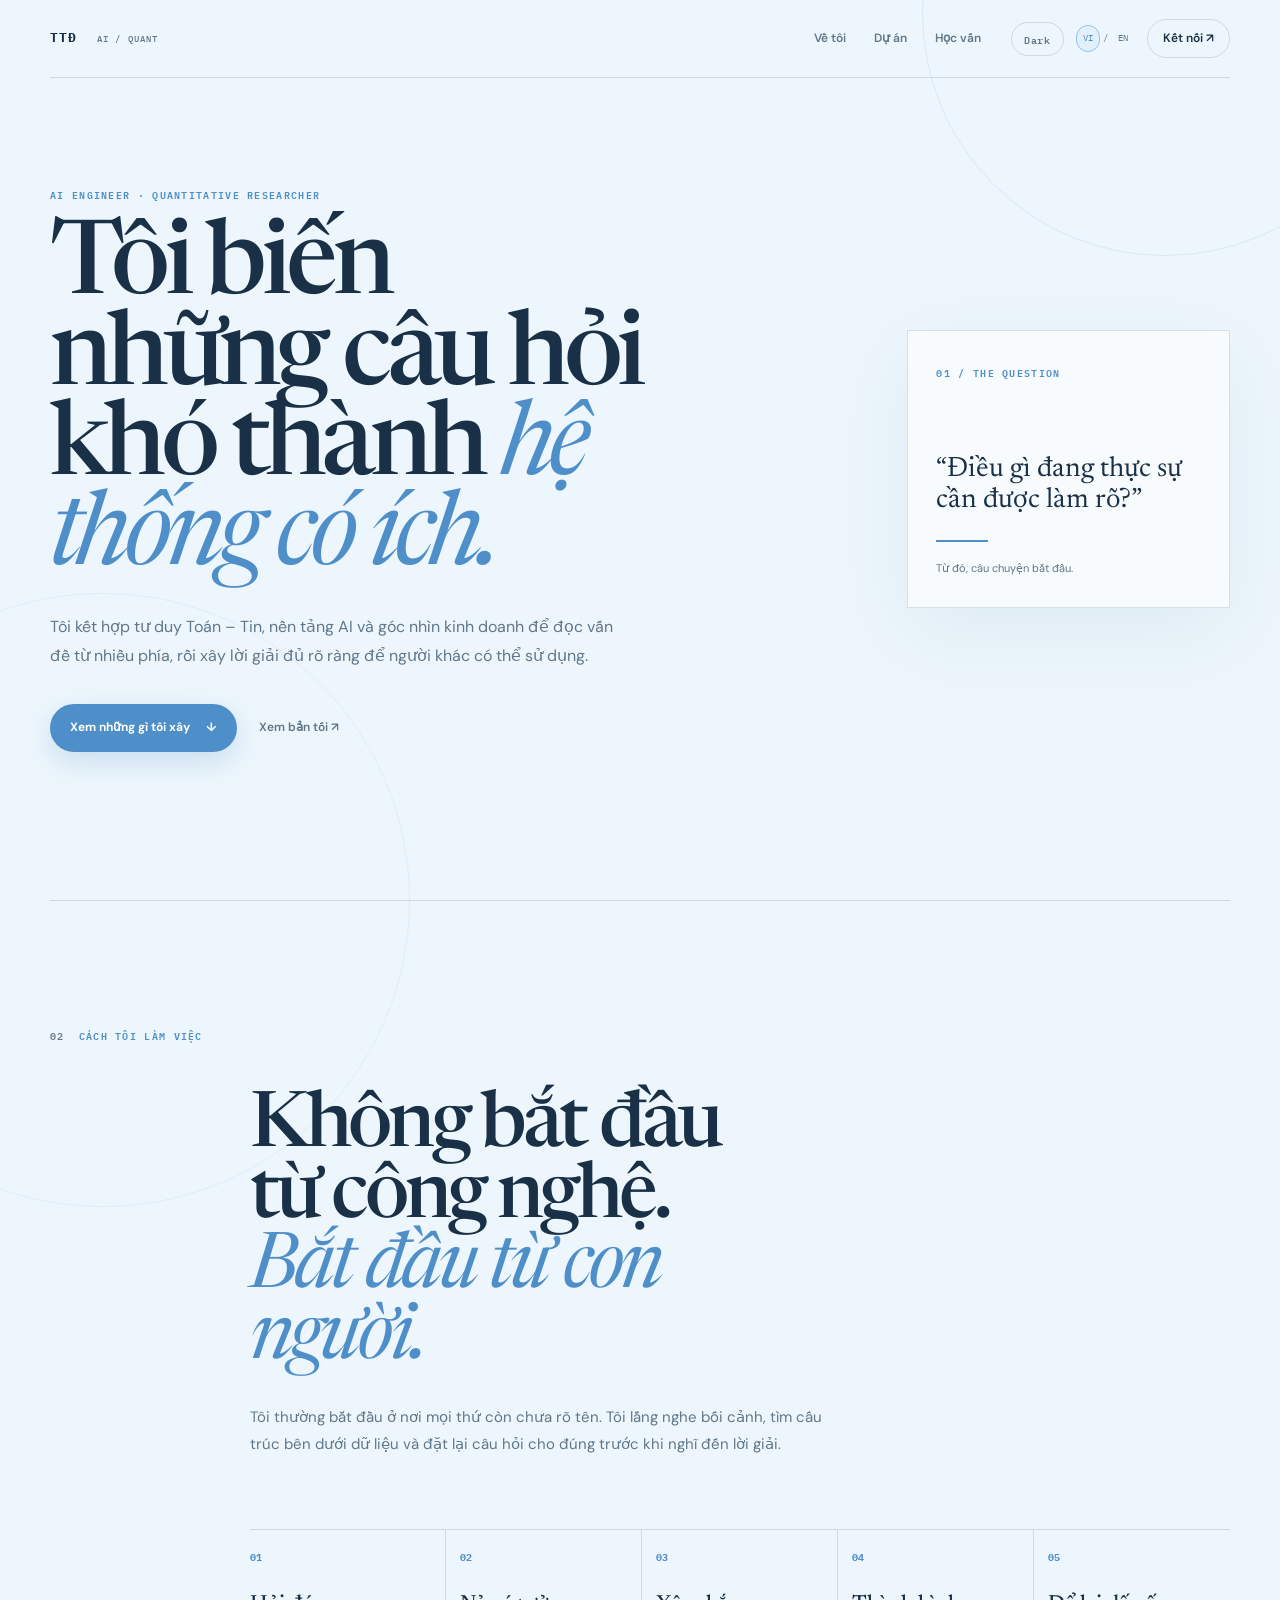
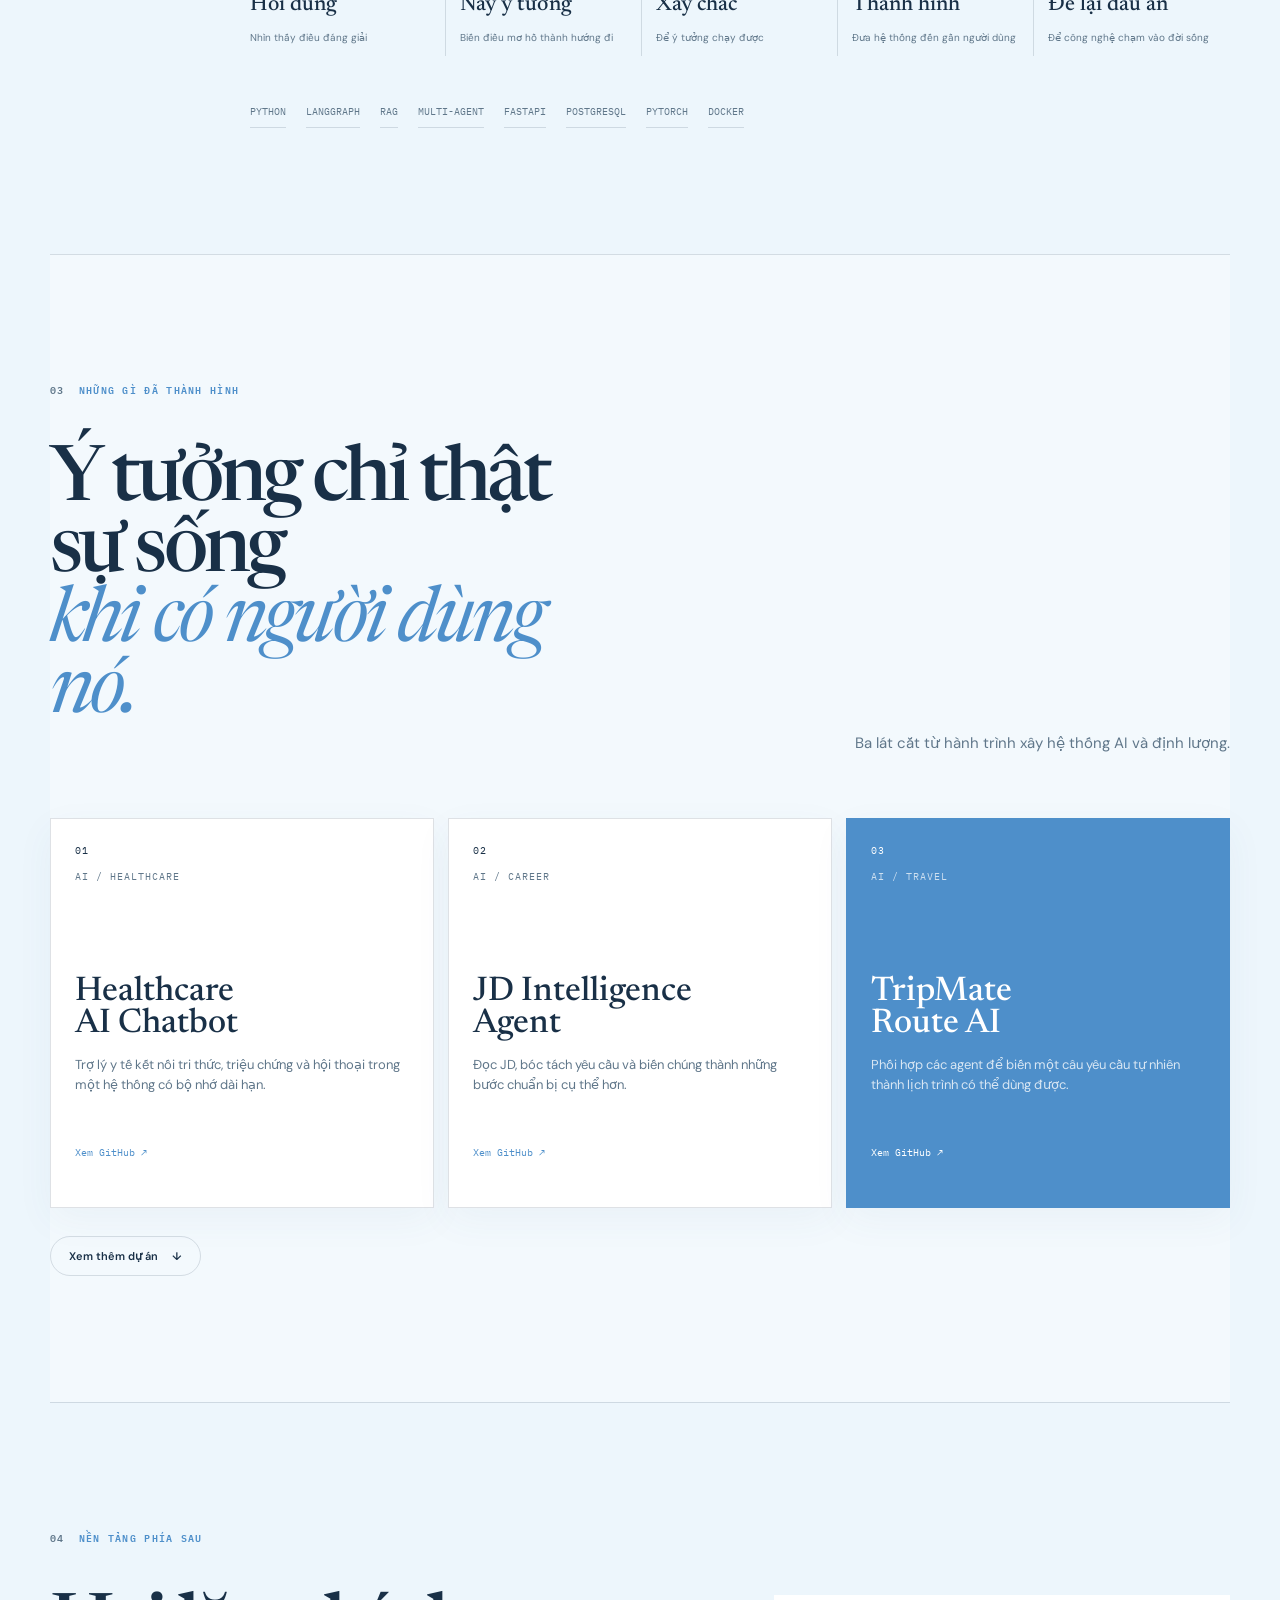
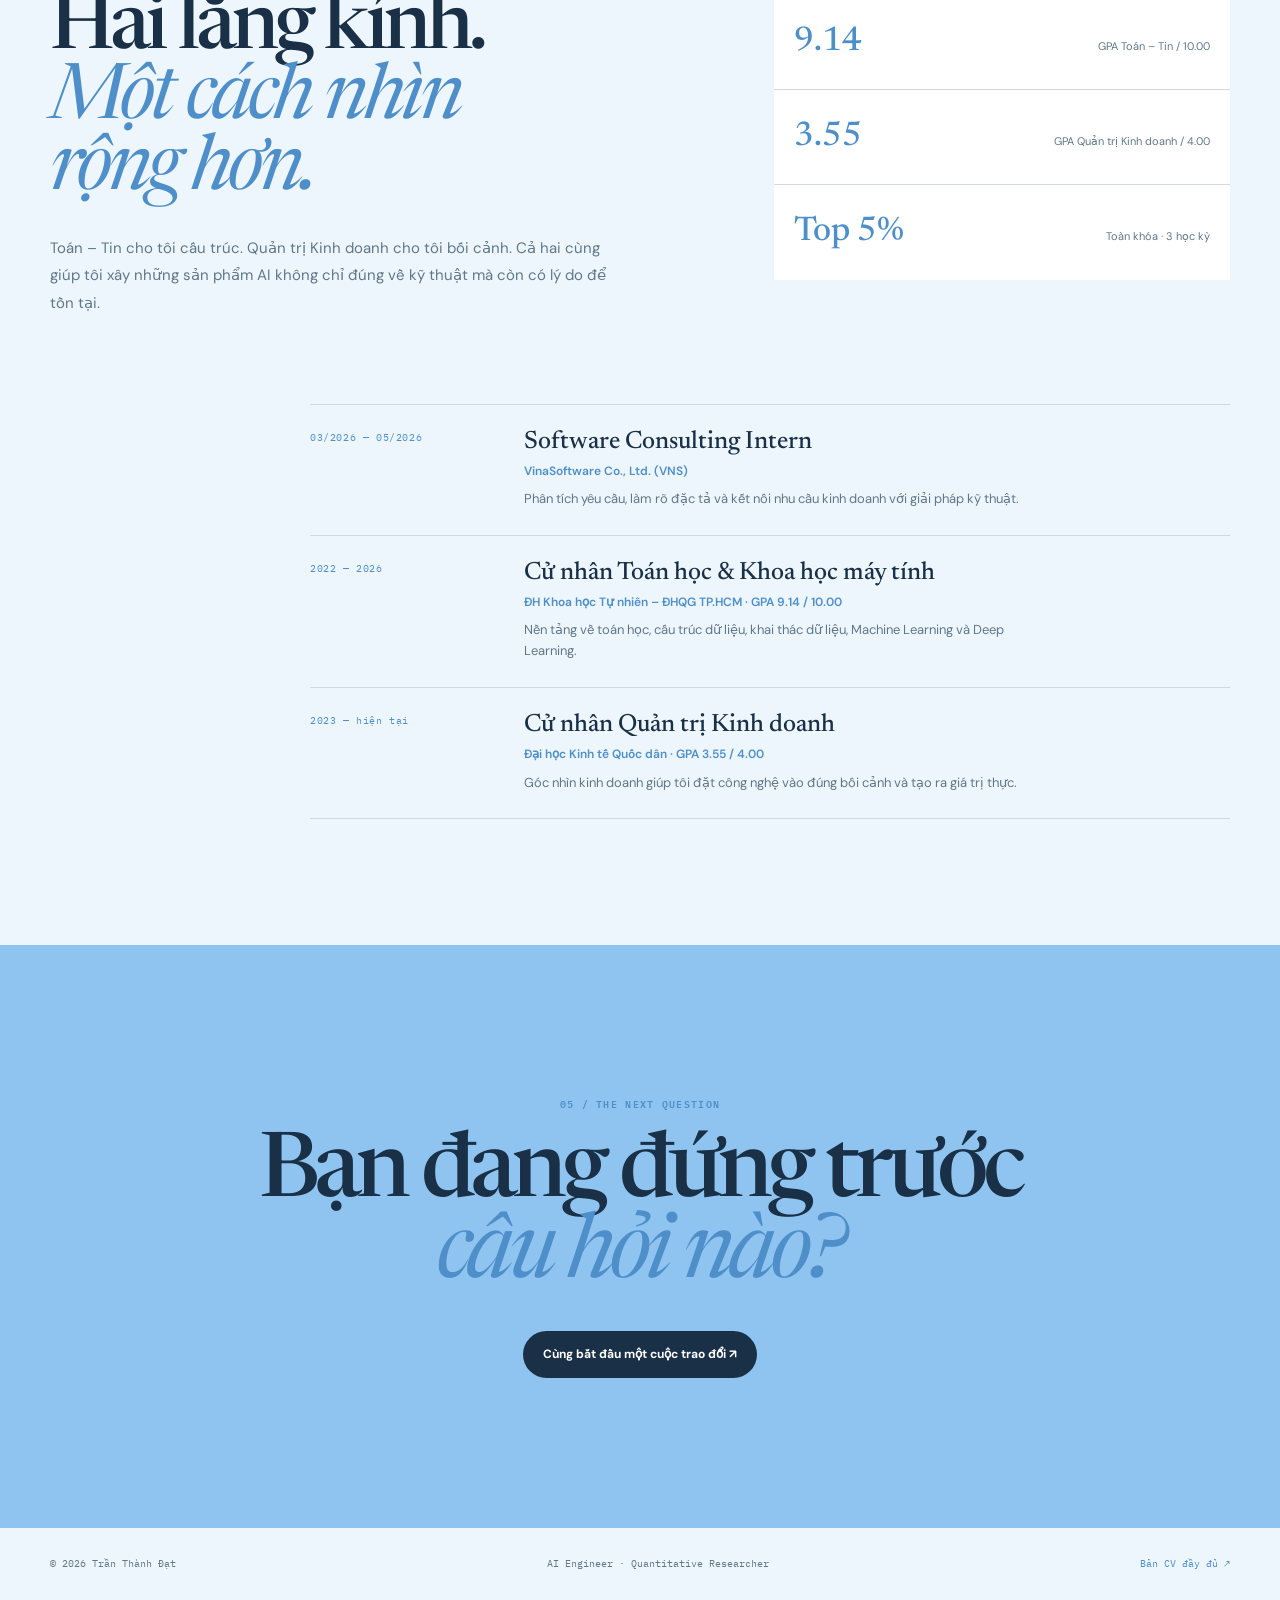
==== commit eae0ea0d: "feat: make light CV the default page" ====
--- a/index.html
+++ b/index.html
@@ -1,607 +1,97 @@
 <!doctype html>
-<html lang="vi" data-theme="dark">
+<html lang="vi" data-theme="light">
   <head>
     <meta charset="UTF-8" />
     <meta name="viewport" content="width=device-width, initial-scale=1.0" />
-    <meta name="description" content="Trần Thành Đạt — AI Engineer & Quantitative Researcher. Portfolio." />
-    <title>Trần Thành Đạt — AI Engineer</title>
+    <meta name="description" content="Trần Thành Đạt — AI Engineer & Quantitative Researcher." />
+    <title>Trần Thành Đạt — Light CV</title>
     <link rel="preconnect" href="https://fonts.googleapis.com" />
     <link rel="preconnect" href="https://fonts.gstatic.com" crossorigin />
     <link href="https://fonts.googleapis.com/css2?family=DM+Sans:wght@400;500;600;700&family=Newsreader:opsz,wght@6..72,400;6..72,500;6..72,600&family=IBM+Plex+Mono:wght@400;500;600;700&display=swap" rel="stylesheet" />
     <link rel="stylesheet" href="styles.css" />
   </head>
-  <body>
-    <!--
-      THESIS: Một portfolio có thể được nhớ như một câu chuyện, không chỉ như một bảng thành tích.
-      OWN-WORLD: Sân khấu đêm với các đường chân trời dữ liệu, chữ sáng rõ và những nhịp chuyển có chủ đích.
-      STORY: Người xem đi từ câu hỏi, qua tư duy và hệ thống, đến bằng chứng rồi chủ động kết nối.
-      FIRST VIEWPORT: Câu mở đầu lớn ở trung tâm, CTA rõ ràng và đường dây ba nhịp Hỏi đúng / Xây chắc / Tạo ích ngay bên dưới.
-      FORM: Experience / story-led horizon, seed 5c033070.
-      FINISH: unreviewed and undocumented is unfinished; this build ends with the finish review, the verdict, and DESIGN.md
-    -->
-
-    <!-- Background canvas -->
-    <canvas id="bgCanvas" aria-hidden="true"></canvas>
-    <div class="cursor-glow" id="cursorGlow" aria-hidden="true"></div>
-
-    <!-- Navigation -->
-    <nav class="nav" id="nav" role="navigation" aria-label="Main navigation">
-      <div class="nav-inner">
-        <a class="nav-logo" href="#top" aria-label="Trần Thành Đạt — trang chủ">
-          <span class="logo-bracket" aria-hidden="true">[</span>
-          <span class="logo-text">TTĐ</span>
-          <span class="logo-bracket" aria-hidden="true">]</span>
-        </a>
-        <ul class="nav-links" role="list">
-          <li><a class="nav-link" href="#about" data-i18n="navAbout">Về tôi</a></li>
-          <li><a class="nav-link" href="#projects" data-i18n="navProjects">Dự án</a></li>
-          <li><a class="nav-link" href="#recognition" data-i18n="navRecognition">Dấu ấn</a></li>
-        </ul>
-        <div class="nav-actions">
-          <div class="language-switcher" aria-label="Language selector">
-            <button class="lang-btn active" data-lang="vi" aria-pressed="true">VI</button>
-            <span class="lang-sep" aria-hidden="true">/</span>
-            <button class="lang-btn" data-lang="en" aria-pressed="false">EN</button>
-          </div>
-          <a class="theme-link" href="light.html" data-i18n="lightMode" aria-label="Mở phiên bản nền sáng">Light</a>
-          <a class="btn-primary" href="mailto:tranthanhdat.hvt@gmail.com" aria-label="Liên hệ qua email">
-            <span data-i18n="headerCta">Kết nối</span>
-            <svg width="14" height="14" viewBox="0 0 24 24" fill="none" stroke="currentColor" stroke-width="2.5" aria-hidden="true"><path d="M5 12h14M12 5l7 7-7 7"/></svg>
-          </a>
-        </div>
+  <body class="light-page">
+    <div class="light-orbit light-orbit--one" aria-hidden="true"></div>
+    <div class="light-orbit light-orbit--two" aria-hidden="true"></div>
+    <nav class="light-nav" aria-label="Main navigation">
+      <a class="light-logo" href="index.html">TTĐ <span>AI / QUANT</span></a>
+      <div class="light-nav-links">
+        <a href="#story" data-i18n="lightNavAbout">Về tôi</a>
+        <a href="#work" data-i18n="lightNavProjects">Dự án</a>
+        <a href="#education" data-i18n="lightNavEducation">Học vấn</a>
+      </div>
+      <div class="light-nav-actions">
+        <a class="light-theme-link" href="dark.html" aria-label="Mở phiên bản nền tối" data-i18n="lightThemeDark">Dark</a>
+        <div class="light-language-switcher" aria-label="Language selector"><button class="light-lang-btn active" data-lang="vi" aria-pressed="true">VI</button><span>/</span><button class="light-lang-btn" data-lang="en" aria-pressed="false">EN</button></div>
+        <a class="light-contact" href="mailto:tranthanhdat.hvt@gmail.com"><span data-i18n="lightContact">Kết nối</span> <span aria-hidden="true">↗</span></a>
       </div>
     </nav>
-    <div class="nav-story-progress" aria-label="Vị trí trong câu chuyện">
-      <a href="#about" class="story-progress-item active" data-progress-target="about"><span>01</span><strong data-i18n="progressAbout">Về tôi</strong></a>
-      <a href="#projects" class="story-progress-item" data-progress-target="projects"><span>02</span><strong data-i18n="progressProjects">Những gì tôi xây</strong></a>
-      <a href="#recognition" class="story-progress-item" data-progress-target="recognition"><span>03</span><strong data-i18n="progressRecognition">Điều còn lại</strong></a>
-    </div>
 
-    <!-- Hero -->
-    <section class="hero" id="top" aria-labelledby="heroHeading">
-      <div class="hero-inner">
-        <h1 class="hero-title reveal" id="heroHeading">
-          <span data-i18n-html="heroTitle">Mỗi bài toán<br><em>bắt đầu từ một câu hỏi.</em></span>
-        </h1>
-        <p class="hero-desc reveal" data-i18n="heroDescription">Tôi học song song Toán – Tin (GPA 9.14) và Quản trị Kinh doanh (GPA 3.55) tại VNUHCM-US và NEU. Tôi xây hệ thống AI từ LLM, RAG đến multi-agent, để dữ liệu trở thành những quyết định sáng rõ hơn.</p>
-        <div class="hero-cta reveal">
-          <a class="btn-primary" href="#projects" aria-label="Xem dự án">
-            <span data-i18n="viewProjects">Xem dự án</span>
-            <svg width="14" height="14" viewBox="0 0 24 24" fill="none" stroke="currentColor" stroke-width="2.5" aria-hidden="true"><path d="M5 12h14M12 5l7 7-7 7"/></svg>
-          </a>
-          <a class="btn-ghost" href="mailto:tranthanhdat.hvt@gmail.com">
-            <span data-i18n="headerCta">Liên hệ</span>
-          </a>
-        </div>
-      </div>
-      <div class="hero-scroll" aria-hidden="true">
-        <div class="scroll-line"></div>
-        <span class="scroll-text" data-i18n="scroll">Đi tiếp câu chuyện</span>
-      </div>
-    </section>
-
-    <!-- About -->
-    <section class="about section" id="about" aria-labelledby="aboutHeading">
-      <div class="container">
-        <div class="section-label reveal">
-          <span class="label-num" aria-hidden="true">01</span>
-          <span data-i18n="aboutLabel">Câu chuyện · Cách tôi nhìn và làm</span>
-        </div>
-        <div class="integrated-story reveal" aria-label="Các chặng trong câu chuyện">
-          <div class="integrated-story-line" aria-hidden="true"></div>
-          <article class="integrated-step integrated-step--active">
-            <span class="integrated-step-index">01</span>
-            <h3 data-i18n="storyQuestion">Đặt câu hỏi</h3>
-            <p data-i18n="storyQuestionDetail">Nhìn thấy điều đáng giải</p>
-          </article>
-          <article class="integrated-step">
-            <span class="integrated-step-index">02</span>
-            <h3 data-i18n="storyIdea">Nảy ý tưởng</h3>
-            <p data-i18n="storyIdeaDetail">Biến điều mơ hồ thành hướng đi</p>
-          </article>
-          <article class="integrated-step">
-            <span class="integrated-step-index">03</span>
-            <h3 data-i18n="storyBuild">Xây dựng</h3>
-            <p data-i18n="storyBuildDetail">Để ý tưởng chạy được</p>
-          </article>
-          <article class="integrated-step">
-            <span class="integrated-step-index">04</span>
-            <h3 data-i18n="storyProduct">Thành hình</h3>
-            <p data-i18n="storyProductDetail">Đưa hệ thống đến gần người dùng</p>
-          </article>
-          <article class="integrated-step">
-            <span class="integrated-step-index">05</span>
-            <h3 data-i18n="storyImpact">Để lại dấu ấn</h3>
-            <p data-i18n="storyImpactDetail">Để công nghệ chạm vào đời sống</p>
-          </article>
-        </div>
-        <div class="about-grid">
-          <div class="about-text">
-            <h2 class="section-heading reveal" id="aboutHeading" data-i18n-html="aboutHeading">Tôi không bắt đầu<br><span>từ công nghệ.</span></h2>
-            <p class="about-para reveal" data-i18n="aboutText1">Tôi học Toán – Khoa học máy tính cùng Quản trị Kinh doanh để nhìn một bài toán trọn vẹn hơn: từ dữ liệu, thuật toán đến giá trị tạo ra cho con người và tổ chức.</p>
-            <p class="about-para reveal" data-i18n="aboutText2">Tôi theo đuổi AI Engineering và Quantitative Research, tập trung vào những hệ thống LLM mạch lạc, RAG đáng tin cậy và multi-agent giải quyết được việc thật.</p>
-            <div class="tech-stack reveal" aria-label="Tech stack">
-              <span class="tech-tag">Python</span>
-              <span class="tech-tag">LangGraph</span>
-              <span class="tech-tag">LangChain</span>
-              <span class="tech-tag">RAG</span>
-              <span class="tech-tag">Multi-Agent</span>
-              <span class="tech-tag">Prompt Eng.</span>
-              <span class="tech-tag">FastAPI</span>
-              <span class="tech-tag">PostgreSQL</span>
-              <span class="tech-tag">PyTorch</span>
-              <span class="tech-tag">FAISS</span>
-              <span class="tech-tag">Docker</span>
-            </div>
-          </div>
-          <div class="stats-grid reveal">
-            <div class="stat-card">
-              <span class="stat-value">4</span>
-              <span class="stat-label" data-i18n="statAgents">Agent phối hợp để tạo một hành trình</span>
-            </div>
-            <div class="stat-card">
-              <span class="stat-value">9+</span>
-              <span class="stat-label" data-i18n="statDimensions">Tín hiệu được đọc từ một JD</span>
-            </div>
-            <div class="stat-card">
-              <span class="stat-value">3</span>
-              <span class="stat-label" data-i18n="statBba">Luồng xử lý trong trợ lý tài chính</span>
-            </div>
-            <div class="stat-card">
-              <span class="stat-value">1→1</span>
-              <span class="stat-label" data-i18n="statLlms">Biến câu hỏi thành hướng giải quyết</span>
-            </div>
+    <main>
+      <section class="light-hero" id="top">
+        <div class="light-hero-copy">
+          <p class="light-kicker" data-i18n="lightKicker">AI Engineer · Quantitative Researcher</p>
+          <h1 data-i18n-html="lightHeroTitle">Tôi biến những câu hỏi khó thành <em>hệ thống có ích.</em></h1>
+          <p class="light-lead" data-i18n="lightHeroLead">Tôi kết hợp tư duy Toán – Tin, nền tảng AI và góc nhìn kinh doanh để đọc vấn đề từ nhiều phía, rồi xây lời giải đủ rõ ràng để người khác có thể sử dụng.</p>
+          <div class="light-actions">
+            <a class="light-button" href="#work"><span data-i18n="lightHeroCta">Xem những gì tôi xây</span> <span aria-hidden="true">↓</span></a>
+            <a class="light-text-link" href="dark.html"><span data-i18n="lightDarkLink">Xem bản tối</span> <span aria-hidden="true">↗</span></a>
           </div>
         </div>
+        <div class="light-hero-note">
+          <span class="light-note-index">01 / THE QUESTION</span>
+          <p data-i18n="lightQuestion">“Điều gì đang thực sự cần được làm rõ?”</p>
+          <span class="light-note-line"></span>
+          <span class="light-note-caption" data-i18n="lightQuestionCaption">Từ đó, câu chuyện bắt đầu.</span>
+        </div>
+      </section>
 
-        <!-- Education & Experience -->
-        <div class="section-label reveal" style="margin-top: 80px;">
-          <span class="label-num" aria-hidden="true">01.1</span>
-          <span data-i18n="educationLabel">Học vấn & trải nghiệm</span>
+      <section class="light-story" id="story">
+        <div class="light-section-intro"><span>02</span><p data-i18n="lightStoryLabel">Cách tôi làm việc</p></div>
+        <div class="light-story-content">
+          <h2 data-i18n-html="lightStoryTitle">Không bắt đầu từ công nghệ.<br><em>Bắt đầu từ con người.</em></h2>
+          <p data-i18n="lightStoryBody">Tôi thường bắt đầu ở nơi mọi thứ còn chưa rõ tên. Tôi lắng nghe bối cảnh, tìm cấu trúc bên dưới dữ liệu và đặt lại câu hỏi cho đúng trước khi nghĩ đến lời giải.</p>
+          <div class="light-path" aria-label="Năm bước làm việc">
+            <div><b>01</b><strong data-i18n="lightPath1">Hỏi đúng</strong><small data-i18n="lightPath1Detail">Nhìn thấy điều đáng giải</small></div>
+            <div><b>02</b><strong data-i18n="lightPath2">Nảy ý tưởng</strong><small data-i18n="lightPath2Detail">Biến điều mơ hồ thành hướng đi</small></div>
+            <div><b>03</b><strong data-i18n="lightPath3">Xây chắc</strong><small data-i18n="lightPath3Detail">Để ý tưởng chạy được</small></div>
+            <div><b>04</b><strong data-i18n="lightPath4">Thành hình</strong><small data-i18n="lightPath4Detail">Đưa hệ thống đến gần người dùng</small></div>
+            <div><b>05</b><strong data-i18n="lightPath5">Để lại dấu ấn</strong><small data-i18n="lightPath5Detail">Để công nghệ chạm vào đời sống</small></div>
+          </div>
+          <div class="light-techs" aria-label="Technology stack"><span>Python</span><span>LangGraph</span><span>RAG</span><span>Multi-Agent</span><span>FastAPI</span><span>PostgreSQL</span><span>PyTorch</span><span>Docker</span></div>
         </div>
-        <div class="timeline reveal">
-          <div class="timeline-item">
-            <div class="timeline-dot active" aria-hidden="true"></div>
-            <div class="timeline-content">
-              <div class="timeline-meta">
-                <span class="timeline-year">3/2026 — 5/2026</span>
-                <span class="timeline-org" data-i18n="consultingOrg">VinaSoftware Co., Ltd. (VNS)</span>
-              </div>
-              <h3 class="timeline-title" data-i18n="roleConsulting">Software Consulting Intern</h3>
-              <p class="timeline-desc" data-i18n="consultingText">Tôi hỗ trợ tư vấn website doanh nghiệp, landing page và hệ thống quản lý. Công việc bắt đầu từ việc nghe đúng nhu cầu, làm rõ yêu cầu rồi đưa chúng về một giải pháp kỹ thuật khả thi.</p>
-            </div>
-          </div>
-          <div class="timeline-item">
-            <div class="timeline-dot" aria-hidden="true"></div>
-            <div class="timeline-content">
-              <div class="timeline-meta">
-                <span class="timeline-year">2022 — 2026</span>
-                <span class="timeline-org" data-i18n="vnuhcm">ĐH Khoa học Tự nhiên – ĐHQG TP.HCM</span>
-                <span class="timeline-gpa">GPA 9.14 / 10.00</span>
-              </div>
-              <h3 class="timeline-title" data-i18n="degreeCs">Cử nhân Toán học & Khoa học máy tính</h3>
-              <p class="timeline-desc" data-i18n="vnuhcmText">Nơi tôi đặt nền móng cho tư duy toán học và AI</p>
-              <div class="coursework-tags" aria-label="Relevant coursework">
-                <span class="course-tag" data-i18n="vnuhcmCourse1">Cấu trúc dữ liệu & Giải thuật</span>
-                <span class="course-tag" data-i18n="vnuhcmCourse2">Cơ sở dữ liệu & Lập trình Web</span>
-                <span class="course-tag" data-i18n="vnuhcmCourse3">Khai thác dữ liệu và ứng dụng</span>
-                <span class="course-tag" data-i18n="vnuhcmCourse4">Machine Learning & Deep Learning</span>
-              </div>
-            </div>
-          </div>
-          <div class="timeline-item">
-            <div class="timeline-dot" aria-hidden="true"></div>
-            <div class="timeline-content">
-              <div class="timeline-meta">
-                <span class="timeline-year">2023 — <span data-i18n="present">NAY</span></span>
-                <span class="timeline-org" data-i18n="neu">Đại học Kinh tế Quốc dân</span>
-                <span class="timeline-gpa">GPA 3.55 / 4.00</span>
-              </div>
-              <h3 class="timeline-title" data-i18n="degreeBba">Cử nhân Quản trị Kinh doanh</h3>
-              <p class="timeline-desc" data-i18n="neuText">Kinh doanh dạy tôi nhìn xa hơn lời giải kỹ thuật: công nghệ cần tạo ra giá trị mà người dùng có thể cảm nhận.</p>
-              <div class="coursework-tags" aria-label="Relevant coursework">
-                <span class="course-tag" data-i18n="neuCourse1">Toán cho các nhà kinh tế</span>
-                <span class="course-tag" data-i18n="neuCourse2">Thống kê trong kinh doanh</span>
-                <span class="course-tag" data-i18n="neuCourse3">Kinh tế vi mô & vĩ mô</span>
-                <span class="course-tag" data-i18n="neuCourse4">Quản trị kinh doanh</span>
-              </div>
-            </div>
-          </div>
+      </section>
+
+      <section class="light-work" id="work">
+        <div class="light-section-intro"><span>03</span><p data-i18n="lightWorkLabel">Những gì đã thành hình</p></div>
+        <div class="light-work-heading"><h2 data-i18n-html="lightWorkTitle">Ý tưởng chỉ thật sự sống<br><em>khi có người dùng nó.</em></h2><p data-i18n="lightWorkBody">Ba lát cắt từ hành trình xây hệ thống AI và định lượng.</p></div>
+        <div class="light-projects">
+          <a class="light-project" href="https://github.com/Dartrint/Healthcare-chatbot" target="_blank" rel="noopener noreferrer"><span class="light-project-number">01</span><span class="light-project-type">AI / HEALTHCARE</span><h3>Healthcare<br>AI Chatbot</h3><p data-i18n="lightProject1">Trợ lý y tế kết nối tri thức, triệu chứng và hội thoại trong một hệ thống có bộ nhớ dài hạn.</p><span class="light-project-arrow" data-i18n="lightGithub">Xem GitHub ↗</span></a>
+          <a class="light-project" href="https://github.com/Dartrint/Job-Application-Agent" target="_blank" rel="noopener noreferrer"><span class="light-project-number">02</span><span class="light-project-type">AI / CAREER</span><h3>JD Intelligence<br>Agent</h3><p data-i18n="lightProject2">Đọc JD, bóc tách yêu cầu và biến chúng thành những bước chuẩn bị cụ thể hơn.</p><span class="light-project-arrow" data-i18n="lightGithub">Xem GitHub ↗</span></a>
+          <a class="light-project light-project--blue" href="https://github.com/Dartrint/TripMate" target="_blank" rel="noopener noreferrer"><span class="light-project-number">03</span><span class="light-project-type">AI / TRAVEL</span><h3>TripMate<br>Route AI</h3><p data-i18n="lightProject3">Phối hợp các agent để biến một câu yêu cầu tự nhiên thành lịch trình có thể dùng được.</p><span class="light-project-arrow" data-i18n="lightGithub">Xem GitHub ↗</span></a>
+          <a class="light-project" href="https://github.com/Dartrint/ma-crossover-strategy" target="_blank" rel="noopener noreferrer"><span class="light-project-number">04</span><span class="light-project-type">QUANT / BACKTESTING</span><h3>MA Crossover<br>Backtester</h3><p data-i18n="lightProject4">Kiểm thử chiến lược Golden/Death Cross từ dữ liệu OHLCV đến Sharpe, CAGR và Max Drawdown.</p><span class="light-project-arrow" data-i18n="lightGithub">Xem GitHub ↗</span></a>
+          <a class="light-project" href="https://github.com/Dartrint/AI-Financial-Assistant" target="_blank" rel="noopener noreferrer"><span class="light-project-number">05</span><span class="light-project-type">AI / FINANCE</span><h3>AI Financial<br>Assistant</h3><p data-i18n="lightProject5">Trợ lý tài chính song ngữ kết hợp dữ liệu thị trường, Knowledge RAG và phân tích tổng hợp.</p><span class="light-project-arrow" data-i18n="lightGithub">Xem GitHub ↗</span></a>
+          <a class="light-project light-project--blue" href="https://github.com/Dartrint/secom_project" target="_blank" rel="noopener noreferrer"><span class="light-project-number">06</span><span class="light-project-type">QUANT / ANOMALY</span><h3>SECOM Anomaly<br>Detection</h3><p data-i18n="lightProject6">Phát hiện bất thường trên dữ liệu cảm biến bằng Isolation Forest, One-Class SVM, Autoencoder và SHAP.</p><span class="light-project-arrow" data-i18n="lightGithub">Xem GitHub ↗</span></a>
         </div>
-      </div>
-    </section>
+        <button class="light-projects-toggle" type="button" aria-expanded="false"><span data-i18n="lightViewMore">Xem thêm dự án</span><span aria-hidden="true">↓</span></button>
+      </section>
 
-    <!-- Projects -->
-    <section class="projects section" id="projects" aria-labelledby="projectsHeading">
-      <div class="container">
-        <div class="section-label reveal">
-          <span class="label-num" aria-hidden="true">02</span>
-          <span data-i18n="workLabel">Chương 02 · Những thứ đã thành hình</span>
+      <section class="light-education" id="education">
+        <div class="light-section-intro"><span>04</span><p data-i18n="lightEducationLabel">Nền tảng phía sau</p></div>
+        <div class="light-education-grid">
+          <div><h2 data-i18n-html="lightEducationTitle">Hai lăng kính.<br><em>Một cách nhìn rộng hơn.</em></h2><p data-i18n="lightEducationBody">Toán – Tin cho tôi cấu trúc. Quản trị Kinh doanh cho tôi bối cảnh. Cả hai cùng giúp tôi xây những sản phẩm AI không chỉ đúng về kỹ thuật mà còn có lý do để tồn tại.</p></div>
+          <div class="light-credentials"><div><strong>9.14</strong><span data-i18n="lightGpaMath">GPA Toán – Tin / 10.00</span></div><div><strong>3.55</strong><span data-i18n="lightGpaBusiness">GPA Quản trị Kinh doanh / 4.00</span></div><div><strong>Top 5%</strong><span data-i18n="lightRank">Toàn khóa · 3 học kỳ</span></div></div>
         </div>
-        <h2 class="section-heading reveal" id="projectsHeading" data-i18n-html="projectHeading">Những câu hỏi<br><span>đã thành hình.</span></h2>
+        <div class="light-education-timeline">
+          <article><span>03/2026 — 05/2026</span><div><h3>Software Consulting Intern</h3><p>VinaSoftware Co., Ltd. (VNS)</p><small data-i18n="lightExpBody">Phân tích yêu cầu, làm rõ đặc tả và kết nối nhu cầu kinh doanh với giải pháp kỹ thuật.</small></div></article>
+          <article><span>2022 — 2026</span><div><h3 data-i18n="lightDegreeMath">Cử nhân Toán học &amp; Khoa học máy tính</h3><p data-i18n="lightSchoolMath">ĐH Khoa học Tự nhiên – ĐHQG TP.HCM · GPA 9.14 / 10.00</p><small data-i18n="lightDegreeMathBody">Nền tảng về toán học, cấu trúc dữ liệu, khai thác dữ liệu, Machine Learning và Deep Learning.</small></div></article>
+          <article><span>2023 — <span data-i18n="lightPresent">hiện tại</span></span><div><h3 data-i18n="lightDegreeBusiness">Cử nhân Quản trị Kinh doanh</h3><p data-i18n="lightSchoolBusiness">Đại học Kinh tế Quốc dân · GPA 3.55 / 4.00</p><small data-i18n="lightDegreeBusinessBody">Góc nhìn kinh doanh giúp tôi đặt công nghệ vào đúng bối cảnh và tạo ra giá trị thực.</small></div></article>
+        </div>
+      </section>
 
-        <div class="projects-carousel" id="projectsCarousel">
-          <div class="projects-track" id="projectsTrack">
-            <article class="project-card reveal" aria-labelledby="p1Title">
-              <div class="project-image">
-                <img src="assets/healthcare-chatbot.svg" alt="Healthcare AI Chatbot" loading="lazy" width="1536" height="1024" />
-              </div>
-              <div class="project-body">
-                <div class="project-meta">
-                  <span class="project-num" aria-hidden="true">001</span>
-                  <div class="project-tags">
-                    <span class="project-tag">LangGraph</span>
-                    <span class="project-tag">RAG</span>
-                    <span class="project-tag">FastAPI</span>
-                    <span class="project-tag">TTS</span>
-                  </div>
-                </div>
-                <h3 class="project-title" id="p1Title">Healthcare AI Chatbot</h3>
-                <p class="project-desc" data-i18n="project1">Trợ lý y tế dùng LangGraph để điều phối bốn luồng: hỏi đáp tài liệu, triệu chứng, lập kế hoạch và trò chuyện. Có giọng nói TTS, bộ nhớ dài hạn, REST API và bộ đánh giá độ trễ, độ tin cậy.</p>
-                <div class="project-stack" aria-hidden="true">
-                  Python · FastAPI · LangGraph · FAISS · SentenceTransformers · Groq API · Streamlit
-                </div>
-                <div class="project-actions">
-                  <a class="btn-ghost-sm" href="https://github.com/Dartrint/Healthcare-chatbot" target="_blank" rel="noopener noreferrer" aria-label="Xem Healthcare AI Chatbot trên GitHub">
-                    GitHub
-                    <svg width="12" height="12" viewBox="0 0 24 24" fill="none" stroke="currentColor" stroke-width="2.5" aria-hidden="true"><path d="M18 13v6a2 2 0 0 1-2 2H5a2 2 0 0 1-2-2V8a2 2 0 0 1 2-2h6M15 3h6v6M10 14 21 3"/></svg>
-                  </a>
-                  <span class="discuss-link" data-i18n="discuss">Cùng trao đổi</span>
-                </div>
-              </div>
-            </article>
-
-            <article class="project-card reveal" aria-labelledby="p2Title">
-              <div class="project-image">
-                <img src="assets/jd-agent.svg" alt="JD Intelligence Agent" loading="lazy" width="1536" height="1024" />
-              </div>
-              <div class="project-body">
-                <div class="project-meta">
-                  <span class="project-num" aria-hidden="true">002</span>
-                  <div class="project-tags">
-                    <span class="project-tag">Multi-Agent</span>
-                    <span class="project-tag">Prompt Eng.</span>
-                    <span class="project-tag">PDF Parse</span>
-                  </div>
-                </div>
-                <h3 class="project-title" id="p2Title">JD Intelligence Agent</h3>
-                <p class="project-desc" data-i18n="project2">Công cụ đọc JD và bóc tách hơn 9 nhóm yêu cầu bằng few-shot prompting. Hệ thống đối sánh CV, chuẩn bị câu hỏi phỏng vấn và soạn cover letter, hỗ trợ PDF, DOCX, TXT cùng báo cáo đa ngôn ngữ.</p>
-                <div class="project-stack" aria-hidden="true">
-                  Python · LangGraph · Groq LLM · Pydantic · Streamlit · Prompt Engineering
-                </div>
-                <div class="project-actions">
-                  <a class="btn-ghost-sm" href="https://github.com/Dartrint/Job-Application-Agent" target="_blank" rel="noopener noreferrer" aria-label="Xem JD Agent trên GitHub">
-                    GitHub
-                    <svg width="12" height="12" viewBox="0 0 24 24" fill="none" stroke="currentColor" stroke-width="2.5" aria-hidden="true"><path d="M18 13v6a2 2 0 0 1-2 2H5a2 2 0 0 1-2-2V8a2 2 0 0 1 2-2h6M15 3h6v6M10 14 21 3"/></svg>
-                  </a>
-                  <span class="discuss-link" data-i18n="discuss">Cùng trao đổi</span>
-                </div>
-              </div>
-            </article>
-
-            <article class="project-card reveal" aria-labelledby="p3Title">
-              <div class="project-image">
-                <img src="assets/tripmate-ai.svg" alt="TripMate Route AI" loading="lazy" width="1536" height="1024" />
-              </div>
-              <div class="project-body">
-                <div class="project-meta">
-                  <span class="project-num" aria-hidden="true">003</span>
-                  <div class="project-tags">
-                    <span class="project-tag">Multi-Agent</span>
-                    <span class="project-tag">LangGraph</span>
-                    <span class="project-tag">Real-time API</span>
-                  </div>
-                </div>
-                <h3 class="project-title" id="p3Title">TripMate Route AI</h3>
-                <p class="project-desc" data-i18n="project3">TripMate biến một yêu cầu tự nhiên thành lịch trình riêng cho từng người. Các agent phụ trách chuyến bay, khách sạn và hành trình; dữ liệu thời gian thực đến từ Groq, Tavily và AviationStack, còn PostgreSQL lưu lại trạng thái.</p>
-                <div class="project-stack" aria-hidden="true">
-                  Python · FastAPI · LangGraph · PostgreSQL · Groq · Tavily · AviationStack
-                </div>
-                <div class="project-actions">
-                  <a class="btn-ghost-sm" href="https://github.com/Dartrint/TripMate" target="_blank" rel="noopener noreferrer" aria-label="Xem TripMate AI trên GitHub">
-                    GitHub
-                    <svg width="12" height="12" viewBox="0 0 24 24" fill="none" stroke="currentColor" stroke-width="2.5" aria-hidden="true"><path d="M18 13v6a2 2 0 0 1-2 2H5a2 2 0 0 1-2-2V8a2 2 0 0 1 2-2h6M15 3h6v6M10 14 21 3"/></svg>
-                  </a>
-                  <span class="discuss-link" data-i18n="discuss">Cùng trao đổi</span>
-                </div>
-              </div>
-            </article>
-
-            <article class="project-card project-card--quant reveal" aria-labelledby="p4Title">
-              <div class="project-image project-image--quant">
-                <svg viewBox="0 0 1536 1024" preserveAspectRatio="xMidYMid slice" role="img" aria-label="MA Crossover Strategy quantitative chart">
-                  <defs>
-                    <linearGradient id="bgQ4" x1="0" y1="0" x2="0" y2="1">
-                      <stop offset="0%" stop-color="#0d1219"/>
-                      <stop offset="100%" stop-color="#080c10"/>
-                    </linearGradient>
-                    <linearGradient id="priceQ4" x1="0" y1="0" x2="0" y2="1">
-                      <stop offset="0%" stop-color="#00d4aa" stop-opacity="0.35"/>
-                      <stop offset="100%" stop-color="#00d4aa" stop-opacity="0"/>
-                    </linearGradient>
-                  </defs>
-                  <rect width="1536" height="1024" fill="url(#bgQ4)"/>
-                  <g opacity="0.06" stroke="#00d4aa" stroke-width="1">
-                    <line x1="0" y1="256" x2="1536" y2="256"/>
-                    <line x1="0" y1="512" x2="1536" y2="512"/>
-                    <line x1="0" y1="768" x2="1536" y2="768"/>
-                    <line x1="384" y1="0" x2="384" y2="1024"/>
-                    <line x1="768" y1="0" x2="768" y2="1024"/>
-                    <line x1="1152" y1="0" x2="1152" y2="1024"/>
-                  </g>
-                  <path d="M 60 720 L 180 680 L 300 700 L 420 600 L 540 580 L 660 520 L 780 540 L 900 420 L 1020 380 L 1140 320 L 1260 280 L 1380 240 L 1476 200 L 1476 760 L 60 760 Z" fill="url(#priceQ4)"/>
-                  <path d="M 60 720 L 180 680 L 300 700 L 420 600 L 540 580 L 660 520 L 780 540 L 900 420 L 1020 380 L 1140 320 L 1260 280 L 1380 240 L 1476 200" fill="none" stroke="#00d4aa" stroke-width="2.5"/>
-                  <path d="M 60 700 L 180 720 L 300 690 L 420 660 L 540 640 L 660 600 L 780 580 L 900 540 L 1020 510 L 1140 480 L 1260 440 L 1380 420 L 1476 400" fill="none" stroke="#7c6dfa" stroke-width="2" opacity="0.85" stroke-dasharray="6 4"/>
-                  <circle cx="900" cy="420" r="6" fill="#00d4aa"/>
-                  <circle cx="1020" cy="380" r="6" fill="#00d4aa"/>
-                  <circle cx="540" cy="580" r="5" fill="#ff5c8a"/>
-                  <circle cx="660" cy="520" r="5" fill="#ff5c8a"/>
-                  <text x="80" y="940" fill="#6a7e94" font-family="IBM Plex Mono" font-size="22" font-weight="500">SMA_50</text>
-                  <text x="1180" y="940" fill="#6a7e94" font-family="IBM Plex Mono" font-size="22" font-weight="500">SMA_200</text>
-                  <text x="80" y="100" fill="#00d4aa" font-family="IBM Plex Mono" font-size="24" font-weight="700">+24.8%</text>
-                  <text x="80" y="140" fill="#6a7e94" font-family="IBM Plex Mono" font-size="18">Sharpe 1.62 · MaxDD -11.3%</text>
-                </svg>
-              </div>
-              <div class="project-body">
-                <div class="project-meta">
-                  <span class="project-num" aria-hidden="true">004</span>
-                  <span class="project-category" data-i18n="catQuant">Quantitative Research</span>
-                </div>
-                <h3 class="project-title" id="p4Title">MA Crossover Backtester</h3>
-                <p class="project-desc" data-i18n="project4">Bộ công cụ backtest Golden/Death Cross với engine vector hóa, chi phí giao dịch, walk-forward validation và sensitivity analysis. Từ OHLCV, hệ thống tạo tín hiệu rồi đo Sharpe, CAGR, Max Drawdown theo từng trạng thái thị trường.</p>
-                <div class="project-stack" aria-hidden="true">
-                  Python · pandas · NumPy · TA-Lib · yfinance · Streamlit · Plotly
-                </div>
-                <div class="project-actions">
-                  <a class="btn-ghost-sm" href="https://github.com/Dartrint/ma-crossover-strategy" target="_blank" rel="noopener noreferrer" aria-label="Xem MA Crossover Strategy trên GitHub">
-                    GitHub
-                    <svg width="12" height="12" viewBox="0 0 24 24" fill="none" stroke="currentColor" stroke-width="2.5" aria-hidden="true"><path d="M18 13v6a2 2 0 0 1-2 2H5a2 2 0 0 1-2-2V8a2 2 0 0 1 2-2h6M15 3h6v6M10 14 21 3"/></svg>
-                  </a>
-                  <span class="discuss-link" data-i18n="discuss">Cùng trao đổi</span>
-                </div>
-              </div>
-            </article>
-
-            <article class="project-card project-card--quant reveal" aria-labelledby="p5Title">
-              <div class="project-image project-image--quant">
-                <svg viewBox="0 0 1536 1024" preserveAspectRatio="xMidYMid slice" role="img" aria-label="AI Financial Assistant architecture">
-                  <defs>
-                    <linearGradient id="bgQ5" x1="0" y1="0" x2="0" y2="1">
-                      <stop offset="0%" stop-color="#0d1219"/>
-                      <stop offset="100%" stop-color="#080c10"/>
-                    </linearGradient>
-                    <radialGradient id="nodeQ5" cx="50%" cy="50%" r="50%">
-                      <stop offset="0%" stop-color="#7c6dfa" stop-opacity="0.25"/>
-                      <stop offset="100%" stop-color="#7c6dfa" stop-opacity="0"/>
-                    </radialGradient>
-                  </defs>
-                  <rect width="1536" height="1024" fill="url(#bgQ5)"/>
-                  <g opacity="0.05" stroke="#7c6dfa" stroke-width="1">
-                    <line x1="0" y1="256" x2="1536" y2="256"/>
-                    <line x1="0" y1="512" x2="1536" y2="512"/>
-                    <line x1="0" y1="768" x2="1536" y2="768"/>
-                  </g>
-                  <circle cx="768" cy="512" r="240" fill="url(#nodeQ5)"/>
-                  <g font-family="IBM Plex Mono" font-weight="700" text-anchor="middle">
-                    <rect x="200" y="200" width="240" height="80" rx="8" fill="#141c29" stroke="#7c6dfa" stroke-width="1.5"/>
-                    <text x="320" y="248" fill="#a8b8cc" font-size="22">Query Router</text>
-                    <rect x="1096" y="200" width="240" height="80" rx="8" fill="#141c29" stroke="#00d4aa" stroke-width="1.5"/>
-                    <text x="1216" y="248" fill="#a8b8cc" font-size="22">vnstock · Yahoo</text>
-                    <rect x="200" y="744" width="240" height="80" rx="8" fill="#141c29" stroke="#00d4aa" stroke-width="1.5"/>
-                    <text x="320" y="792" fill="#a8b8cc" font-size="22">BGE + Qdrant</text>
-                    <rect x="1096" y="744" width="240" height="80" rx="8" fill="#141c29" stroke="#ff5c8a" stroke-width="1.5"/>
-                    <text x="1216" y="792" fill="#a8b8cc" font-size="22">EcoData · Macro</text>
-                  </g>
-                  <g stroke-width="2" fill="none" opacity="0.7">
-                    <path d="M 440 240 L 648 472" stroke="#7c6dfa"/>
-                    <path d="M 888 472 L 1096 240" stroke="#7c6dfa"/>
-                    <path d="M 440 784 L 648 552" stroke="#7c6dfa"/>
-                    <path d="M 888 552 L 1096 784" stroke="#7c6dfa"/>
-                  </g>
-                  <g>
-                    <circle cx="768" cy="512" r="60" fill="#0d1219" stroke="#7c6dfa" stroke-width="2"/>
-                    <text x="768" y="508" text-anchor="middle" fill="#f0f4f8" font-family="Be Vietnam Pro" font-size="20" font-weight="700">Groq</text>
-                    <text x="768" y="532" text-anchor="middle" fill="#a8b8cc" font-family="IBM Plex Mono" font-size="14">LLM</text>
-                  </g>
-                  <text x="80" y="100" fill="#7c6dfa" font-family="IBM Plex Mono" font-size="24" font-weight="700">3 paths</text>
-                  <text x="80" y="140" fill="#6a7e94" font-family="IBM Plex Mono" font-size="18">Market · RAG · Combined</text>
-                </svg>
-              </div>
-              <div class="project-body">
-                <div class="project-meta">
-                  <span class="project-num" aria-hidden="true">005</span>
-                  <span class="project-category" data-i18n="catQuant">Quantitative Research</span>
-                </div>
-                <h3 class="project-title" id="p5Title">AI Financial Assistant</h3>
-                <p class="project-desc" data-i18n="project5">Trợ lý tài chính song ngữ với ba hướng xử lý: dữ liệu thị trường, Knowledge RAG và phân tích kết hợp. Query router tự chọn đường đi; ETL pipeline nạp báo cáo và kết nối vnstock, Yahoo Finance cùng dữ liệu vĩ mô EcoData.</p>
-                <div class="project-stack" aria-hidden="true">
-                  Python · FastAPI · Qdrant · BGE · Groq · DuckDB · LangChain
-                </div>
-                <div class="project-actions">
-                  <a class="btn-ghost-sm" href="https://github.com/Dartrint/AI-Financial-Assistant" target="_blank" rel="noopener noreferrer" aria-label="Xem AI Financial Assistant trên GitHub">
-                    GitHub
-                    <svg width="12" height="12" viewBox="0 0 24 24" fill="none" stroke="currentColor" stroke-width="2.5" aria-hidden="true"><path d="M18 13v6a2 2 0 0 1-2 2H5a2 2 0 0 1-2-2V8a2 2 0 0 1 2-2h6M15 3h6v6M10 14 21 3"/></svg>
-                  </a>
-                  <span class="discuss-link" data-i18n="discuss">Cùng trao đổi</span>
-                </div>
-              </div>
-            </article>
-
-            <article class="project-card project-card--quant reveal" aria-labelledby="p6Title">
-              <div class="project-image project-image--quant">
-                <svg viewBox="0 0 1536 1024" preserveAspectRatio="xMidYMid slice" role="img" aria-label="SECOM anomaly detection scatter">
-                  <defs>
-                    <linearGradient id="bgQ6" x1="0" y1="0" x2="0" y2="1">
-                      <stop offset="0%" stop-color="#0d1219"/>
-                      <stop offset="100%" stop-color="#080c10"/>
-                    </linearGradient>
-                  </defs>
-                  <rect width="1536" height="1024" fill="url(#bgQ6)"/>
-                  <g opacity="0.06" stroke="#7c6dfa" stroke-width="1">
-                    <line x1="0" y1="256" x2="1536" y2="256"/>
-                    <line x1="0" y1="512" x2="1536" y2="512"/>
-                    <line x1="0" y1="768" x2="1536" y2="768"/>
-                    <line x1="384" y1="0" x2="384" y2="1024"/>
-                    <line x1="1152" y1="0" x2="1152" y2="1024"/>
-                  </g>
-                  <ellipse cx="640" cy="560" rx="280" ry="180" fill="none" stroke="#7c6dfa" stroke-width="1.5" stroke-dasharray="6 6" opacity="0.6"/>
-                  <g fill="#00d4aa" opacity="0.7">
-                    <circle cx="500" cy="480" r="4"/><circle cx="560" cy="520" r="4"/><circle cx="620" cy="600" r="4"/>
-                    <circle cx="680" cy="540" r="4"/><circle cx="720" cy="620" r="4"/><circle cx="580" cy="640" r="4"/>
-                    <circle cx="640" cy="500" r="4"/><circle cx="540" cy="560" r="4"/><circle cx="700" cy="580" r="4"/>
-                    <circle cx="600" cy="460" r="4"/><circle cx="660" cy="700" r="4"/><circle cx="760" cy="540" r="4"/>
-                    <circle cx="520" cy="620" r="4"/><circle cx="480" cy="540" r="4"/><circle cx="780" cy="600" r="4"/>
-                    <circle cx="620" cy="680" r="4"/><circle cx="540" cy="420" r="4"/><circle cx="700" cy="460" r="4"/>
-                  </g>
-                  <g fill="#ff5c8a">
-                    <circle cx="1080" cy="280" r="7"/><circle cx="1200" cy="340" r="7"/>
-                    <circle cx="1320" cy="380" r="7"/><circle cx="1140" cy="220" r="7"/>
-                    <circle cx="1280" cy="260" r="7"/><circle cx="1360" cy="300" r="7"/>
-                  </g>
-                  <g stroke="#ff5c8a" stroke-width="1" fill="none" opacity="0.5">
-                    <line x1="1080" y1="280" x2="1200" y2="340"/>
-                    <line x1="1200" y1="340" x2="1280" y2="260"/>
-                  </g>
-                  <text x="1080" y="200" fill="#ff5c8a" font-family="IBM Plex Mono" font-size="18" font-weight="700">ANOMALY</text>
-                  <text x="440" y="780" fill="#00d4aa" font-family="IBM Plex Mono" font-size="20" font-weight="700">NORMAL</text>
-                  <text x="80" y="100" fill="#f0f4f8" font-family="Be Vietnam Pro" font-size="24" font-weight="700">Isolation Forest · One-Class SVM</text>
-                  <text x="80" y="140" fill="#6a7e94" font-family="IBM Plex Mono" font-size="18">Autoencoder (PyTorch) · SHAP explainability</text>
-                </svg>
-              </div>
-              <div class="project-body">
-                <div class="project-meta">
-                  <span class="project-num" aria-hidden="true">006</span>
-                  <span class="project-category" data-i18n="catQuant">Quantitative Research</span>
-                </div>
-                <h3 class="project-title" id="p6Title">SECOM Anomaly Detection</h3>
-                <p class="project-desc" data-i18n="project6">Pipeline phát hiện bất thường trên dữ liệu cảm biến bán dẫn UCI SECOM. Dự án so sánh Isolation Forest, One-Class SVM và PyTorch Autoencoder, rồi dùng SHAP để chỉ ra yếu tố khiến một điểm dữ liệu trở nên khác thường.</p>
-                <div class="project-stack" aria-hidden="true">
-                  Python · PyTorch · scikit-learn · SHAP · pandas · Streamlit
-                </div>
-                <div class="project-actions">
-                  <a class="btn-ghost-sm" href="https://github.com/Dartrint/secom_project" target="_blank" rel="noopener noreferrer" aria-label="Xem SECOM Project trên GitHub">
-                    GitHub
-                    <svg width="12" height="12" viewBox="0 0 24 24" fill="none" stroke="currentColor" stroke-width="2.5" aria-hidden="true"><path d="M18 13v6a2 2 0 0 1-2 2H5a2 2 0 0 1-2-2V8a2 2 0 0 1 2-2h6M15 3h6v6M10 14 21 3"/></svg>
-                  </a>
-                  <span class="discuss-link" data-i18n="discuss">Cùng trao đổi</span>
-                </div>
-              </div>
-            </article>
-          </div>
-
-          <div class="carousel-nav" aria-label="Carousel navigation">
-            <button class="carousel-btn carousel-prev" id="carouselPrev" aria-label="Previous project">
-              <svg width="20" height="20" viewBox="0 0 24 24" fill="none" stroke="currentColor" stroke-width="2.5"><path d="M15 18l-6-6 6-6"/></svg>
-            </button>
-            <div class="carousel-dots" id="carouselDots" role="tablist" aria-label="Project slides"></div>
-            <button class="carousel-btn carousel-next" id="carouselNext" aria-label="Next project">
-              <svg width="20" height="20" viewBox="0 0 24 24" fill="none" stroke="currentColor" stroke-width="2.5"><path d="M9 18l6-6-6-6"/></svg>
-            </button>
-          </div>
-        </div>
-
-        <button class="btn-view-more reveal" id="viewMoreBtn" aria-label="Xem thêm dự án">
-          <span class="view-more-text" data-i18n="viewMore">Xem thêm dự án</span>
-          <svg class="view-more-icon" width="16" height="16" viewBox="0 0 24 24" fill="none" stroke="currentColor" stroke-width="2.5" aria-hidden="true"><path d="M6 9l6 6 6-6"/></svg>
-        </button>
-      </div>
-    </section>
-
-    <!-- Recognition -->
-    <section class="recognition section" id="recognition" aria-labelledby="recognitionHeading">
-      <div class="container">
-        <div class="section-label reveal">
-          <span class="label-num" aria-hidden="true">03</span>
-          <span data-i18n="recognitionLabel">Chương 03 · Những nền tảng phía sau</span>
-        </div>
-          <h2 class="section-heading reveal" id="recognitionHeading" data-i18n-html="recognitionHeading">Điều đứng sau<br>&amp; <span>những sản phẩm đó.</span></h2>
-
-        <div class="awards-block reveal" aria-labelledby="awardsHeading">
-          <div class="awards-header">
-            <h3 class="awards-heading" id="awardsHeading" data-i18n="awardsHeading">Học bổng &amp; học thuật</h3>
-            <span class="awards-count" aria-hidden="true">03</span>
-          </div>
-          <div class="awards-grid" role="list">
-          <div class="award-card reveal" role="listitem">
-            <div class="award-icon" aria-hidden="true">
-              <svg width="20" height="20" viewBox="0 0 24 24" fill="none" stroke="currentColor" stroke-width="1.5"><path d="M12 2l3.09 6.26L22 9.27l-5 4.87 1.18 6.88L12 17.77l-6.18 3.25L7 14.14 2 9.27l6.91-1.01L12 2z"/></svg>
-            </div>
-            <div class="award-content">
-              <span class="award-label" data-i18n="awardLabel">Học bổng</span>
-              <p class="award-name" data-i18n="award1">Mitsubishi UFJ Scholarship</p>
-              <p class="award-sub" data-i18n="award1sub">Ghi nhận thành tích học tập và tiềm năng phát triển</p>
-            </div>
-          </div>
-          <div class="award-card reveal" role="listitem">
-            <div class="award-icon" aria-hidden="true">
-              <svg width="20" height="20" viewBox="0 0 24 24" fill="none" stroke="currentColor" stroke-width="1.5"><path d="M12 2l3.09 6.26L22 9.27l-5 4.87 1.18 6.88L12 17.77l-6.18 3.25L7 14.14 2 9.27l6.91-1.01L12 2z"/></svg>
-            </div>
-            <div class="award-content">
-              <span class="award-label" data-i18n="awardLabel">Học bổng</span>
-              <p class="award-name" data-i18n="award2">Talent Minds Agency Scholarship</p>
-              <p class="award-sub" data-i18n="award2sub">Ghi nhận thái độ học tập và định hướng nghề nghiệp</p>
-            </div>
-          </div>
-          <div class="award-card reveal" role="listitem">
-            <div class="award-icon" aria-hidden="true">
-              <svg width="20" height="20" viewBox="0 0 24 24" fill="none" stroke="currentColor" stroke-width="1.5"><circle cx="12" cy="8" r="6"/><path d="M12 14v8M8 18h8"/></svg>
-            </div>
-            <div class="award-content">
-              <span class="award-label" data-i18n="academicLabel">Học thuật</span>
-              <p class="award-name" data-i18n="award3">Học bổng Khuyến khích Học tập Xuất sắc</p>
-              <p class="award-sub" data-i18n="award3sub">Top 5% toàn khóa · 3 học kỳ</p>
-            </div>
-          </div>
-        </div>
-        </div>
-        <div class="credentials-block reveal" aria-labelledby="credentialsHeading">
-          <div class="credentials-header">
-            <h3 class="credentials-heading" id="credentialsHeading" data-i18n="credentialsHeading">Chứng chỉ chuyên môn</h3>
-            <span class="credentials-count" aria-hidden="true">04</span>
-          </div>
-          <div class="credentials-grid" role="list">
-            <article class="credential-item" role="listitem"><span class="credential-index" aria-hidden="true">01</span><div class="credential-content"><p class="credential-name" data-i18n="credential1">Hypothesis Testing in Python</p><p class="credential-issuer" data-i18n="credential1Issuer">DataCamp</p></div></article>
-            <article class="credential-item" role="listitem"><span class="credential-index" aria-hidden="true">02</span><div class="credential-content"><p class="credential-name" data-i18n="credential2">AI &amp; Data Science Foundation</p><p class="credential-issuer" data-i18n="credential2Issuer">Quanskill</p></div></article>
-            <article class="credential-item" role="listitem"><span class="credential-index" aria-hidden="true">03</span><div class="credential-content"><p class="credential-name" data-i18n="credential3">Data Streaming Engineer — Apache Flink®</p><p class="credential-issuer" data-i18n="credential3Issuer">Confluent, an IBM Company</p></div></article>
-            <article class="credential-item" role="listitem"><span class="credential-index" aria-hidden="true">04</span><div class="credential-content"><p class="credential-name" data-i18n="credential4">Data Streaming Engineer Foundations</p><p class="credential-issuer" data-i18n="credential4Issuer">Confluent, an IBM Company</p></div></article>
-          </div>
-        </div>
-      </div>
-    </section>
-
-    <!-- Contact CTA -->
-    <section class="contact section" id="contact" aria-labelledby="contactHeading">
-      <div class="container">
-        <div class="contact-inner reveal">
-          <p class="contact-eyebrow" data-i18n="contactEyebrow">Một câu hỏi hay luôn đáng để bắt đầu</p>
-          <h2 class="contact-heading" id="contactHeading" data-i18n-html="contactHeading">Nếu bạn cũng đang<br><em>đi tìm một lời giải.</em></h2>
-          <div class="contact-links">
-            <a class="btn-primary btn-large" href="mailto:tranthanhdat.hvt@gmail.com">
-              tranthanhdat.hvt@gmail.com
-              <svg width="16" height="16" viewBox="0 0 24 24" fill="none" stroke="currentColor" stroke-width="2.5" aria-hidden="true"><path d="M5 12h14M12 5l7 7-7 7"/></svg>
-            </a>
-          </div>
-        </div>
-      </div>
-    </section>
-
-    <!-- Footer -->
-    <footer class="footer" role="contentinfo">
-      <div class="container footer-inner">
-        <p class="footer-copy">© 2026 Trần Thành Đạt</p>
-        <nav class="footer-links" aria-label="Social links">
-          <a href="mailto:tranthanhdat.hvt@gmail.com" target="_blank" rel="noopener noreferrer">Email</a>
-          <a href="https://www.linkedin.com/in/%C4%91%E1%BA%A1t-tr%E1%BA%A7n-958337251" target="_blank" rel="noopener noreferrer">LinkedIn</a>
-          <a href="https://github.com/Dartrint" target="_blank" rel="noopener noreferrer">GitHub</a>
-          <a href="light.html">Bản sáng</a>
-        </nav>
-        <button class="back-to-top" id="backToTop" aria-label="Lên đầu trang">
-          <svg width="16" height="16" viewBox="0 0 24 24" fill="none" stroke="currentColor" stroke-width="2.5" aria-hidden="true"><path d="M5 15l7-7 7 7"/></svg>
-          <span data-i18n="backToTop">Lên đầu trang ↑</span>
-        </button>
-      </div>
-    </footer>
-
+      <section class="light-close"><p>05 / THE NEXT QUESTION</p><h2 data-i18n-html="lightCloseTitle">Bạn đang đứng trước<br><em>câu hỏi nào?</em></h2><a class="light-button light-button--dark" href="mailto:tranthanhdat.hvt@gmail.com" data-i18n="lightCloseCta">Cùng bắt đầu một cuộc trao đổi <span aria-hidden="true">↗</span></a></section>
+    </main>
+    <footer class="light-footer"><span>© 2026 Trần Thành Đạt</span><span>AI Engineer · Quantitative Researcher</span><a href="dark.html" data-i18n="lightFullCv">Bản Dark đầy đủ ↗</a></footer>
     <script src="script.js"></script>
   </body>
 </html>
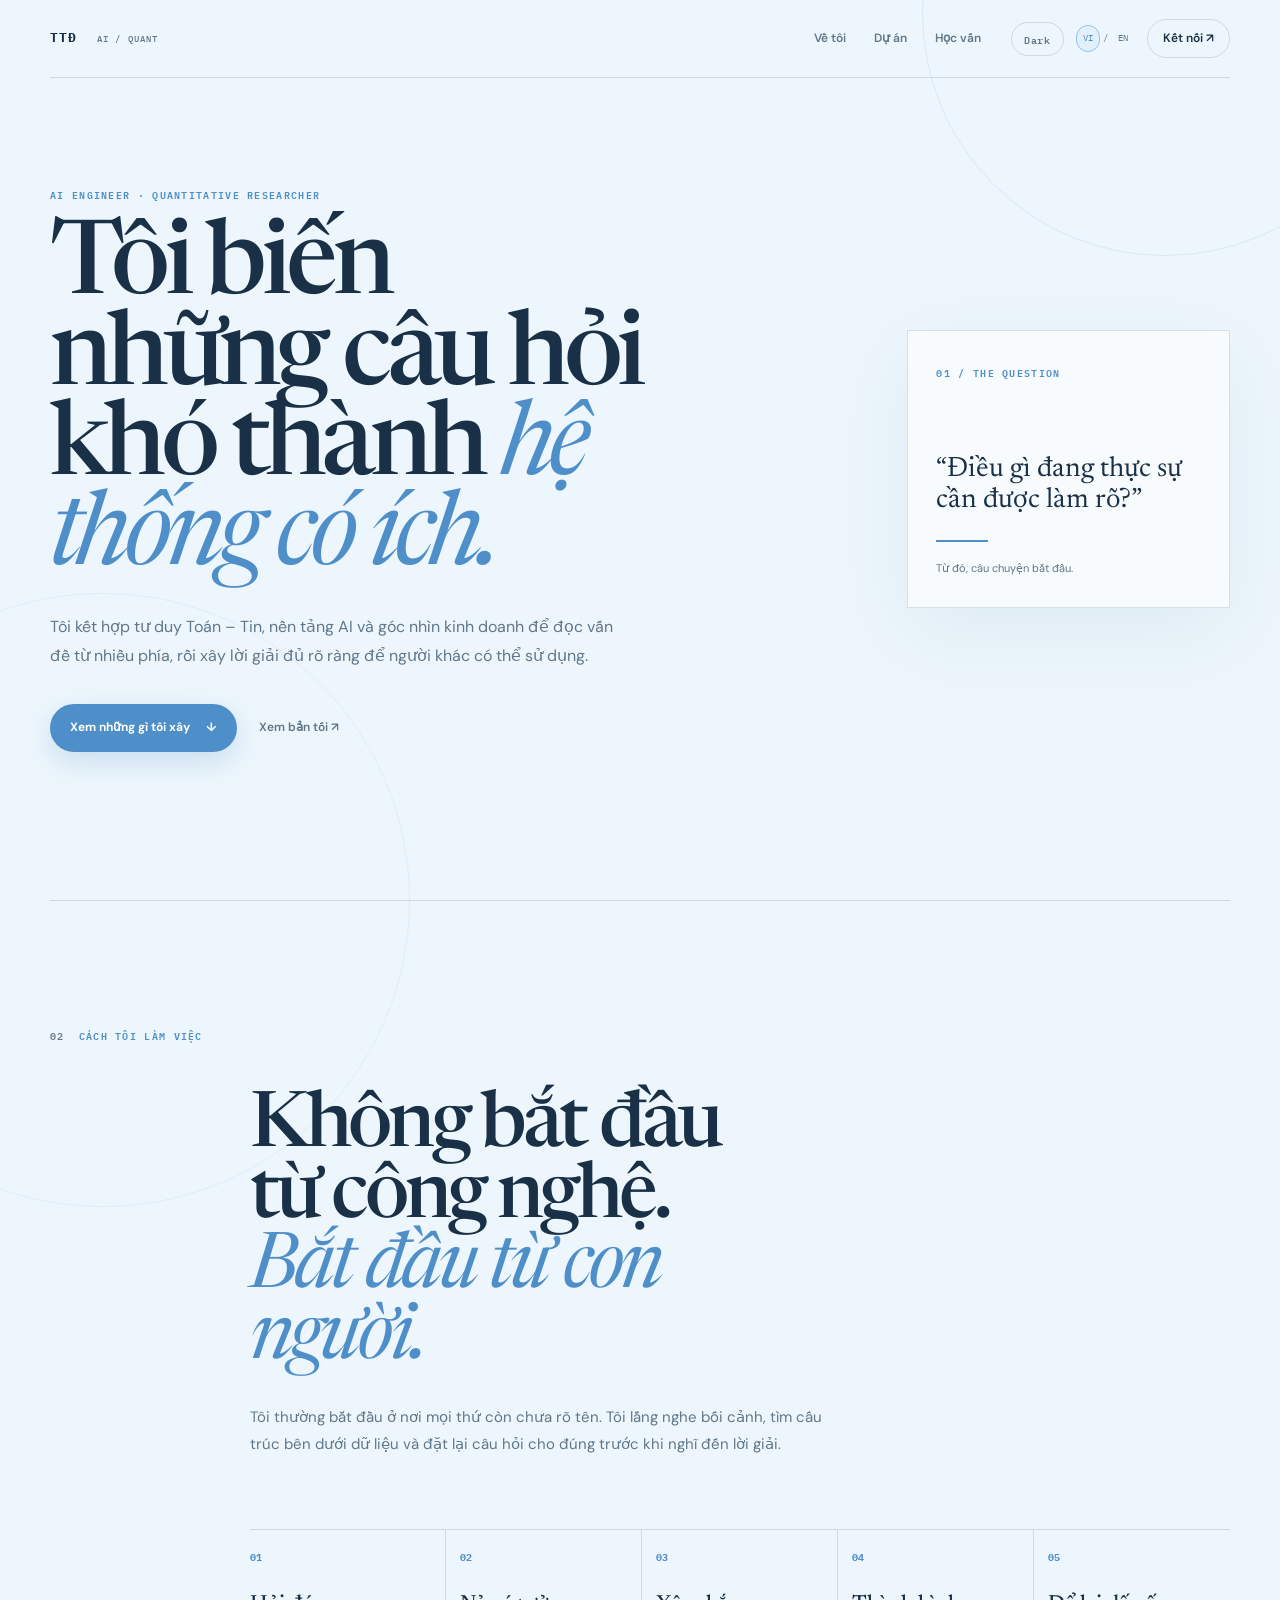
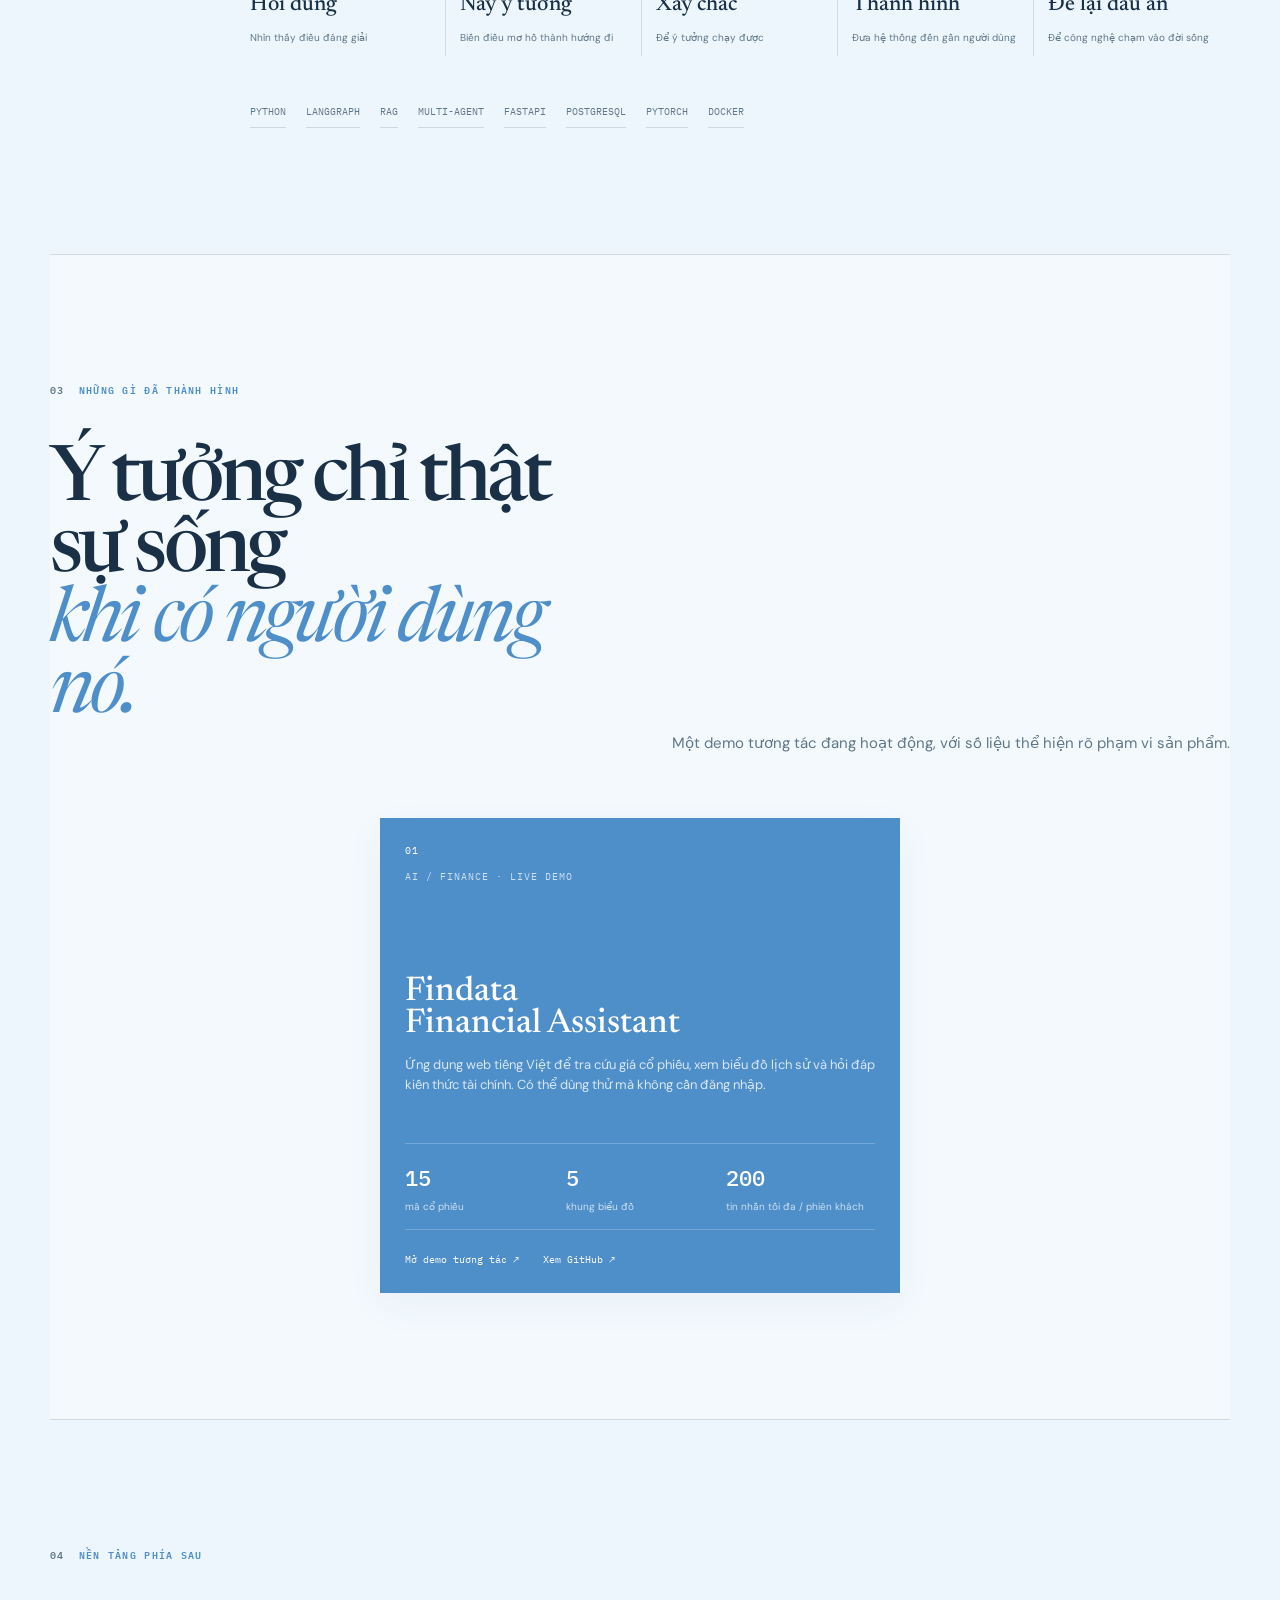
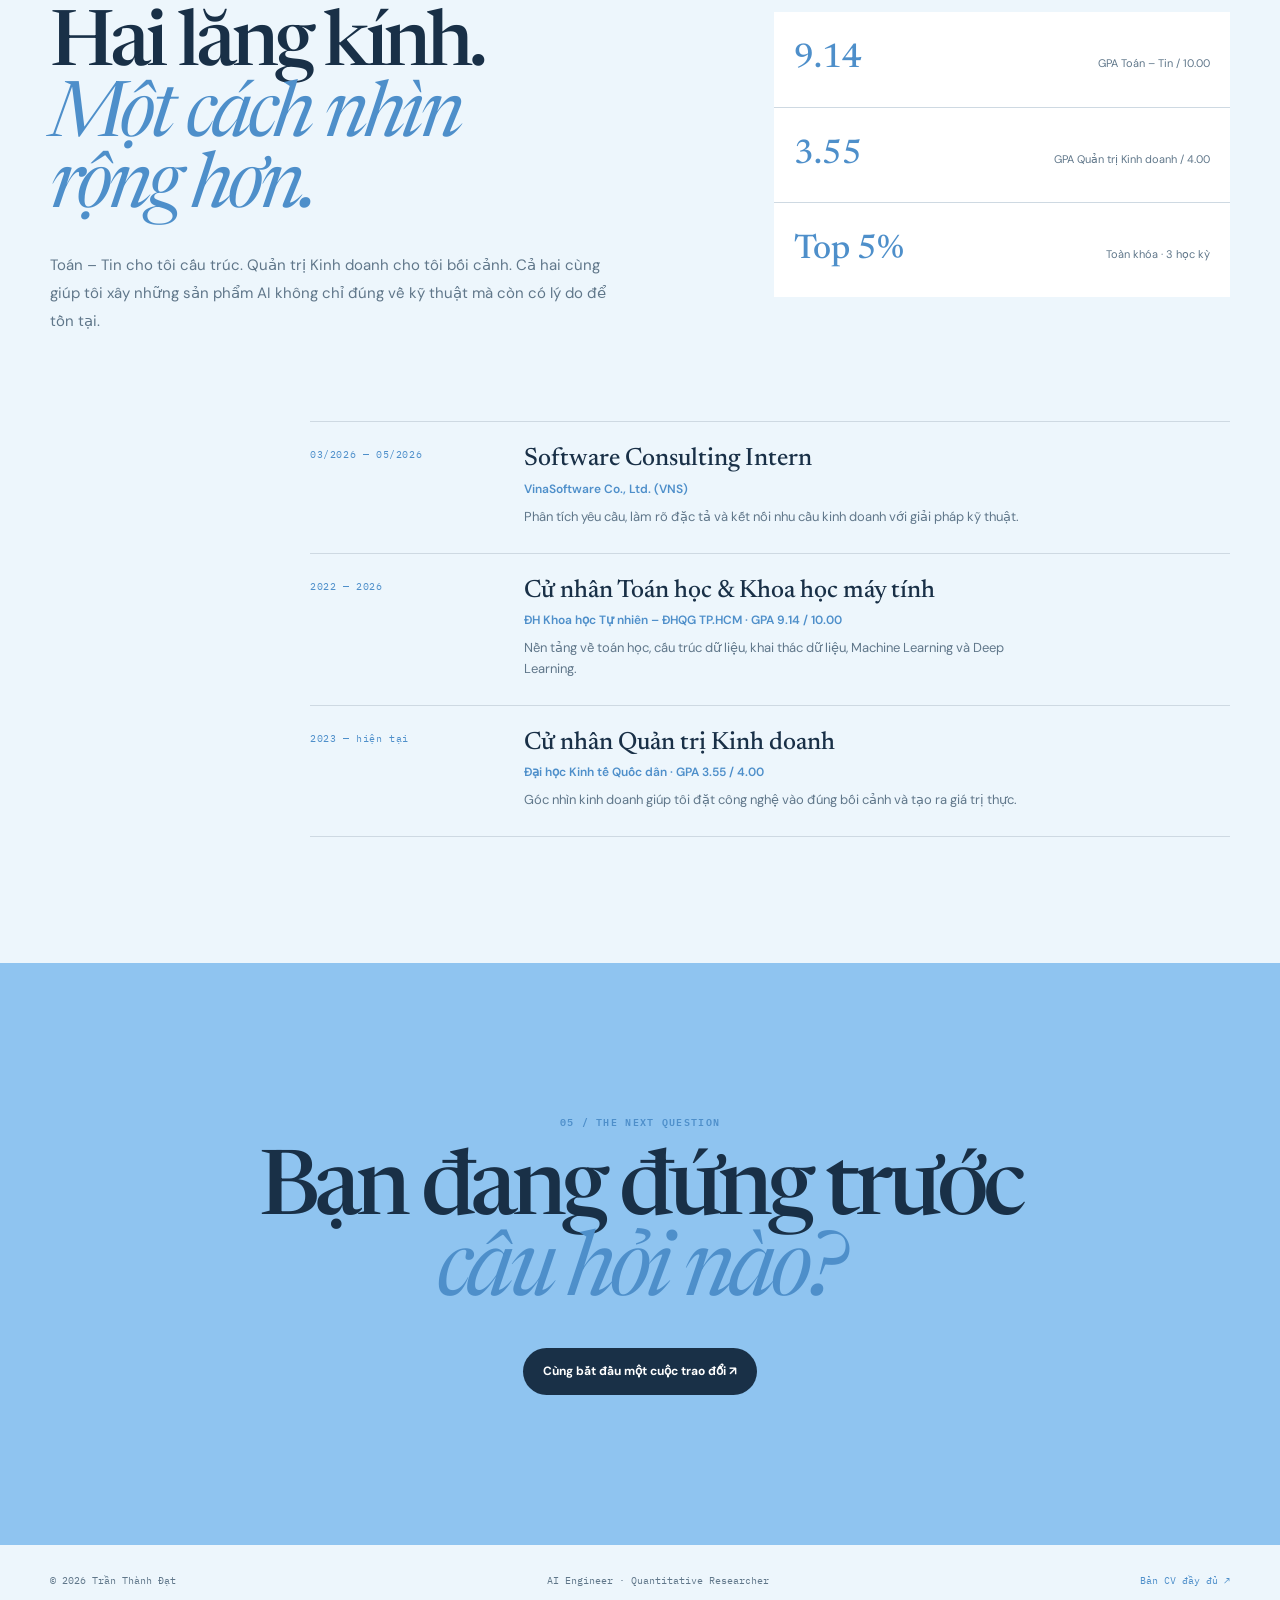
==== commit 5c17685b: "feat: prioritize portfolio projects with live demo Feature Findata first with its working demo, foll" ====
--- a/index.html
+++ b/index.html
@@ -64,16 +64,24 @@
 
       <section class="light-work" id="work">
         <div class="light-section-intro"><span>03</span><p data-i18n="lightWorkLabel">Những gì đã thành hình</p></div>
-        <div class="light-work-heading"><h2 data-i18n-html="lightWorkTitle">Ý tưởng chỉ thật sự sống<br><em>khi có người dùng nó.</em></h2><p data-i18n="lightWorkBody">Ba lát cắt từ hành trình xây hệ thống AI và định lượng.</p></div>
-        <div class="light-projects">
-          <a class="light-project" href="https://github.com/Dartrint/Healthcare-chatbot" target="_blank" rel="noopener noreferrer"><span class="light-project-number">01</span><span class="light-project-type">AI / HEALTHCARE</span><h3>Healthcare<br>AI Chatbot</h3><p data-i18n="lightProject1">Trợ lý y tế kết nối tri thức, triệu chứng và hội thoại trong một hệ thống có bộ nhớ dài hạn.</p><span class="light-project-arrow" data-i18n="lightGithub">Xem GitHub ↗</span></a>
-          <a class="light-project" href="https://github.com/Dartrint/Job-Application-Agent" target="_blank" rel="noopener noreferrer"><span class="light-project-number">02</span><span class="light-project-type">AI / CAREER</span><h3>JD Intelligence<br>Agent</h3><p data-i18n="lightProject2">Đọc JD, bóc tách yêu cầu và biến chúng thành những bước chuẩn bị cụ thể hơn.</p><span class="light-project-arrow" data-i18n="lightGithub">Xem GitHub ↗</span></a>
-          <a class="light-project light-project--blue" href="https://github.com/Dartrint/TripMate" target="_blank" rel="noopener noreferrer"><span class="light-project-number">03</span><span class="light-project-type">AI / TRAVEL</span><h3>TripMate<br>Route AI</h3><p data-i18n="lightProject3">Phối hợp các agent để biến một câu yêu cầu tự nhiên thành lịch trình có thể dùng được.</p><span class="light-project-arrow" data-i18n="lightGithub">Xem GitHub ↗</span></a>
-          <a class="light-project" href="https://github.com/Dartrint/ma-crossover-strategy" target="_blank" rel="noopener noreferrer"><span class="light-project-number">04</span><span class="light-project-type">QUANT / BACKTESTING</span><h3>MA Crossover<br>Backtester</h3><p data-i18n="lightProject4">Kiểm thử chiến lược Golden/Death Cross từ dữ liệu OHLCV đến Sharpe, CAGR và Max Drawdown.</p><span class="light-project-arrow" data-i18n="lightGithub">Xem GitHub ↗</span></a>
-          <a class="light-project" href="https://github.com/Dartrint/AI-Financial-Assistant" target="_blank" rel="noopener noreferrer"><span class="light-project-number">05</span><span class="light-project-type">AI / FINANCE</span><h3>AI Financial<br>Assistant</h3><p data-i18n="lightProject5">Trợ lý tài chính song ngữ kết hợp dữ liệu thị trường, Knowledge RAG và phân tích tổng hợp.</p><span class="light-project-arrow" data-i18n="lightGithub">Xem GitHub ↗</span></a>
-          <a class="light-project light-project--blue" href="https://github.com/Dartrint/secom_project" target="_blank" rel="noopener noreferrer"><span class="light-project-number">06</span><span class="light-project-type">QUANT / ANOMALY</span><h3>SECOM Anomaly<br>Detection</h3><p data-i18n="lightProject6">Phát hiện bất thường trên dữ liệu cảm biến bằng Isolation Forest, One-Class SVM, Autoencoder và SHAP.</p><span class="light-project-arrow" data-i18n="lightGithub">Xem GitHub ↗</span></a>
+        <div class="light-work-heading"><h2 data-i18n-html="lightWorkTitle">Ý tưởng chỉ thật sự sống<br><em>khi có người dùng nó.</em></h2><p data-i18n="lightWorkBody">Một demo tương tác đang hoạt động, với số liệu thể hiện rõ phạm vi sản phẩm.</p></div>
+        <div class="light-projects light-projects--featured">
+          <article class="light-project light-project--blue">
+            <span class="light-project-number">01</span>
+            <span class="light-project-type">AI / FINANCE · LIVE DEMO</span>
+            <h3>Findata<br>Financial Assistant</h3>
+            <p data-i18n="lightProject5">Ứng dụng web tiếng Việt để tra cứu giá cổ phiếu, xem biểu đồ lịch sử và hỏi đáp kiến thức tài chính. Có thể dùng thử mà không cần đăng nhập.</p>
+            <div class="light-project-metrics">
+              <span><strong>15</strong><small data-i18n="metricTickers">mã cổ phiếu</small></span>
+              <span><strong>5</strong><small data-i18n="metricRanges">khung biểu đồ</small></span>
+              <span><strong>200</strong><small data-i18n="metricMessages">tin nhắn tối đa / phiên khách</small></span>
+            </div>
+            <div class="light-project-actions">
+              <a class="light-project-arrow" href="https://ai-financial-assistant.nhattubut.workers.dev/" target="_blank" rel="noopener noreferrer" data-i18n="lightDemo">Mở demo tương tác ↗</a>
+              <a class="light-project-arrow" href="https://github.com/Dartrint/AI-Financial-Assistant" target="_blank" rel="noopener noreferrer" data-i18n="lightGithub">Xem GitHub ↗</a>
+            </div>
+          </article>
         </div>
-        <button class="light-projects-toggle" type="button" aria-expanded="false"><span data-i18n="lightViewMore">Xem thêm dự án</span><span aria-hidden="true">↓</span></button>
       </section>
 
       <section class="light-education" id="education">
--- a/styles.css
+++ b/styles.css
@@ -988,10 +988,41 @@
   display: flex;
   align-items: center;
   justify-content: space-between;
+  flex-wrap: wrap;
   gap: var(--space-3);
   padding-top: var(--space-3);
   border-top: 1px solid var(--border);
   margin-top: auto;
+}
+
+.project-metrics {
+  display: grid;
+  grid-template-columns: repeat(3, minmax(0, 1fr));
+  gap: 8px;
+  margin: var(--space-2) 0;
+}
+
+.project-metric {
+  display: flex;
+  min-width: 0;
+  flex-direction: column;
+  gap: 5px;
+  padding: 10px 8px;
+  border: 1px solid var(--border);
+  background: var(--bg-raised);
+}
+
+.project-metric strong {
+  color: var(--accent);
+  font-family: var(--font-mono);
+  font-size: 18px;
+  line-height: 1;
+}
+
+.project-metric span {
+  color: var(--text-2);
+  font-size: 10px;
+  line-height: 1.35;
 }
 
 .discuss-link {
@@ -1874,9 +1905,10 @@
 .light-work { background: rgba(255,255,255,0.32); }
 .light-work-heading { display: flex; align-items: end; justify-content: space-between; gap: 40px; }
 .light-projects { display: grid; grid-template-columns: repeat(3, 1fr); gap: 14px; margin-top: 60px; }
+.light-projects--featured { grid-template-columns: minmax(0, 520px); justify-content: center; }
 .light-project { min-height: 390px; padding: 24px; border: 1px solid var(--light-line); background: var(--light-paper); color: var(--light-ink); text-decoration: none; box-shadow: 0 12px 36px rgba(55, 104, 140, 0.05); transition: transform 240ms ease, box-shadow 240ms ease, border-color 240ms ease; }
-.light-project.is-hidden { display: none; }
 .light-project:hover { border-color: var(--light-blue); box-shadow: 0 24px 55px rgba(55, 104, 140, 0.14); transform: translateY(-8px); }
+.light-project:focus-within { outline: 2px solid var(--light-blue-deep); outline-offset: 4px; }
 .light-project--blue { color: #fff; background: var(--light-blue-deep); border-color: var(--light-blue-deep); }
 .light-project-number, .light-project-type { display: block; font-family: 'IBM Plex Mono', monospace; font-size: 10px; letter-spacing: 0.1em; }
 .light-project-type { margin-top: 10px; color: var(--light-muted); }
@@ -1884,10 +1916,14 @@
 .light-project h3 { margin: 92px 0 14px; font-family: 'Newsreader', Georgia, serif; font-size: 34px; font-weight: 500; line-height: 0.94; }
 .light-project p { min-height: 66px; color: var(--light-muted); font-size: 13px; line-height: 1.6; }
 .light-project--blue p { color: rgba(255,255,255,0.78); }
-.light-project-arrow { display: block; margin-top: 24px; color: var(--light-blue-deep); font-family: 'IBM Plex Mono', monospace; font-size: 10px; }
+.light-project-metrics { display: grid; grid-template-columns: repeat(3, minmax(0, 1fr)); gap: 12px; margin-top: 22px; padding: 16px 0; border-top: 1px solid rgba(255,255,255,0.22); border-bottom: 1px solid rgba(255,255,255,0.22); }
+.light-project-metrics span { display: flex; flex-direction: column; gap: 5px; }
+.light-project-metrics strong { font-family: 'IBM Plex Mono', monospace; font-size: 22px; font-weight: 500; }
+.light-project-metrics small { color: rgba(255,255,255,0.72); font-size: 10px; line-height: 1.35; }
+.light-project-actions { display: flex; flex-wrap: wrap; gap: 12px 24px; margin-top: 22px; }
+.light-project-arrow { display: block; color: var(--light-blue-deep); font-family: 'IBM Plex Mono', monospace; font-size: 10px; }
 .light-project--blue .light-project-arrow { color: #fff; }
-.light-projects-toggle { display: inline-flex; align-items: center; gap: 14px; margin-top: 28px; padding: 12px 18px; border: 1px solid var(--light-line); border-radius: 999px; color: var(--light-ink); background: transparent; cursor: pointer; font: 600 11px 'DM Sans', sans-serif; transition: color 180ms ease, border-color 180ms ease, background 180ms ease; }
-.light-projects-toggle:hover { color: var(--light-blue-deep); border-color: var(--light-blue); background: rgba(143, 196, 240, 0.12); }
+.light-project-arrow:focus-visible { outline: 2px solid currentColor; outline-offset: 4px; }
 .light-education-grid { display: grid; grid-template-columns: 1fr 0.8fr; gap: 12vw; align-items: start; }
 .light-education-timeline { display: grid; gap: 0; max-width: 920px; margin: 86px 0 0 auto; border-top: 1px solid var(--light-line); }
 .light-education-timeline article { display: grid; grid-template-columns: 180px 1fr; gap: 34px; padding: 25px 0; border-bottom: 1px solid var(--light-line); }
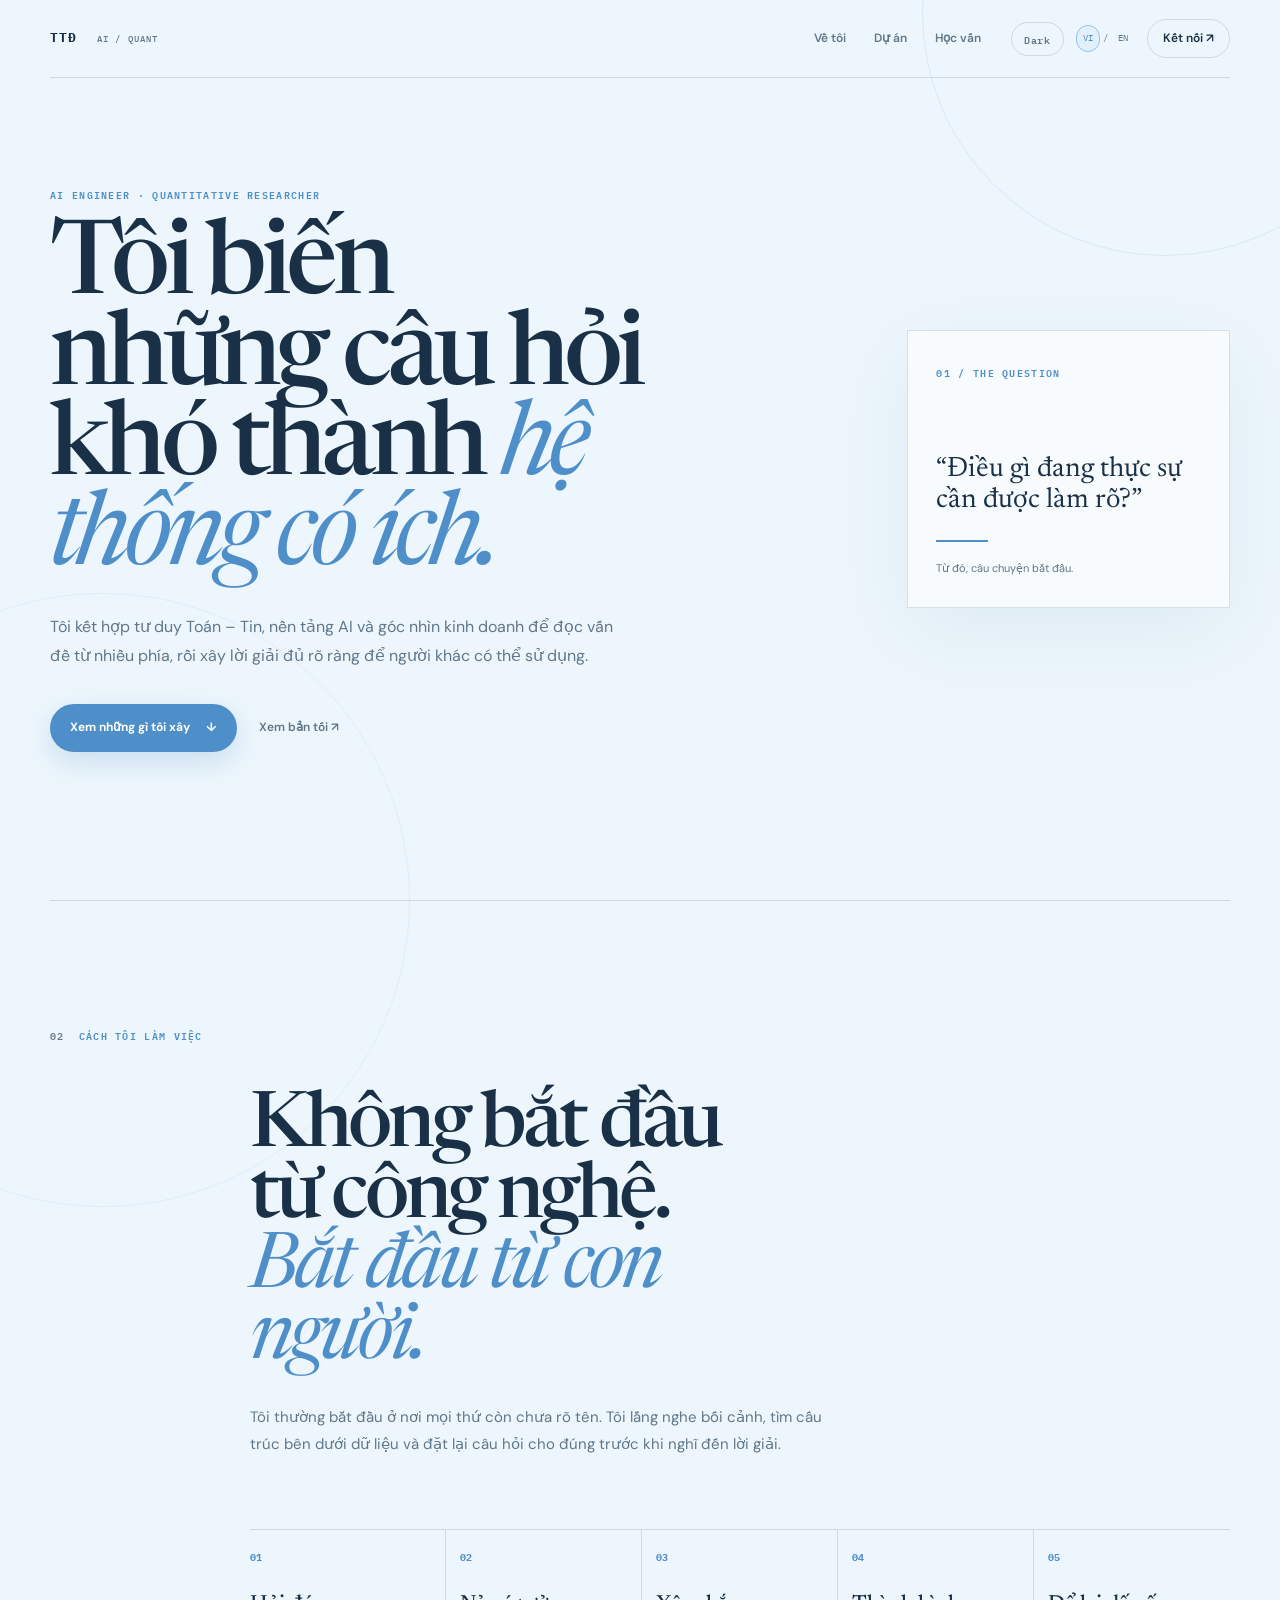
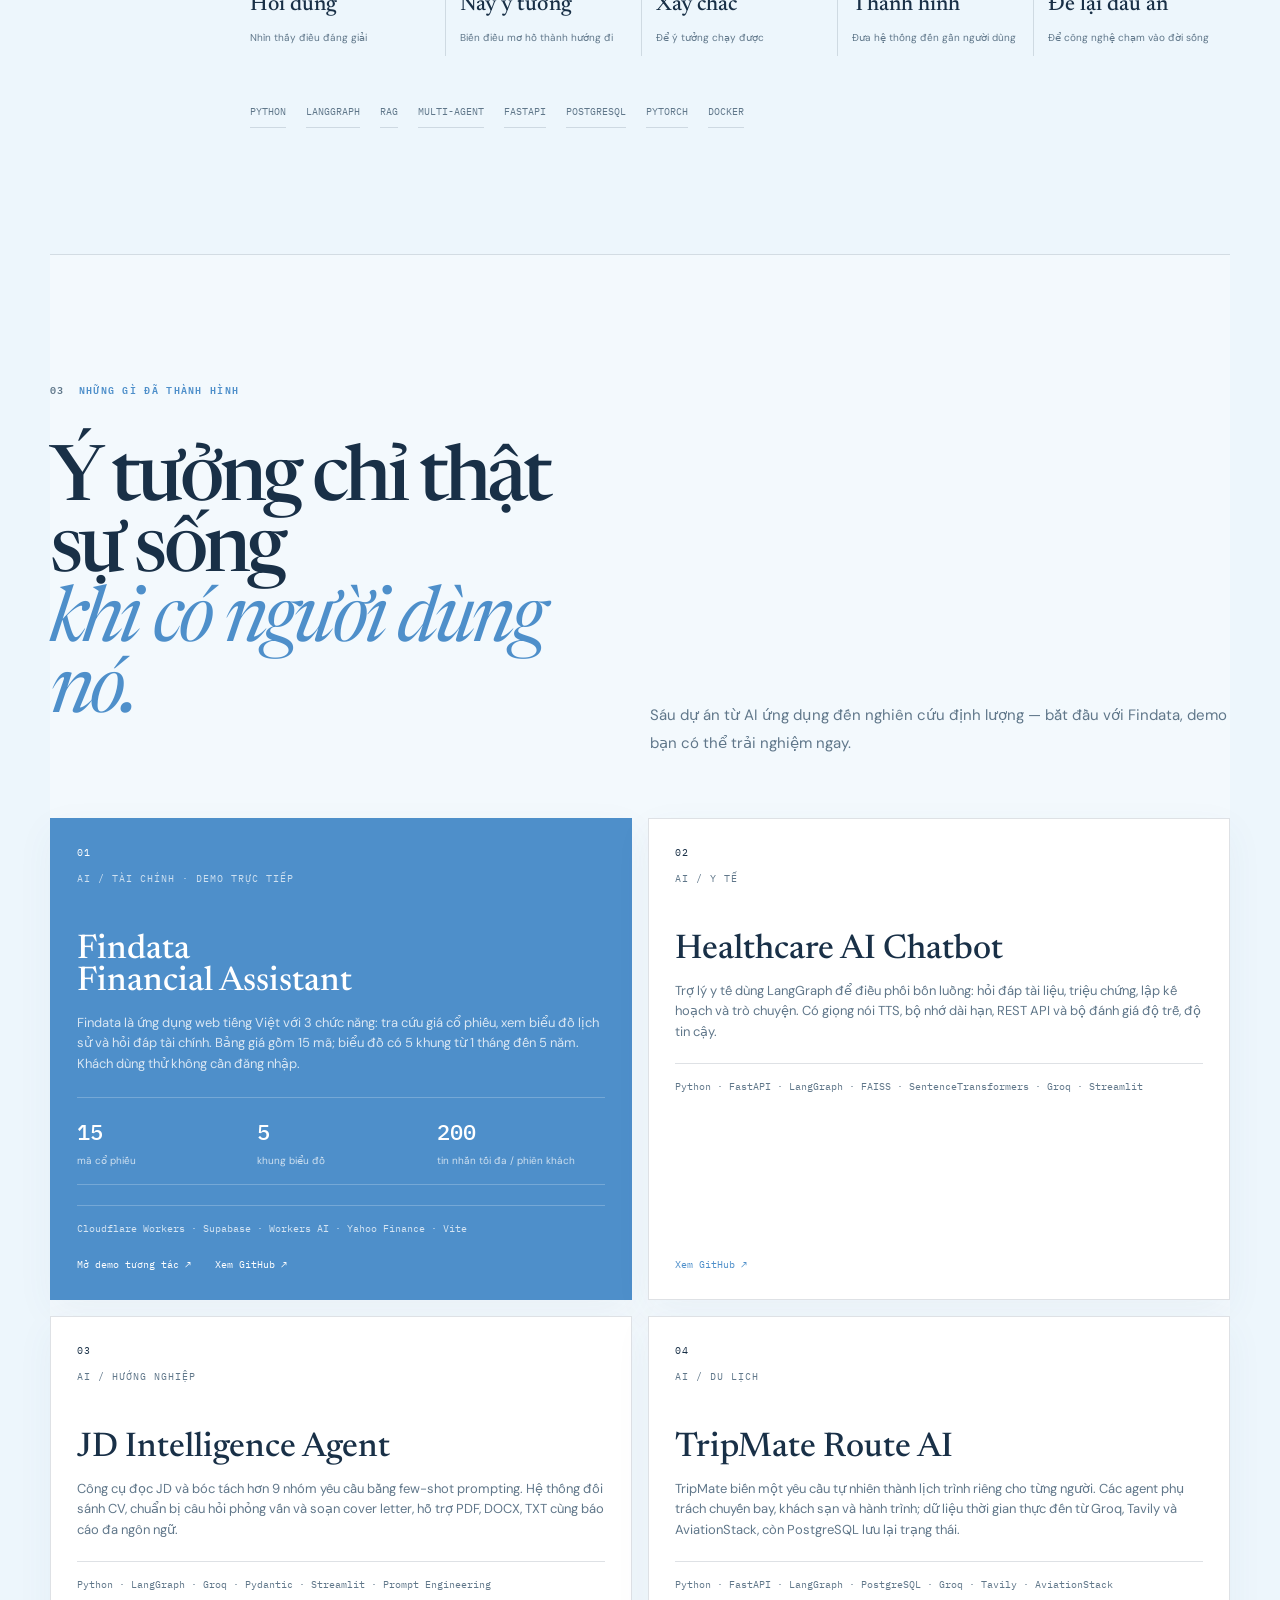
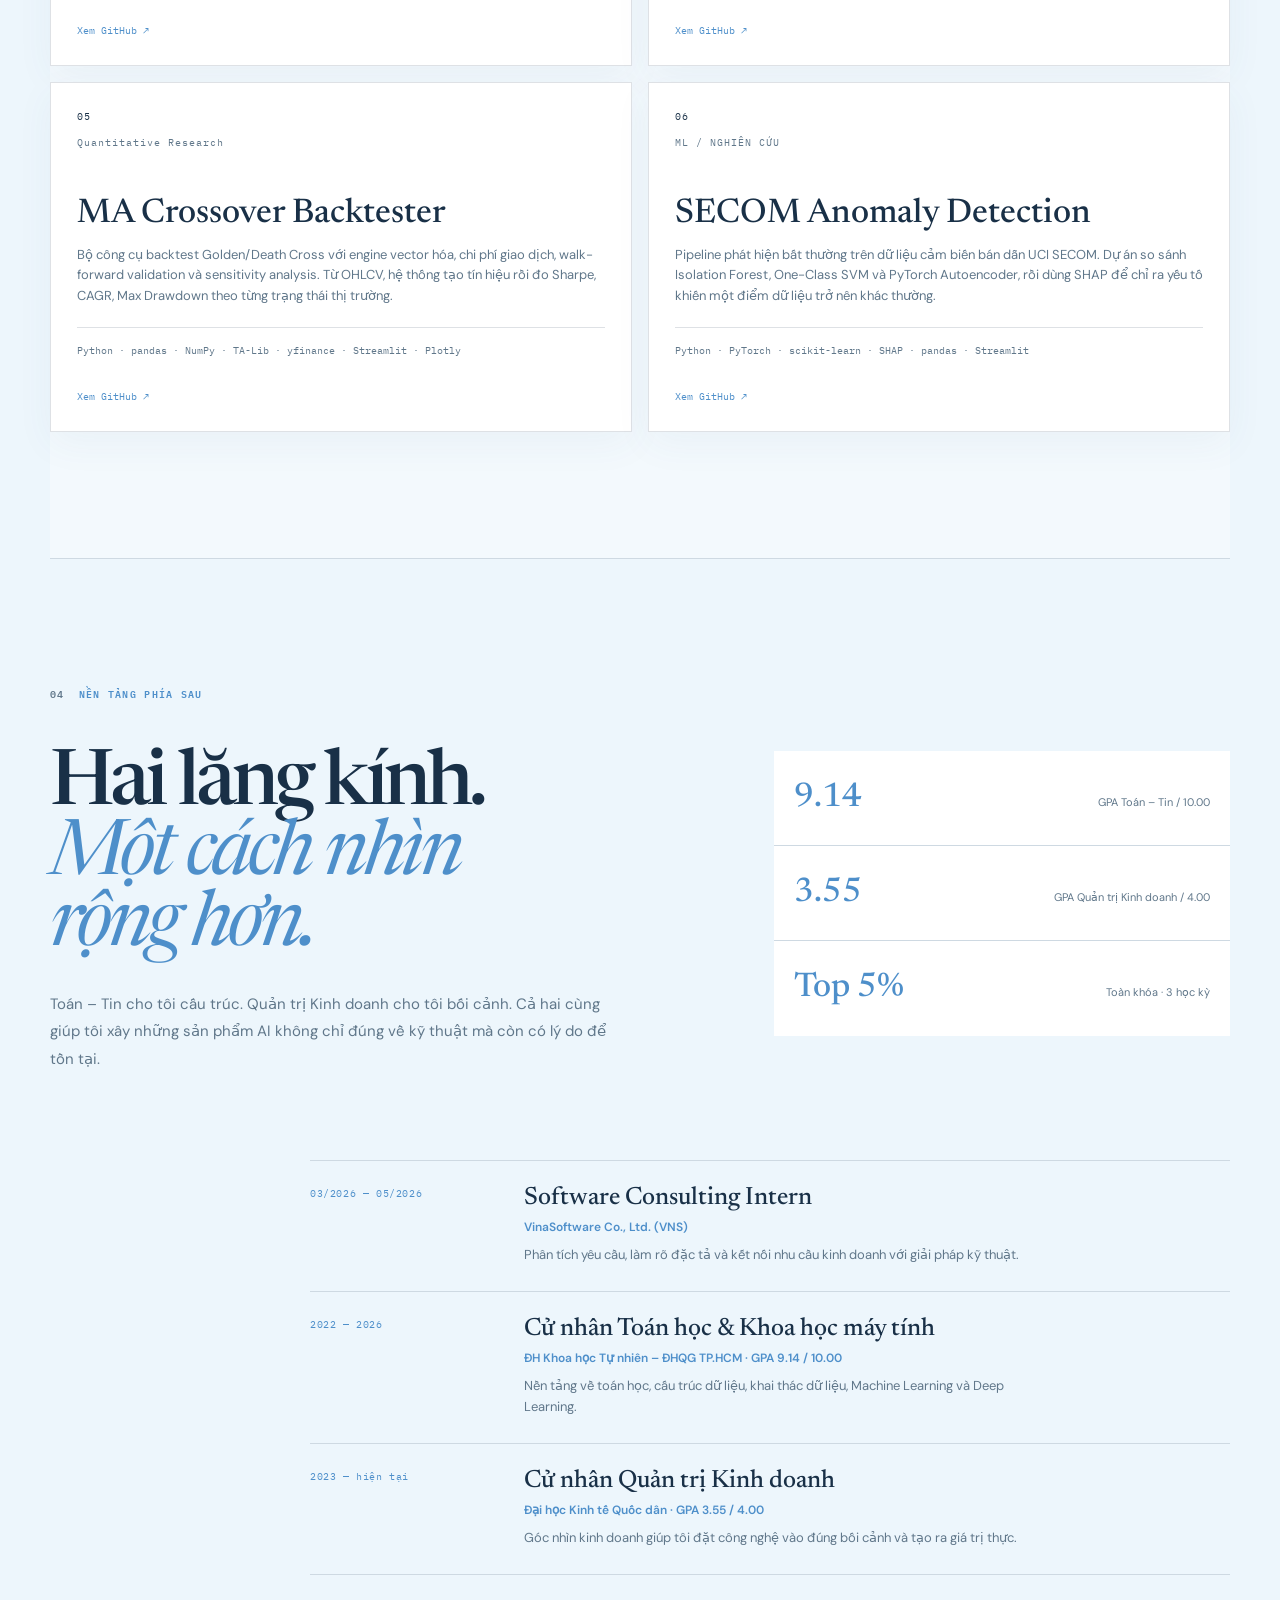
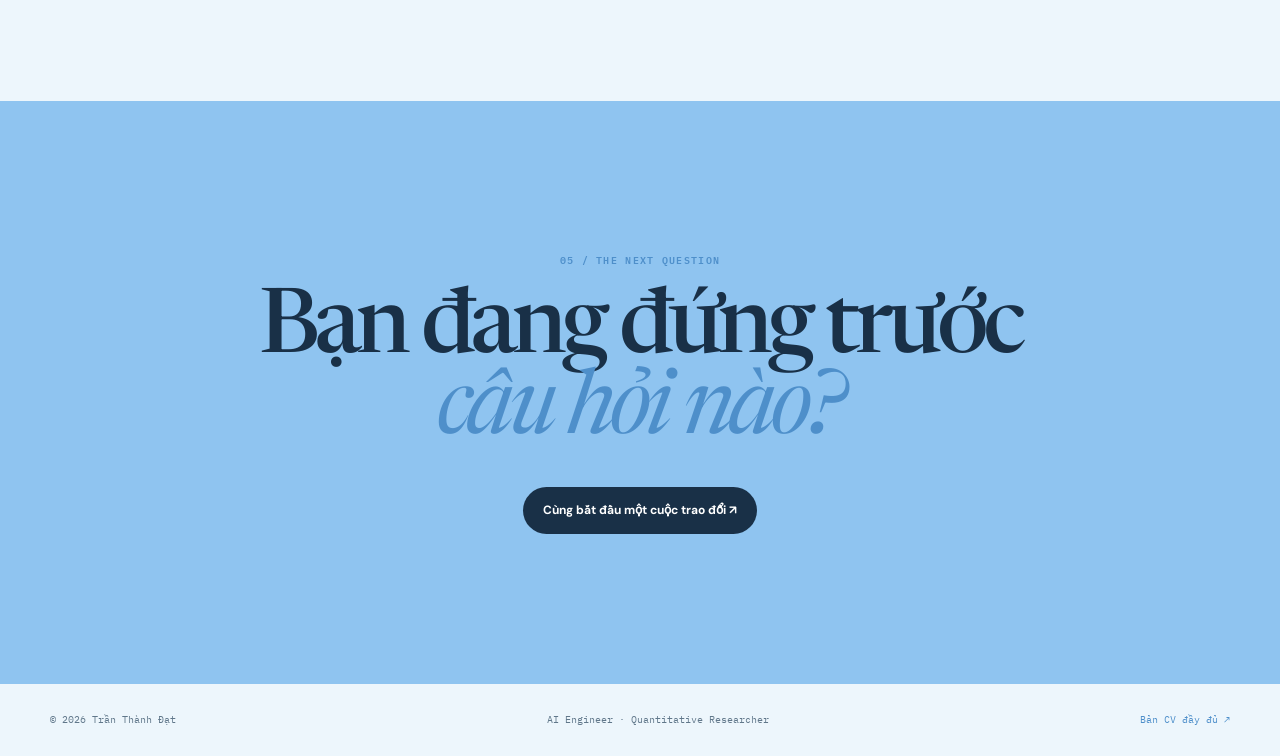
==== commit b301380d: "feat: show all projects on light portfolio Expand the Light portfolio with all six projects, localiz" ====
--- a/index.html
+++ b/index.html
@@ -64,21 +64,72 @@
 
       <section class="light-work" id="work">
         <div class="light-section-intro"><span>03</span><p data-i18n="lightWorkLabel">Những gì đã thành hình</p></div>
-        <div class="light-work-heading"><h2 data-i18n-html="lightWorkTitle">Ý tưởng chỉ thật sự sống<br><em>khi có người dùng nó.</em></h2><p data-i18n="lightWorkBody">Một demo tương tác đang hoạt động, với số liệu thể hiện rõ phạm vi sản phẩm.</p></div>
+        <div class="light-work-heading"><h2 data-i18n-html="lightWorkTitle">Ý tưởng chỉ thật sự sống<br><em>khi có người dùng nó.</em></h2><p data-i18n="lightWorkBody">Sáu dự án từ AI ứng dụng đến nghiên cứu định lượng — bắt đầu với Findata, demo bạn có thể trải nghiệm ngay.</p></div>
         <div class="light-projects light-projects--featured">
           <article class="light-project light-project--blue">
             <span class="light-project-number">01</span>
-            <span class="light-project-type">AI / FINANCE · LIVE DEMO</span>
+            <span class="light-project-type" data-i18n="lightProjectFinanceLive">AI / TÀI CHÍNH · DEMO TRỰC TIẾP</span>
             <h3>Findata<br>Financial Assistant</h3>
-            <p data-i18n="lightProject5">Ứng dụng web tiếng Việt để tra cứu giá cổ phiếu, xem biểu đồ lịch sử và hỏi đáp kiến thức tài chính. Có thể dùng thử mà không cần đăng nhập.</p>
+            <p data-i18n="project5">Findata là ứng dụng web tiếng Việt với 3 chức năng: tra cứu giá cổ phiếu, xem biểu đồ lịch sử và hỏi đáp tài chính. Bảng giá gồm 15 mã; biểu đồ có 5 khung từ 1 tháng đến 5 năm. Khách dùng thử không cần đăng nhập.</p>
             <div class="light-project-metrics">
               <span><strong>15</strong><small data-i18n="metricTickers">mã cổ phiếu</small></span>
               <span><strong>5</strong><small data-i18n="metricRanges">khung biểu đồ</small></span>
               <span><strong>200</strong><small data-i18n="metricMessages">tin nhắn tối đa / phiên khách</small></span>
             </div>
+            <p class="light-project-stack">Cloudflare Workers · Supabase · Workers AI · Yahoo Finance · Vite</p>
             <div class="light-project-actions">
               <a class="light-project-arrow" href="https://ai-financial-assistant.nhattubut.workers.dev/" target="_blank" rel="noopener noreferrer" data-i18n="lightDemo">Mở demo tương tác ↗</a>
               <a class="light-project-arrow" href="https://github.com/Dartrint/AI-Financial-Assistant" target="_blank" rel="noopener noreferrer" data-i18n="lightGithub">Xem GitHub ↗</a>
+            </div>
+          </article>
+          <article class="light-project">
+            <span class="light-project-number">02</span>
+            <span class="light-project-type" data-i18n="lightProjectHealthcare">AI / Y TẾ</span>
+            <h3>Healthcare AI Chatbot</h3>
+            <p data-i18n="project1">Trợ lý y tế dùng LangGraph để điều phối bốn luồng: hỏi đáp tài liệu, triệu chứng, lập kế hoạch và trò chuyện. Có giọng nói TTS, bộ nhớ dài hạn, REST API và bộ đánh giá độ trễ, độ tin cậy.</p>
+            <p class="light-project-stack">Python · FastAPI · LangGraph · FAISS · SentenceTransformers · Groq · Streamlit</p>
+            <div class="light-project-actions">
+              <a class="light-project-arrow" href="https://github.com/Dartrint/Healthcare-chatbot" target="_blank" rel="noopener noreferrer" data-i18n="lightGithub">Xem GitHub ↗</a>
+            </div>
+          </article>
+          <article class="light-project">
+            <span class="light-project-number">03</span>
+            <span class="light-project-type" data-i18n="lightProjectCareer">AI / HƯỚNG NGHIỆP</span>
+            <h3>JD Intelligence Agent</h3>
+            <p data-i18n="project2">Công cụ đọc JD và bóc tách hơn 9 nhóm yêu cầu bằng few-shot prompting. Hệ thống đối sánh CV, chuẩn bị câu hỏi phỏng vấn và soạn cover letter, hỗ trợ PDF, DOCX, TXT cùng báo cáo đa ngôn ngữ.</p>
+            <p class="light-project-stack">Python · LangGraph · Groq · Pydantic · Streamlit · Prompt Engineering</p>
+            <div class="light-project-actions">
+              <a class="light-project-arrow" href="https://github.com/Dartrint/Job-Application-Agent" target="_blank" rel="noopener noreferrer" data-i18n="lightGithub">Xem GitHub ↗</a>
+            </div>
+          </article>
+          <article class="light-project">
+            <span class="light-project-number">04</span>
+            <span class="light-project-type" data-i18n="lightProjectTravel">AI / DU LỊCH</span>
+            <h3>TripMate Route AI</h3>
+            <p data-i18n="project3">TripMate biến một yêu cầu tự nhiên thành lịch trình riêng cho từng người. Các agent phụ trách chuyến bay, khách sạn và hành trình; dữ liệu thời gian thực đến từ Groq, Tavily và AviationStack, còn PostgreSQL lưu lại trạng thái.</p>
+            <p class="light-project-stack">Python · FastAPI · LangGraph · PostgreSQL · Groq · Tavily · AviationStack</p>
+            <div class="light-project-actions">
+              <a class="light-project-arrow" href="https://github.com/Dartrint/TripMate" target="_blank" rel="noopener noreferrer" data-i18n="lightGithub">Xem GitHub ↗</a>
+            </div>
+          </article>
+          <article class="light-project">
+            <span class="light-project-number">05</span>
+            <span class="light-project-type" data-i18n="catQuant">Nghiên cứu định lượng</span>
+            <h3>MA Crossover Backtester</h3>
+            <p data-i18n="project4">Bộ công cụ backtest Golden/Death Cross với engine vector hóa, chi phí giao dịch, walk-forward validation và sensitivity analysis. Từ OHLCV, hệ thống tạo tín hiệu rồi đo Sharpe, CAGR, Max Drawdown theo từng trạng thái thị trường.</p>
+            <p class="light-project-stack">Python · pandas · NumPy · TA-Lib · yfinance · Streamlit · Plotly</p>
+            <div class="light-project-actions">
+              <a class="light-project-arrow" href="https://github.com/Dartrint/ma-crossover-strategy" target="_blank" rel="noopener noreferrer" data-i18n="lightGithub">Xem GitHub ↗</a>
+            </div>
+          </article>
+          <article class="light-project">
+            <span class="light-project-number">06</span>
+            <span class="light-project-type" data-i18n="lightProjectResearch">ML / NGHIÊN CỨU</span>
+            <h3>SECOM Anomaly Detection</h3>
+            <p data-i18n="project6">Pipeline phát hiện bất thường trên dữ liệu cảm biến bán dẫn UCI SECOM. Dự án so sánh Isolation Forest, One-Class SVM và PyTorch Autoencoder, rồi dùng SHAP để chỉ ra yếu tố khiến một điểm dữ liệu trở nên khác thường.</p>
+            <p class="light-project-stack">Python · PyTorch · scikit-learn · SHAP · pandas · Streamlit</p>
+            <div class="light-project-actions">
+              <a class="light-project-arrow" href="https://github.com/Dartrint/secom_project" target="_blank" rel="noopener noreferrer" data-i18n="lightGithub">Xem GitHub ↗</a>
             </div>
           </article>
         </div>
--- a/styles.css
+++ b/styles.css
@@ -1904,23 +1904,24 @@
 .light-techs span { padding-bottom: 7px; border-bottom: 1px solid var(--light-line); color: var(--light-muted); font-family: 'IBM Plex Mono', monospace; font-size: 10px; text-transform: uppercase; }
 .light-work { background: rgba(255,255,255,0.32); }
 .light-work-heading { display: flex; align-items: end; justify-content: space-between; gap: 40px; }
-.light-projects { display: grid; grid-template-columns: repeat(3, 1fr); gap: 14px; margin-top: 60px; }
-.light-projects--featured { grid-template-columns: minmax(0, 520px); justify-content: center; }
-.light-project { min-height: 390px; padding: 24px; border: 1px solid var(--light-line); background: var(--light-paper); color: var(--light-ink); text-decoration: none; box-shadow: 0 12px 36px rgba(55, 104, 140, 0.05); transition: transform 240ms ease, box-shadow 240ms ease, border-color 240ms ease; }
+.light-projects { display: grid; grid-template-columns: repeat(2, minmax(0, 1fr)); gap: 16px; margin-top: 60px; }
+.light-project { display: flex; min-height: 350px; flex-direction: column; padding: 26px; border: 1px solid var(--light-line); background: var(--light-paper); color: var(--light-ink); text-decoration: none; box-shadow: 0 12px 36px rgba(55, 104, 140, 0.05); transition: transform 240ms ease, box-shadow 240ms ease, border-color 240ms ease; }
 .light-project:hover { border-color: var(--light-blue); box-shadow: 0 24px 55px rgba(55, 104, 140, 0.14); transform: translateY(-8px); }
 .light-project:focus-within { outline: 2px solid var(--light-blue-deep); outline-offset: 4px; }
 .light-project--blue { color: #fff; background: var(--light-blue-deep); border-color: var(--light-blue-deep); }
 .light-project-number, .light-project-type { display: block; font-family: 'IBM Plex Mono', monospace; font-size: 10px; letter-spacing: 0.1em; }
 .light-project-type { margin-top: 10px; color: var(--light-muted); }
 .light-project--blue .light-project-type { color: rgba(255,255,255,0.72); }
-.light-project h3 { margin: 92px 0 14px; font-family: 'Newsreader', Georgia, serif; font-size: 34px; font-weight: 500; line-height: 0.94; }
-.light-project p { min-height: 66px; color: var(--light-muted); font-size: 13px; line-height: 1.6; }
+.light-project h3 { margin: 48px 0 14px; font-family: 'Newsreader', Georgia, serif; font-size: 34px; font-weight: 500; line-height: 0.94; }
+.light-project p { color: var(--light-muted); font-size: 13px; line-height: 1.6; }
 .light-project--blue p { color: rgba(255,255,255,0.78); }
+.light-project-stack { margin: 20px 0 0; padding-top: 14px; border-top: 1px solid var(--light-line); color: var(--light-muted); font-family: 'IBM Plex Mono', monospace; font-size: 10px !important; line-height: 1.7 !important; }
+.light-project--blue .light-project-stack { border-color: rgba(255,255,255,0.22); color: rgba(255,255,255,0.76); }
 .light-project-metrics { display: grid; grid-template-columns: repeat(3, minmax(0, 1fr)); gap: 12px; margin-top: 22px; padding: 16px 0; border-top: 1px solid rgba(255,255,255,0.22); border-bottom: 1px solid rgba(255,255,255,0.22); }
 .light-project-metrics span { display: flex; flex-direction: column; gap: 5px; }
 .light-project-metrics strong { font-family: 'IBM Plex Mono', monospace; font-size: 22px; font-weight: 500; }
 .light-project-metrics small { color: rgba(255,255,255,0.72); font-size: 10px; line-height: 1.35; }
-.light-project-actions { display: flex; flex-wrap: wrap; gap: 12px 24px; margin-top: 22px; }
+.light-project-actions { display: flex; flex-wrap: wrap; gap: 12px 24px; margin-top: auto; padding-top: 20px; }
 .light-project-arrow { display: block; color: var(--light-blue-deep); font-family: 'IBM Plex Mono', monospace; font-size: 10px; }
 .light-project--blue .light-project-arrow { color: #fff; }
 .light-project-arrow:focus-visible { outline: 2px solid currentColor; outline-offset: 4px; }
@@ -1952,7 +1953,7 @@
   .light-path > div:nth-child(n + 3) { border-top: 1px solid var(--light-line); }
   .light-work-heading, .light-education-grid { display: block; }
   .light-work-heading > p { margin-top: 24px; }
-  .light-projects { grid-template-columns: 1fr; }
+  .light-projects { grid-template-columns: 1fr; gap: 14px; margin-top: 40px; }
   .light-project { min-height: 330px; }
   .light-project h3 { margin-top: 60px; }
   .light-credentials { margin-top: 48px; }
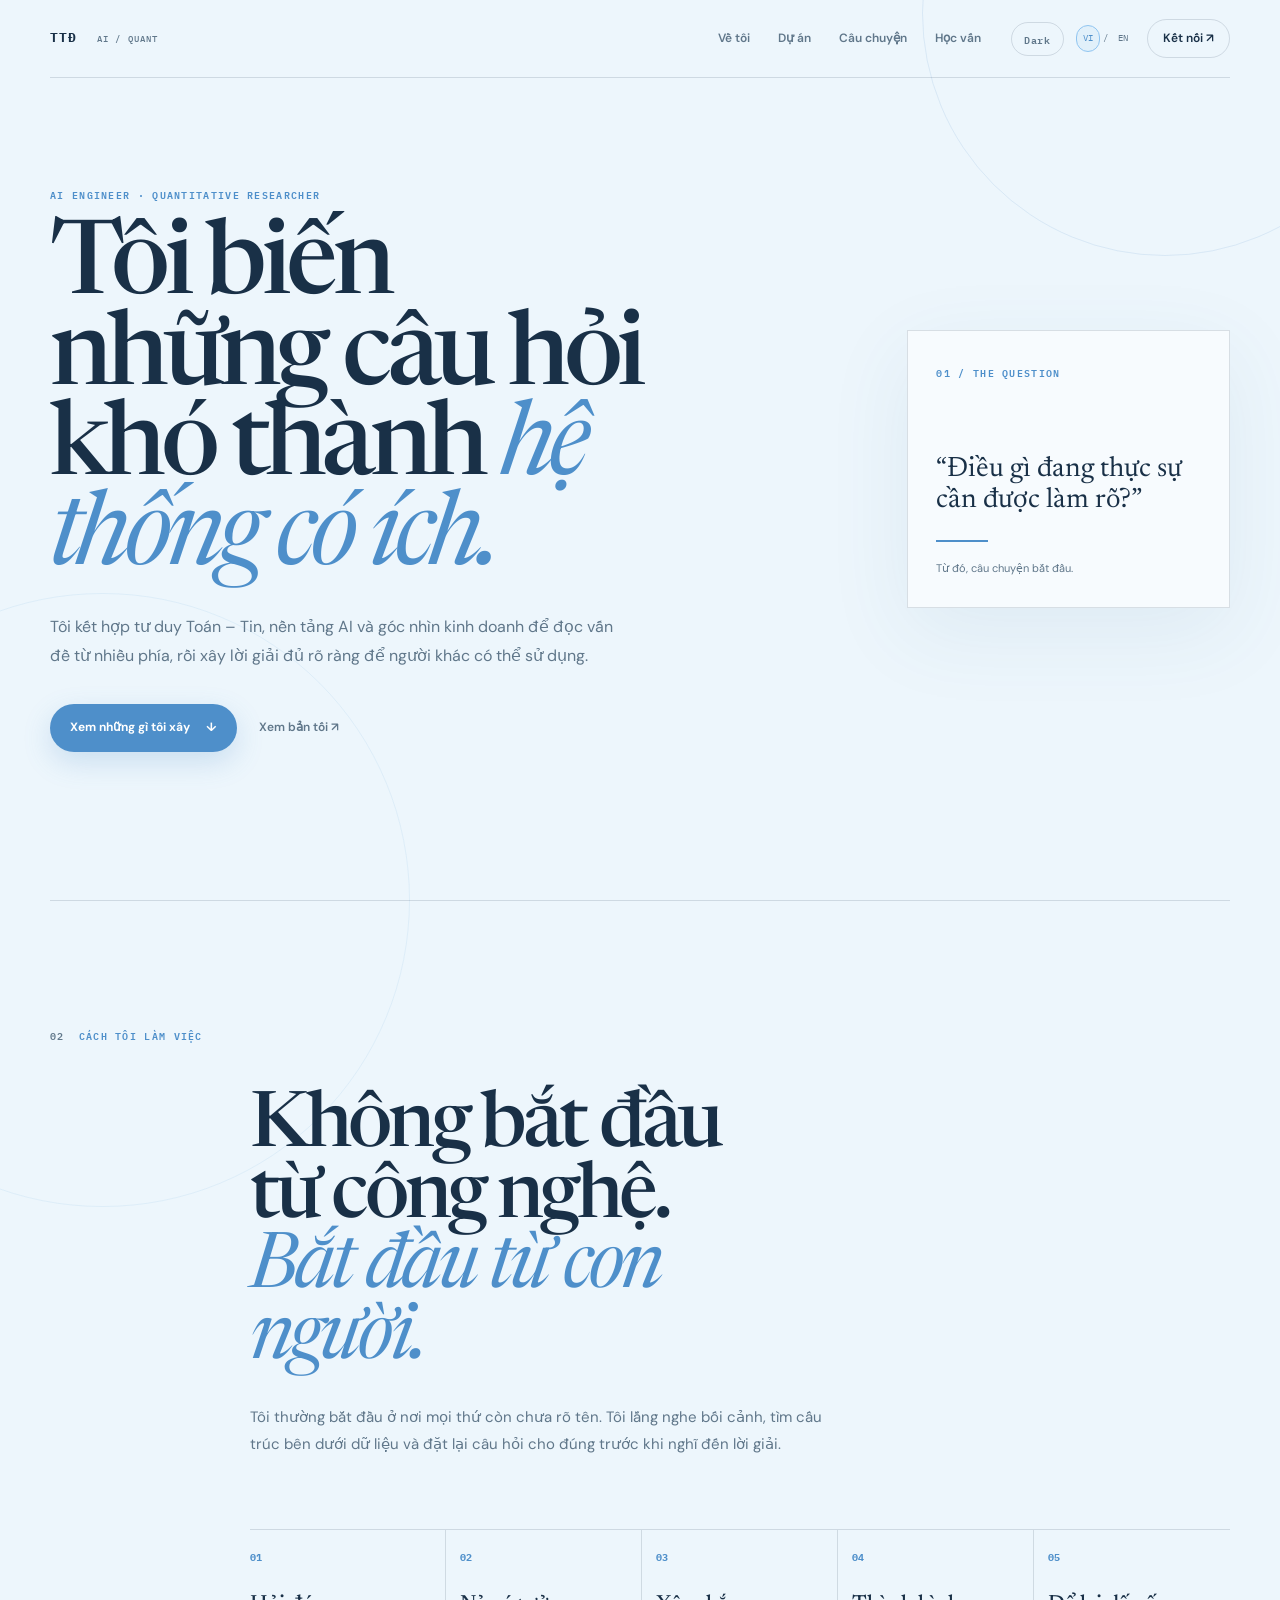
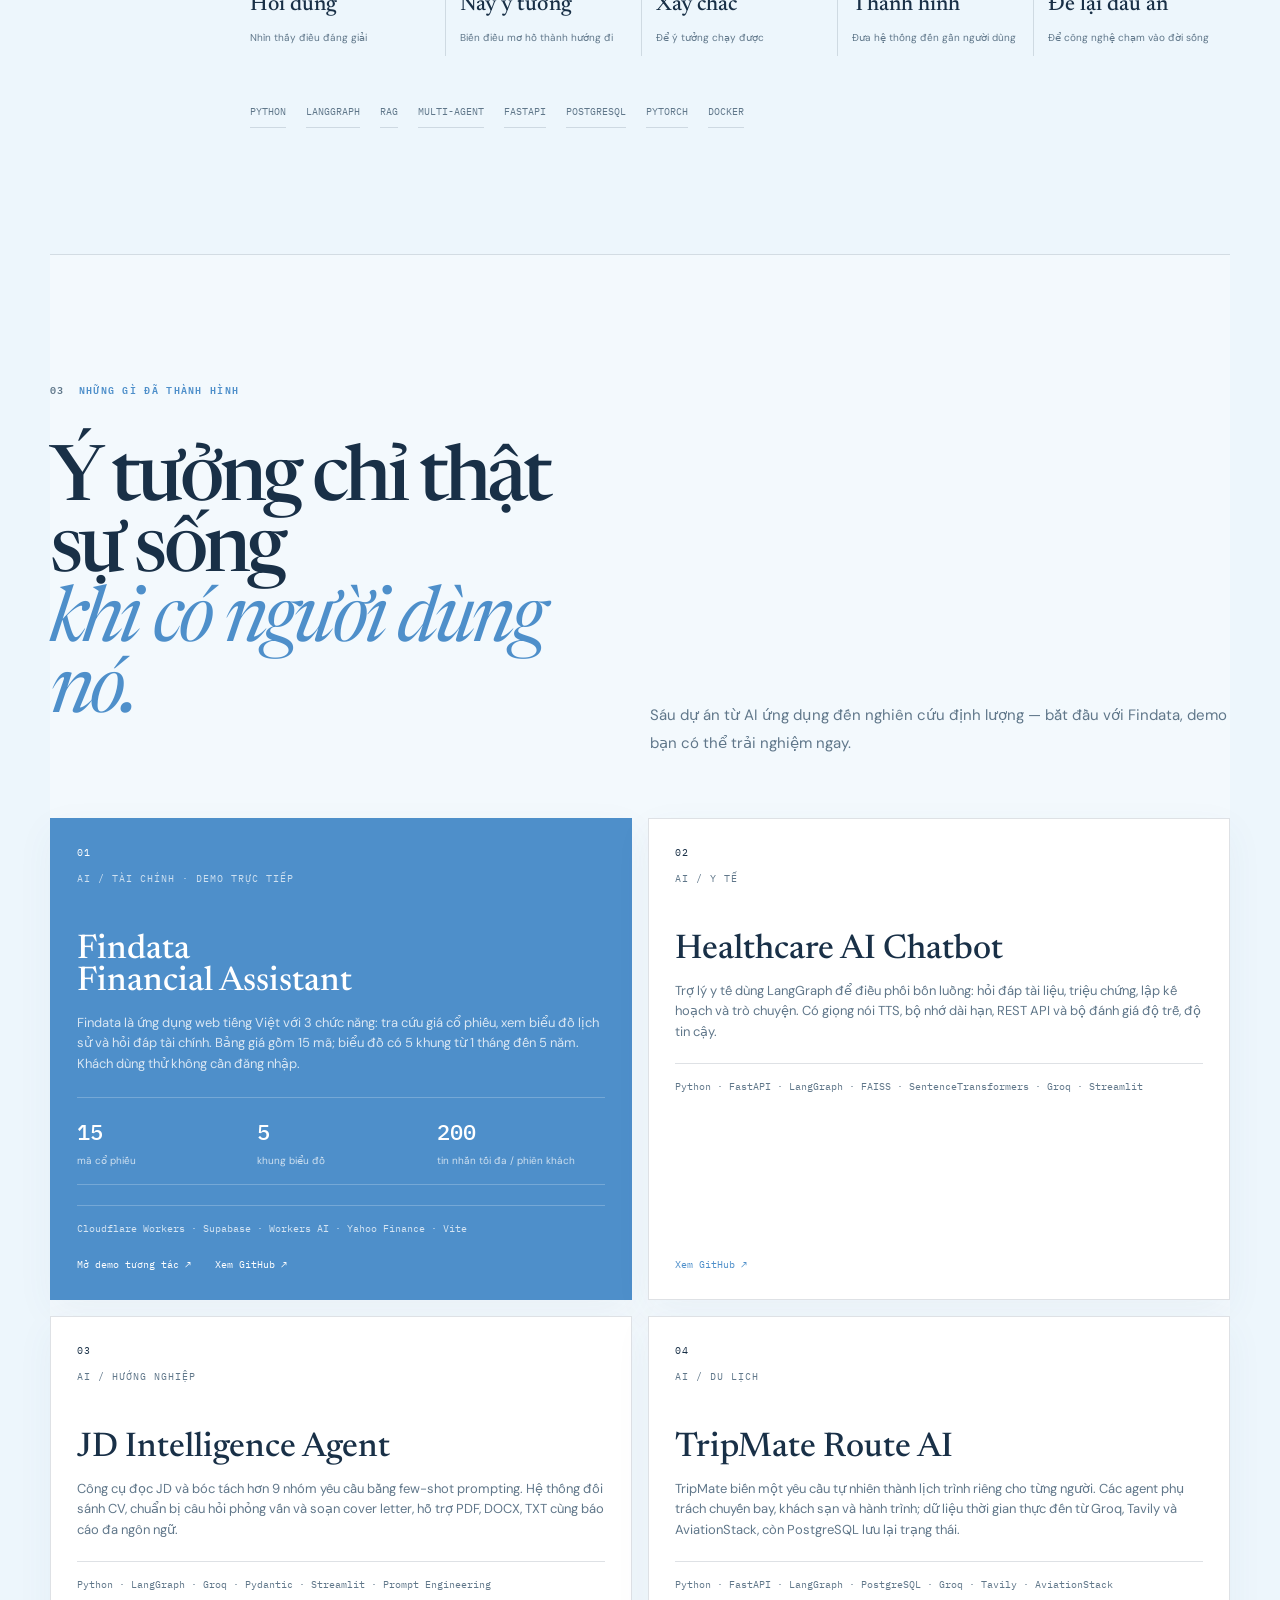
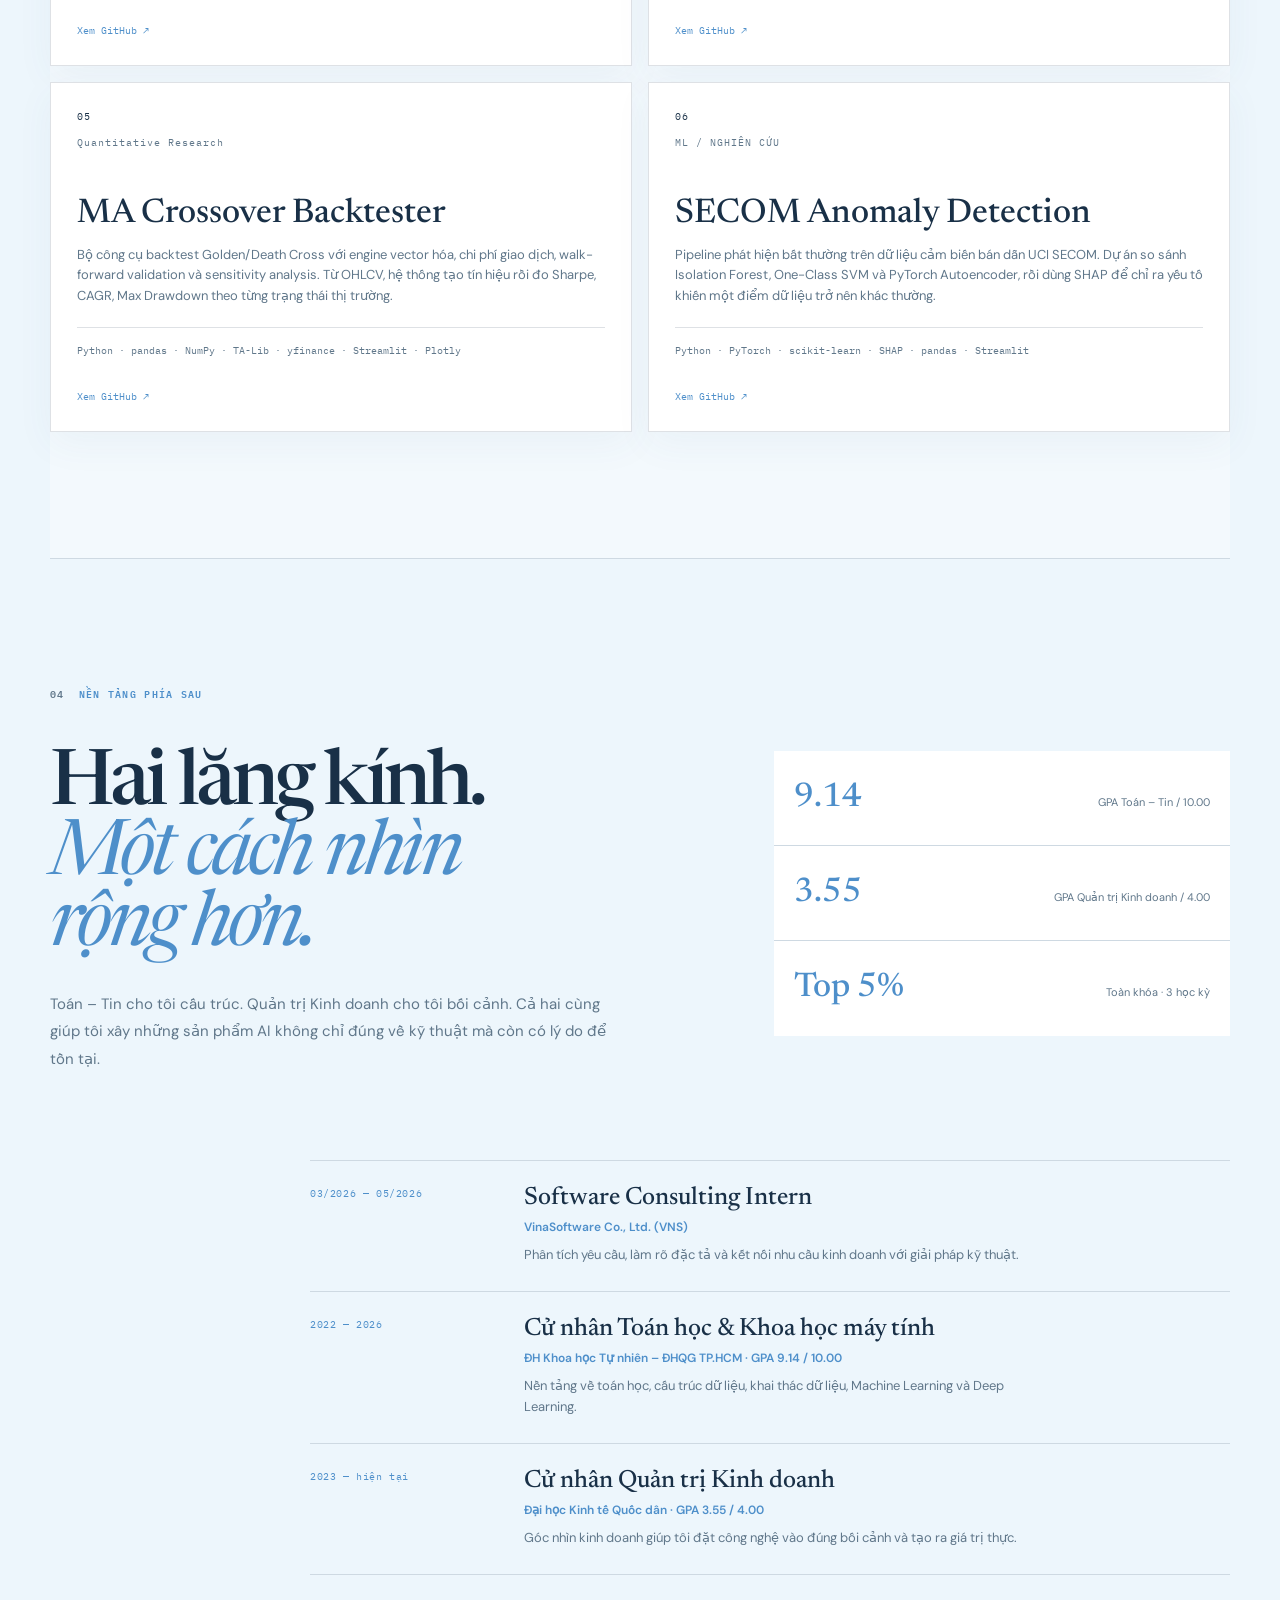
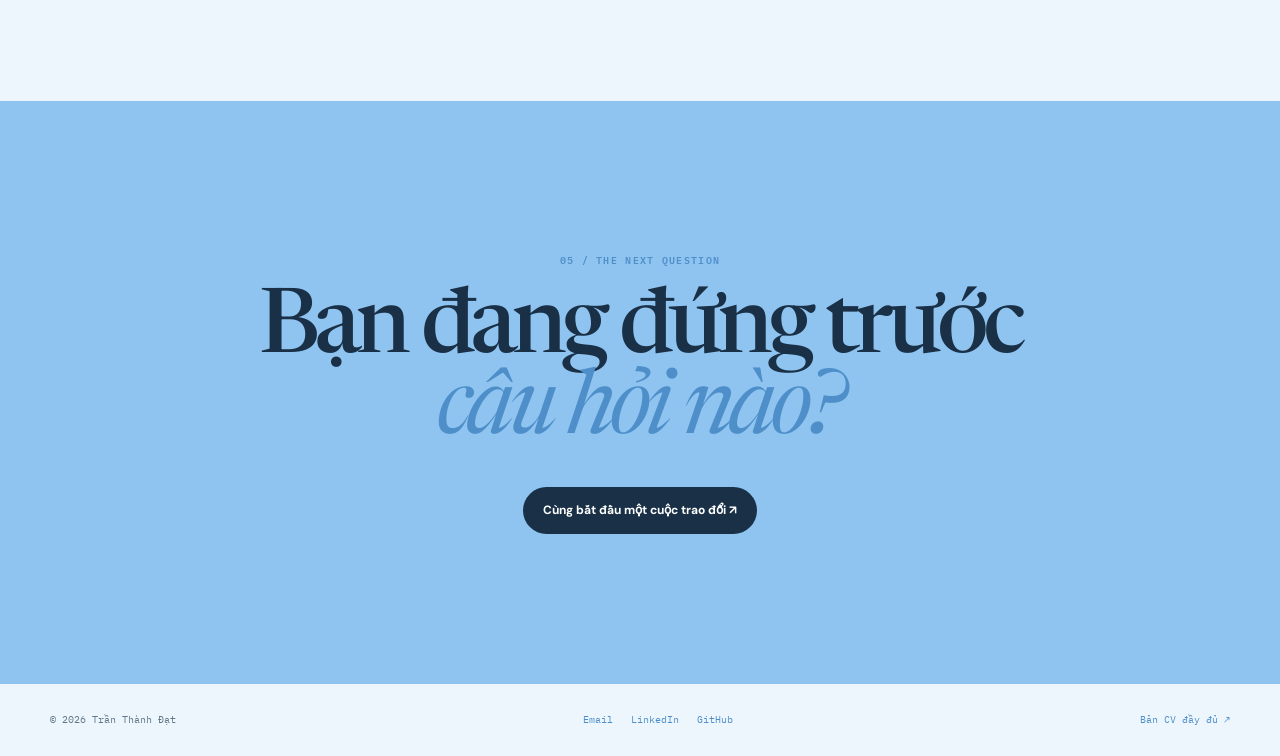
==== commit 442f86d1: "Complete bilingual portfolio experience Co-authored-by: Copilot <223556219+Copilot@users.noreply.git" ====
--- a/index.html
+++ b/index.html
@@ -3,8 +3,9 @@
   <head>
     <meta charset="UTF-8" />
     <meta name="viewport" content="width=device-width, initial-scale=1.0" />
-    <meta name="description" content="Trần Thành Đạt — AI Engineer & Quantitative Researcher." />
-    <title>Trần Thành Đạt — Light CV</title>
+    <meta name="description" content="Trần Thành Đạt — AI Engineer and quantitative researcher combining mathematics, AI, and business to build useful systems." />
+    <meta name="theme-color" content="#edf6fc" />
+    <title>Trần Thành Đạt — AI &amp; Quantitative Research</title>
     <link rel="preconnect" href="https://fonts.googleapis.com" />
     <link rel="preconnect" href="https://fonts.gstatic.com" crossorigin />
     <link href="https://fonts.googleapis.com/css2?family=DM+Sans:wght@400;500;600;700&family=Newsreader:opsz,wght@6..72,400;6..72,500;6..72,600&family=IBM+Plex+Mono:wght@400;500;600;700&display=swap" rel="stylesheet" />
@@ -15,9 +16,10 @@
     <div class="light-orbit light-orbit--two" aria-hidden="true"></div>
     <nav class="light-nav" aria-label="Main navigation">
       <a class="light-logo" href="index.html">TTĐ <span>AI / QUANT</span></a>
-      <div class="light-nav-links">
+      <div class="light-nav-links" id="light-navigation">
         <a href="#story" data-i18n="lightNavAbout">Về tôi</a>
         <a href="#work" data-i18n="lightNavProjects">Dự án</a>
+        <a href="journey.html" data-i18n="navJourney">Hành trình</a>
         <a href="#education" data-i18n="lightNavEducation">Học vấn</a>
       </div>
       <div class="light-nav-actions">
@@ -25,6 +27,10 @@
         <div class="light-language-switcher" aria-label="Language selector"><button class="light-lang-btn active" data-lang="vi" aria-pressed="true">VI</button><span>/</span><button class="light-lang-btn" data-lang="en" aria-pressed="false">EN</button></div>
         <a class="light-contact" href="mailto:tranthanhdat.hvt@gmail.com"><span data-i18n="lightContact">Kết nối</span> <span aria-hidden="true">↗</span></a>
       </div>
+      <button class="light-menu-toggle" type="button" data-nav-toggle aria-expanded="false" aria-controls="light-navigation">
+        <svg viewBox="0 0 24 24" fill="none" stroke="currentColor" stroke-width="1.8" aria-hidden="true"><path d="M4 7h16M4 12h16M4 17h16" /></svg>
+        <span class="sr-only" data-i18n="menuOpen">Mở menu</span>
+      </button>
     </nav>
 
     <main>
@@ -150,7 +156,15 @@
 
       <section class="light-close"><p>05 / THE NEXT QUESTION</p><h2 data-i18n-html="lightCloseTitle">Bạn đang đứng trước<br><em>câu hỏi nào?</em></h2><a class="light-button light-button--dark" href="mailto:tranthanhdat.hvt@gmail.com" data-i18n="lightCloseCta">Cùng bắt đầu một cuộc trao đổi <span aria-hidden="true">↗</span></a></section>
     </main>
-    <footer class="light-footer"><span>© 2026 Trần Thành Đạt</span><span>AI Engineer · Quantitative Researcher</span><a href="dark.html" data-i18n="lightFullCv">Bản Dark đầy đủ ↗</a></footer>
+    <footer class="light-footer">
+      <span>© 2026 Trần Thành Đạt</span>
+      <nav class="light-footer-socials" aria-label="Social links">
+        <a href="mailto:tranthanhdat.hvt@gmail.com">Email</a>
+        <a href="https://www.linkedin.com/in/%C4%91%E1%BA%A1t-tr%E1%BA%A7n-958337251" target="_blank" rel="noopener noreferrer">LinkedIn</a>
+        <a href="https://github.com/Dartrint" target="_blank" rel="noopener noreferrer">GitHub</a>
+      </nav>
+      <a href="dark.html" data-i18n="lightFullCv">Bản CV đầy đủ ↗</a>
+    </footer>
     <script src="script.js"></script>
   </body>
 </html>
--- a/styles.css
+++ b/styles.css
@@ -208,6 +208,35 @@
   align-items: center;
   gap: var(--space-3);
   margin-left: auto;
+}
+
+.nav-menu-toggle,
+.light-menu-toggle {
+  display: none;
+  align-items: center;
+  justify-content: center;
+  width: 40px;
+  height: 40px;
+  flex: 0 0 auto;
+  border: 1px solid var(--border-mid);
+  border-radius: 6px;
+  color: var(--text-0);
+  background: transparent;
+}
+.nav-menu-toggle svg,
+.light-menu-toggle svg { width: 19px; height: 19px; }
+.nav-menu-toggle:hover,
+.nav-menu-toggle:focus-visible { color: var(--accent); border-color: var(--accent); }
+.sr-only {
+  position: absolute;
+  width: 1px;
+  height: 1px;
+  padding: 0;
+  margin: -1px;
+  overflow: hidden;
+  clip: rect(0, 0, 0, 0);
+  white-space: nowrap;
+  border: 0;
 }
 
 .language-switcher {
@@ -727,7 +756,7 @@
   flex-direction: column;
   gap: 0;
   position: relative;
-  --timeline-progress: 0%;
+  --timeline-progress-scale: 0;
 }
 .timeline::before {
   content: '';
@@ -744,12 +773,12 @@
   left: 10px;
   top: 12px;
   width: 3px;
-  height: var(--timeline-progress);
-  max-height: calc(100% - 24px);
+  height: calc(100% - 24px);
   background: var(--accent);
   box-shadow: 0 0 12px var(--accent-dim);
+  transform: scaleY(var(--timeline-progress-scale));
   transform-origin: top;
-  transition: height 500ms var(--ease-out);
+  transition: transform 500ms var(--ease-out);
   pointer-events: none;
 }
 
@@ -1567,7 +1596,25 @@
   .section { padding: var(--space-9) 0; }
 
   .nav-inner { padding: 0 var(--space-5); height: 56px; }
-  .nav-links { display: none; }
+  .nav-links {
+    position: absolute;
+    top: 100%;
+    left: 0;
+    right: 0;
+    z-index: 1;
+    display: flex;
+    flex-direction: column;
+    align-items: stretch;
+    gap: 0;
+    padding: 8px var(--space-5);
+    background: var(--bg-1);
+    border-bottom: 1px solid var(--border-mid);
+    box-shadow: 0 18px 34px rgba(0, 0, 0, 0.22);
+  }
+  .nav.menu-ready .nav-links { display: none; }
+  .nav.menu-ready.menu-open .nav-links { display: flex; }
+  .nav-links .nav-link { display: block; padding: 12px 0; }
+  .nav.menu-ready .nav-menu-toggle { display: inline-flex; }
 
   .hero { padding: 100px var(--space-5) var(--space-8); }
   .hero-scroll { left: var(--space-5); }
@@ -1941,10 +1988,32 @@
 .light-button--dark { background: var(--light-ink); box-shadow: none; }
 .light-button--dark:hover { background: #fff; color: var(--light-ink); }
 .light-footer { position: relative; z-index: 1; display: flex; justify-content: space-between; gap: 20px; width: min(1180px, calc(100% - 64px)); margin: 0 auto; padding: 28px 0; color: var(--light-muted); font-family: 'IBM Plex Mono', monospace; font-size: 10px; }
+.light-footer-socials { display: flex; flex-wrap: wrap; gap: 18px; }
 .light-footer a { color: var(--light-blue-deep); text-decoration: none; }
+.light-footer a:focus-visible { outline: 2px solid var(--light-blue-deep); outline-offset: 4px; }
 @media (max-width: 760px) {
   .light-nav, .light-hero, .light-story, .light-work, .light-education, .light-footer { width: min(100% - 40px, 600px); }
-  .light-nav-links { display: none; }
+  .light-nav.menu-ready .light-menu-toggle { display: inline-flex; border-color: var(--light-line); color: var(--light-ink); }
+  .light-nav.menu-ready .light-nav-links {
+    position: absolute;
+    top: 100%;
+    left: 0;
+    right: 0;
+    z-index: 2;
+    display: none;
+    flex-direction: column;
+    gap: 0;
+    margin: 0;
+    padding: 8px 16px;
+    border: 1px solid var(--light-line);
+    background: var(--light-paper);
+    box-shadow: 0 18px 34px rgba(25, 48, 71, 0.12);
+  }
+  .light-nav.menu-ready.menu-open .light-nav-links { display: flex; }
+  .light-nav.menu-ready .light-nav-links a { padding: 12px 0; }
+  .light-nav:not(.menu-ready) { height: auto; flex-wrap: wrap; padding: 16px 0; }
+  .light-nav:not(.menu-ready) .light-nav-links { display: flex; order: 3; flex-basis: 100%; flex-wrap: wrap; margin: 14px 0 0; }
+  .light-nav-actions { margin-left: auto; }
   .light-hero { display: block; min-height: auto; padding: 80px 0 110px; }
   .light-hero h1 { font-size: clamp(3.5rem, 16vw, 6rem); }
   .light-hero-note { margin-top: 60px; }
@@ -1960,6 +2029,10 @@
   .light-education-timeline { margin-top: 60px; }
   .light-education-timeline article { grid-template-columns: 1fr; gap: 12px; }
   .light-footer { flex-wrap: wrap; }
+}
+@media (max-width: 480px) {
+  .light-logo span { display: none; }
+  .light-contact { padding: 9px 11px; }
 }
 
 @media (max-width: 900px) {
